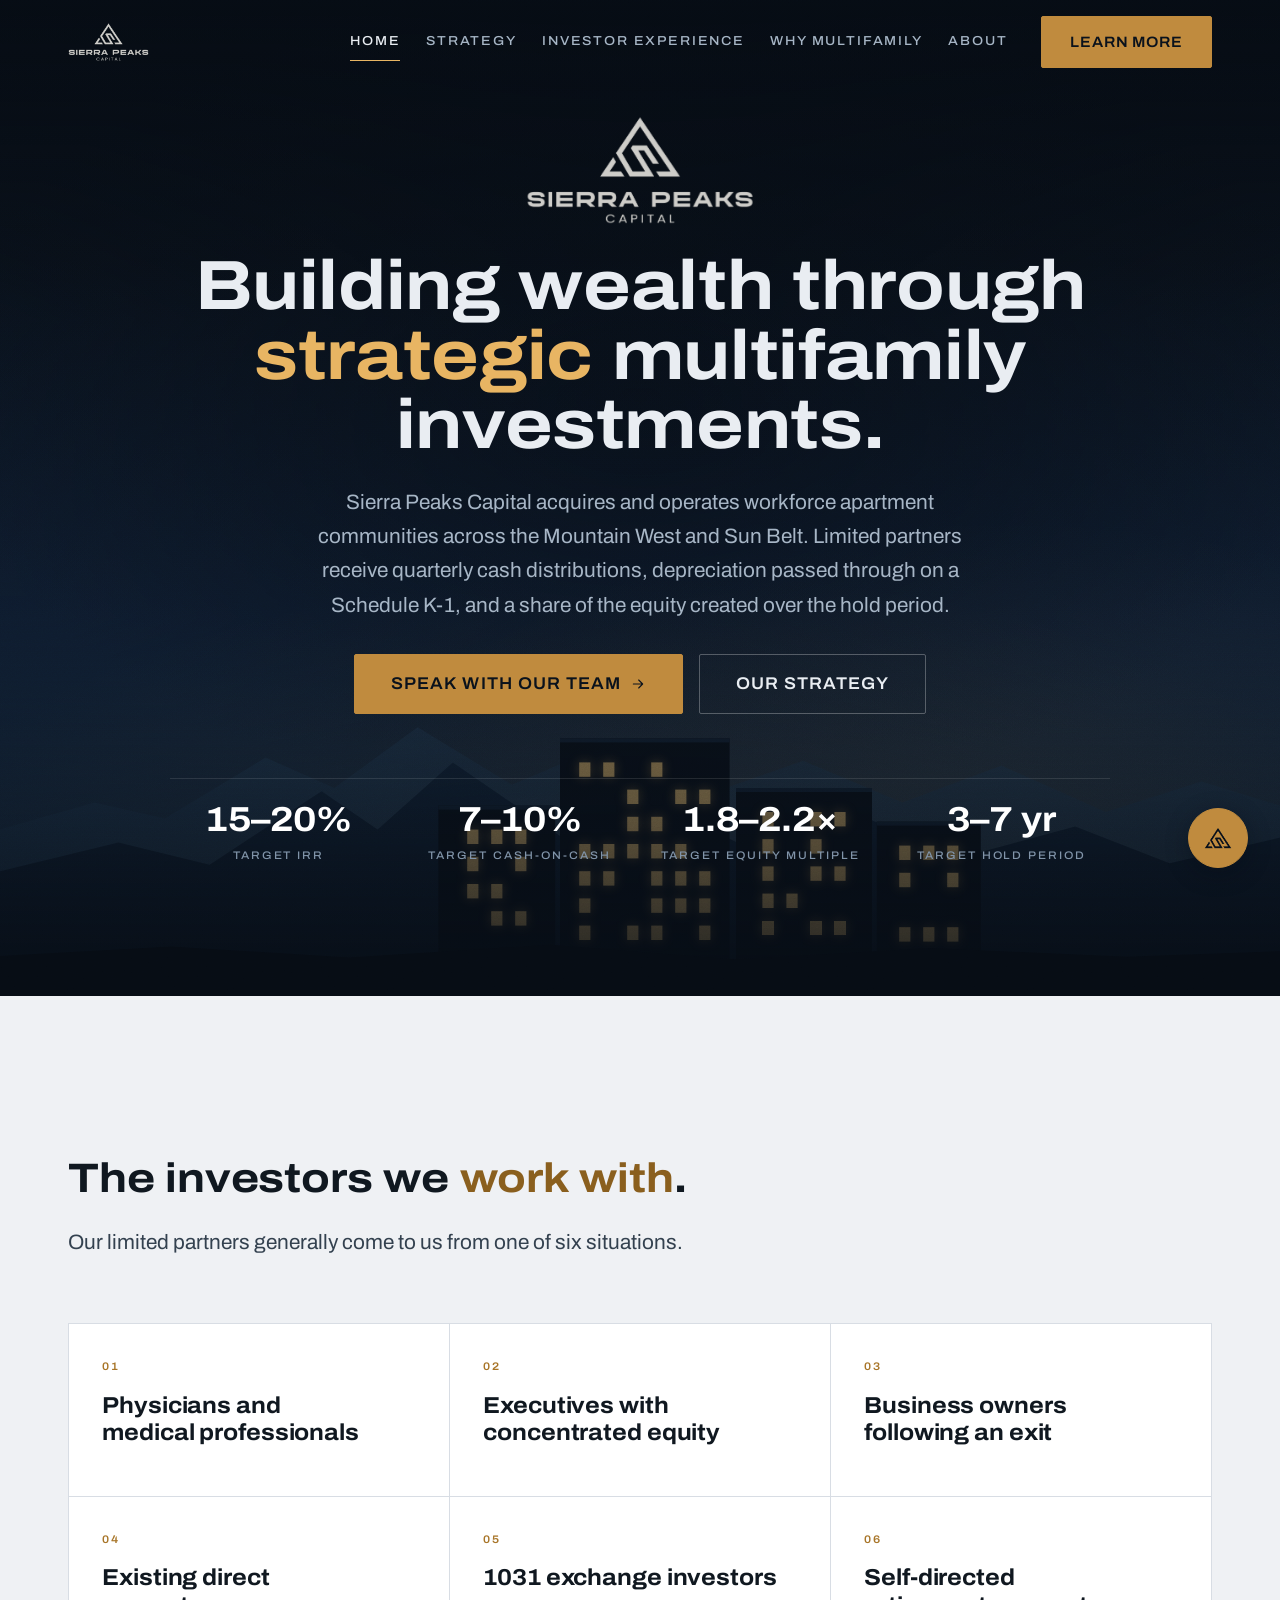
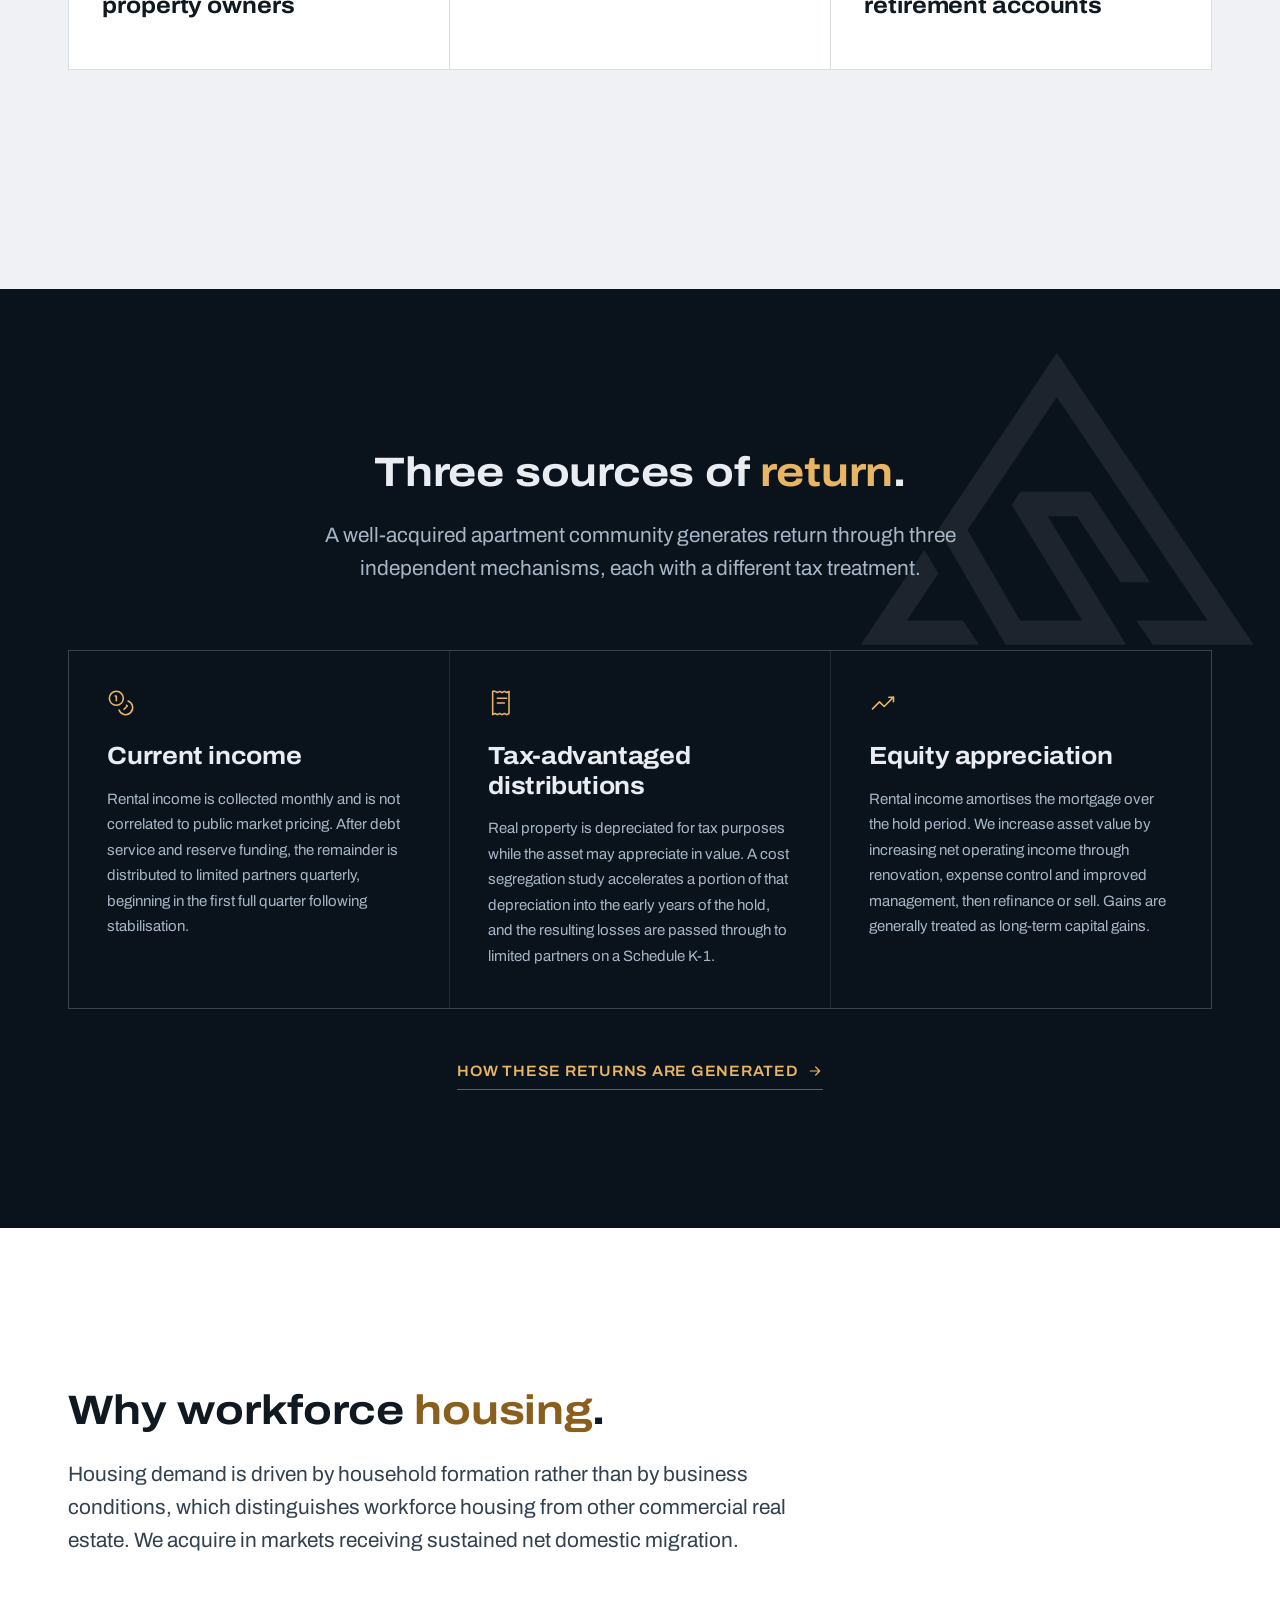
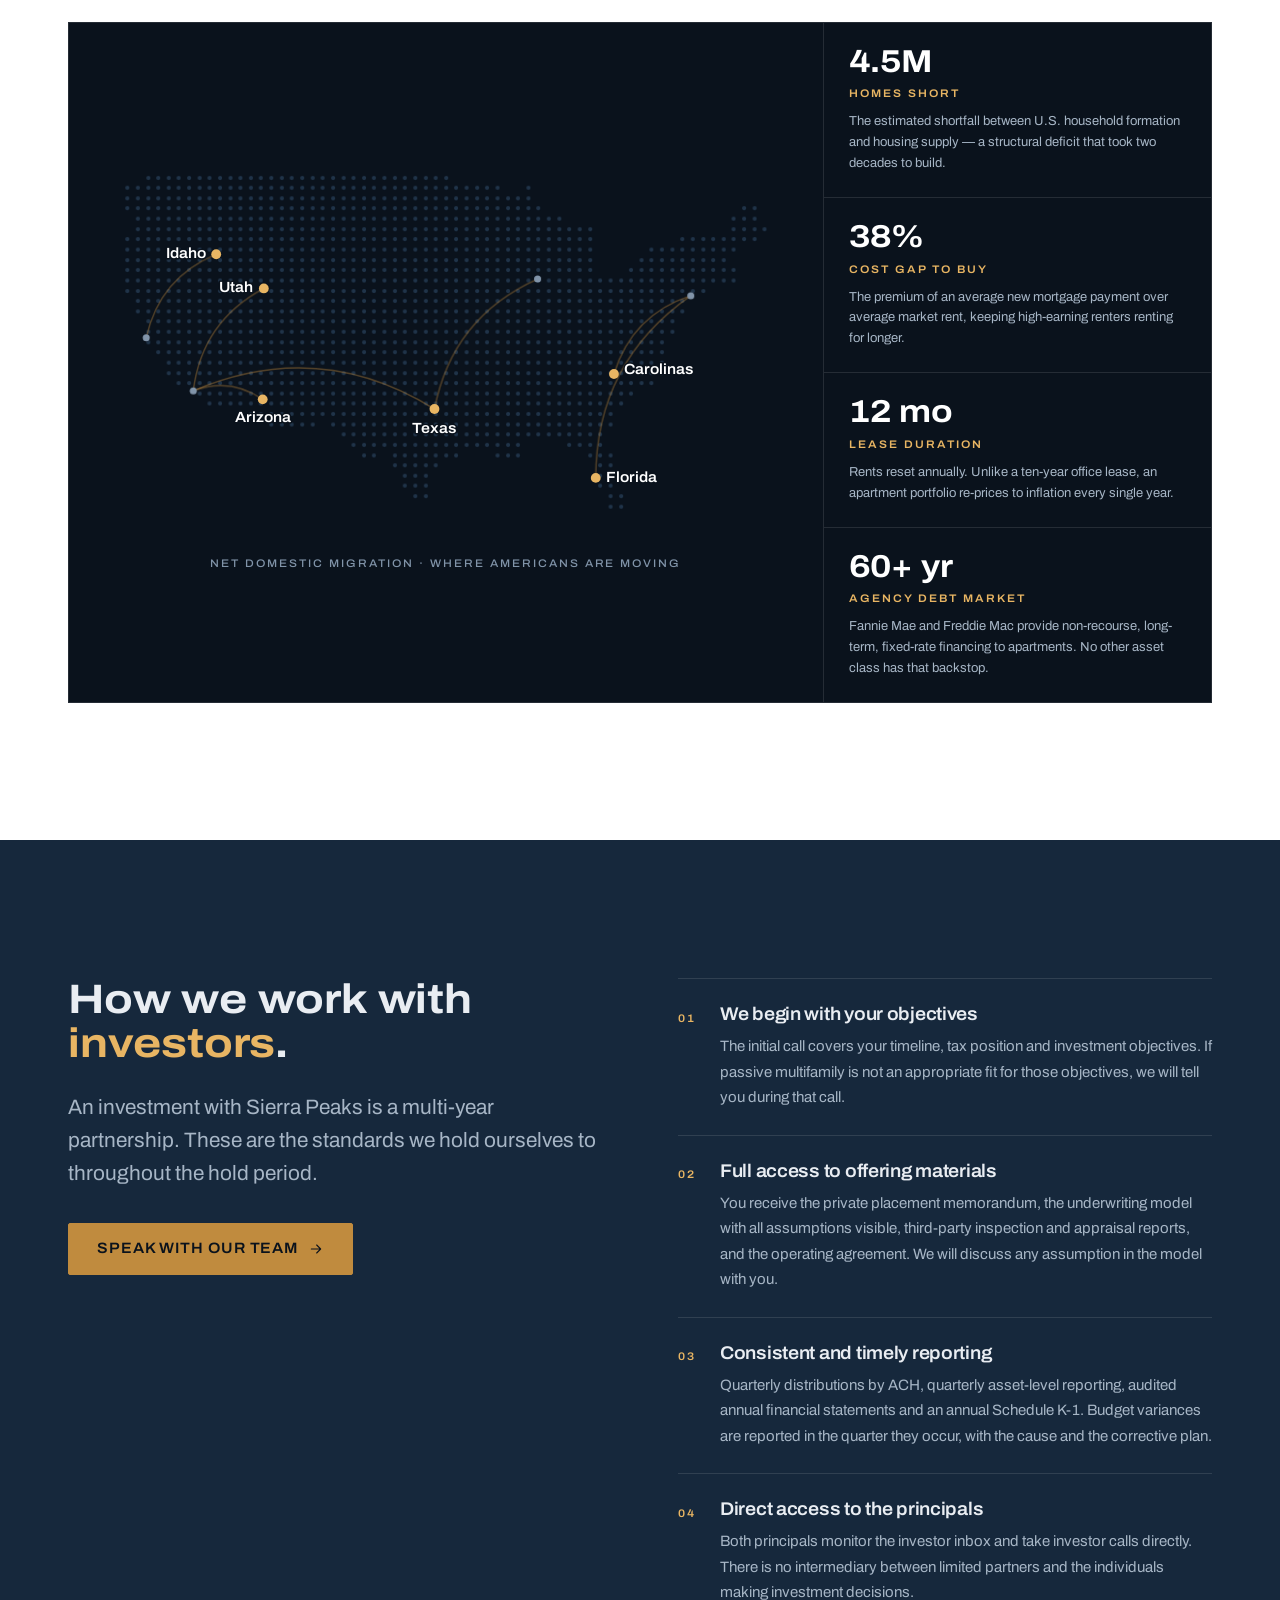
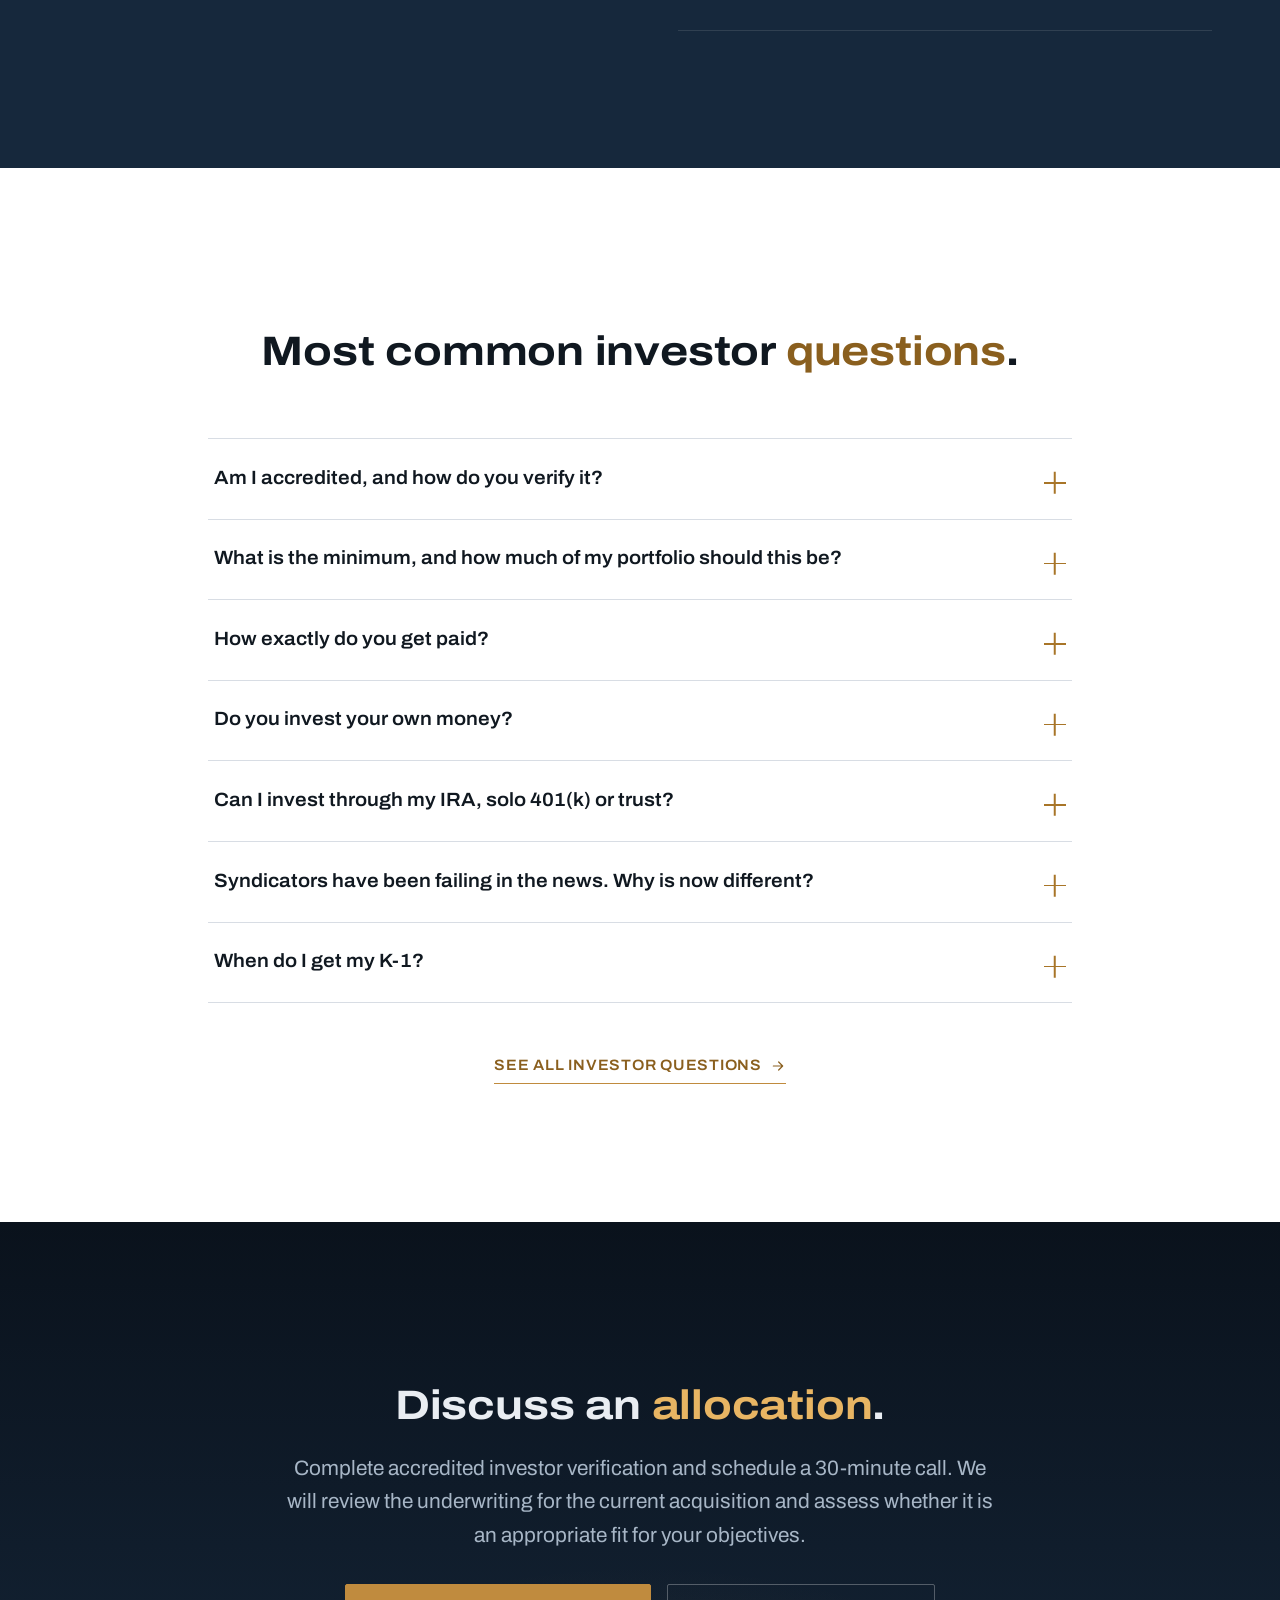
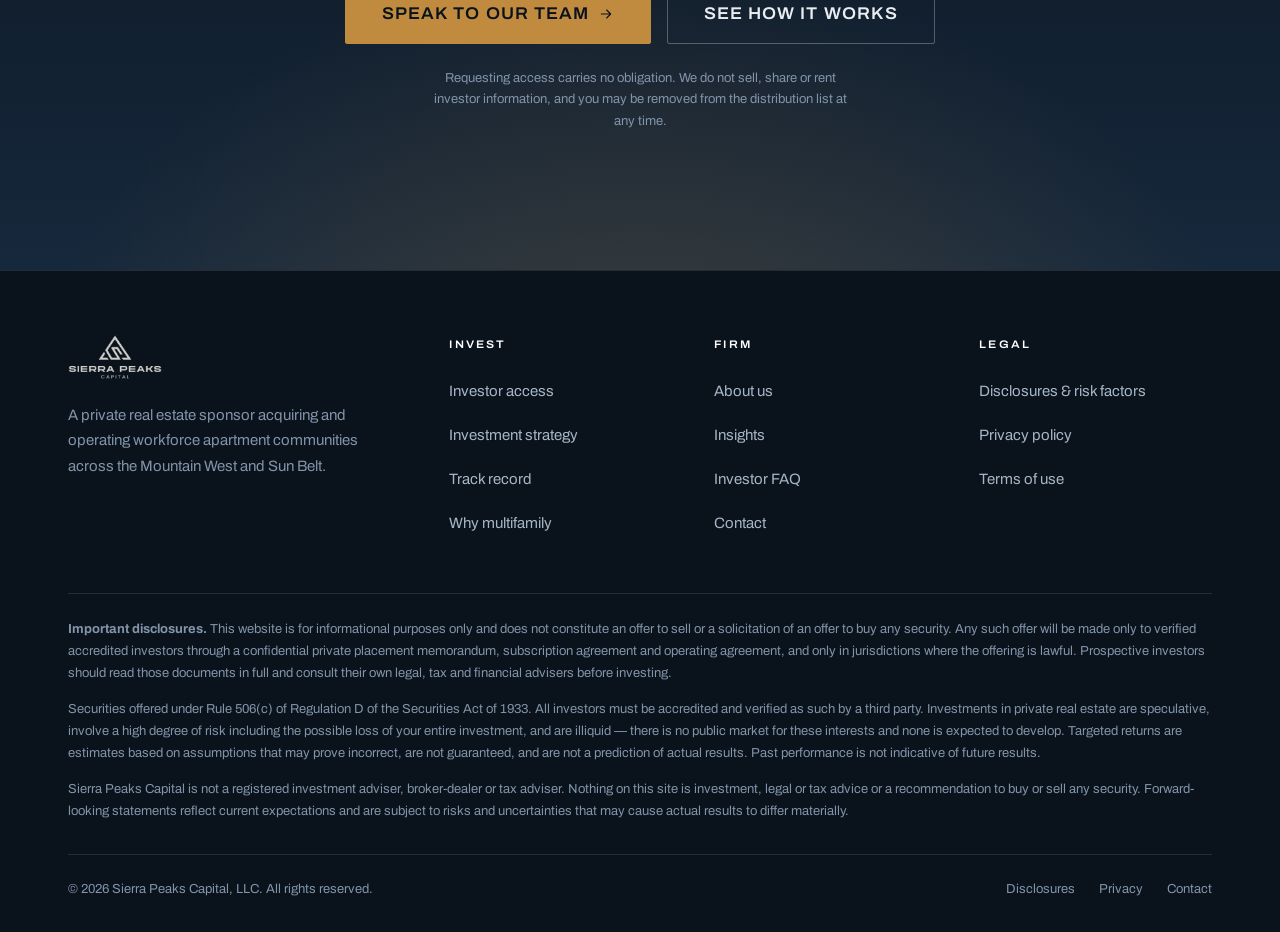
==== index.html @ 8519d187 "Sierra Peaks Capital marketing site 13-page static site for a private multifamily real estate sponso" ====
<!DOCTYPE html>
<html lang="en">
<head>
<meta charset="utf-8">
<meta name="viewport" content="width=device-width, initial-scale=1">
<title>Sierra Peaks Capital | Multifamily Real Estate Investment Fund</title>
<meta name="description" content="Sierra Peaks Capital acquires and operates workforce apartment communities across the Mountain West and Sun Belt. Quarterly distributions, depreciation write-offs and equity growth for accredited investors.">
<link rel="canonical" href="https://sierrapeakscapital.com/">
<meta name="theme-color" content="#0A121C">
<!-- DRAFT ONLY — REMOVE BOTH LINES BELOW BEFORE PUBLIC LAUNCH.
     Keeps placeholder financial figures out of search results. -->
<meta name="robots" content="noindex, nofollow">


<meta property="og:type" content="website">
<meta property="og:title" content="Sierra Peaks Capital | Multifamily Real Estate Investment Fund">
<meta property="og:description" content="Building wealth through strategic multifamily investments. Passive apartment ownership for accredited investors.">
<meta property="og:image" content="https://sierrapeakscapital.com/assets/img/sierra-peaks-logo.png">
<meta name="twitter:card" content="summary_large_image">

<link rel="preconnect" href="https://fonts.googleapis.com">
<link rel="preconnect" href="https://fonts.gstatic.com" crossorigin>
<link rel="stylesheet" href="https://fonts.googleapis.com/css2?family=Archivo:ital,wdth,wght@0,62..125,100..900;1,62..125,100..900&display=swap">
<link rel="stylesheet" href="assets/css/site.css?v=56">
<script>document.documentElement.classList.add("js");</script>
<link rel="icon" href="assets/img/sierra-peaks-logo.png">

<script type="application/ld+json">
{
  "@context":"https://schema.org",
  "@type":"FinancialService",
  "name":"Sierra Peaks Capital",
  "description":"Private real estate investment sponsor acquiring workforce multifamily apartment communities in the Mountain West and Sun Belt for accredited investors.",
  "url":"https://sierrapeakscapital.com/",
  "logo":"https://sierrapeakscapital.com/assets/img/sierra-peaks-logo.png",
  "areaServed":"United States",
  "serviceType":"Multifamily real estate private placement"
}
</script>
</head>
<body>
<a class="skip" href="#main">Skip to content</a>

<svg class="sprite" aria-hidden="true" focusable="false"><defs>
<symbol id="i-arrow" viewBox="0 0 24 24"><path d="M5 12h14M13 6l6 6-6 6"/></symbol>
<symbol id="i-check" viewBox="0 0 24 24"><path d="M20 6 9 17l-5-5"/></symbol>
<symbol id="i-x" viewBox="0 0 24 24"><path d="M18 6 6 18M6 6l12 12"/></symbol>
<symbol id="i-dash" viewBox="0 0 24 24"><path d="M5 12h14"/></symbol>
<symbol id="i-shield" viewBox="0 0 24 24"><path d="M12 22s8-4 8-10V5l-8-3-8 3v7c0 6 8 10 8 10Z"/><path d="m9 12 2 2 4-4"/></symbol>
<symbol id="i-doc" viewBox="0 0 24 24"><path d="M14 2H6a2 2 0 0 0-2 2v16a2 2 0 0 0 2 2h12a2 2 0 0 0 2-2V8Z"/><path d="M14 2v6h6M9 15l2 2 4-4"/></symbol>
<symbol id="i-coins" viewBox="0 0 24 24"><circle cx="8" cy="8" r="6"/><path d="M18.09 10.37A6 6 0 1 1 10.34 18M7 6h1v4M16.71 13.88l.7.71-2.82 2.82"/></symbol>
<symbol id="i-receipt" viewBox="0 0 24 24"><path d="M4 2v20l2-1 2 1 2-1 2 1 2-1 2 1 2-1V2l-2 1-2-1-2 1-2-1-2 1-2-1Z"/><path d="M8 8h8M8 12h6"/></symbol>
<symbol id="i-trend" viewBox="0 0 24 24"><path d="m3 17 6-6 4 4 8-8"/><path d="M17 7h4v4"/></symbol>
<symbol id="i-building" viewBox="0 0 24 24"><path d="M4 22V4a2 2 0 0 1 2-2h8a2 2 0 0 1 2 2v18M16 9h3a2 2 0 0 1 2 2v11"/><path d="M8 6h4M8 10h4M8 14h4M2 22h20"/></symbol>
<symbol id="i-scale" viewBox="0 0 24 24"><path d="M12 3v18M8 21h8M3 7h18M6 7l-3 6h6ZM18 7l-3 6h6Z"/></symbol>
<symbol id="i-users" viewBox="0 0 24 24"><path d="M16 21v-2a4 4 0 0 0-4-4H6a4 4 0 0 0-4 4v2"/><circle cx="9" cy="7" r="4"/><path d="M22 21v-2a4 4 0 0 0-3-3.87"/></symbol>
</defs></svg>

<header class="nav" id="nav">
  <div class="wrap nav__inner">
    <a class="nav__logo" href="index.html" aria-label="Sierra Peaks Capital — home">
      <img src="assets/img/sierra-peaks-logo.png" alt="Sierra Peaks Capital" width="1084" height="527">
    </a>
    <button class="nav__toggle" type="button" aria-expanded="false" aria-controls="nav-links" aria-label="Open menu"><span></span></button>
    <nav class="nav__links" id="nav-links" aria-label="Primary">
      <a class="nav__link is-active" href="index.html" aria-current="page">Home</a>
      <a class="nav__link" href="strategy.html">Strategy</a>
      <a class="nav__link" href="investor-experience.html">Investor Experience</a>
      <a class="nav__link" href="why-multifamily.html">Why Multifamily</a>
      <a class="nav__link" href="about.html">About</a>
      <a class="btn btn--primary nav__cta" href="book-a-call.html">Learn More</a>
    </nav>
  </div>
</header>

<main id="main">

<!-- ============ HERO ============ -->
<section class="hero">
  <div class="hero__sky" aria-hidden="true"></div>
  <svg class="hero__scape" viewBox="0 0 1600 560" width="1600" height="560"
       preserveAspectRatio="xMidYMax slice" aria-hidden="true" focusable="false">
  <defs>
    <linearGradient id="sp-far" x1="0" y1="0" x2="0" y2="1">
      <stop offset="0%" stop-color="#2C4B69"/><stop offset="100%" stop-color="#1B3550"/>
    </linearGradient>
    <linearGradient id="sp-mid" x1="0" y1="0" x2="0" y2="1">
      <stop offset="0%" stop-color="#152A42"/><stop offset="100%" stop-color="#0D1A2A"/>
    </linearGradient>
    <radialGradient id="sp-glow" cx="0.5" cy="1" r="0.72">
      <stop offset="0%" stop-color="#E8B563" stop-opacity="0.20"/>
      <stop offset="100%" stop-color="#E8B563" stop-opacity="0"/>
    </radialGradient>
    <filter id="sp-bloom" x="-30%" y="-30%" width="160%" height="160%">
      <feGaussianBlur stdDeviation="7"/>
    </filter>
  </defs>

  <rect x="0" y="200" width="1600" height="360" fill="url(#sp-glow)"/>
  <path d="M0,352 L118,318 L206,338 L332,262 L418,300 L522,224 L640,296 L762,244 L884,308 L1004,266 L1128,318 L1252,272 L1382,330 L1502,292 L1600,322 L1600,560 L0,560 Z" fill="url(#sp-far)" opacity="0.55"/>
  <path d="M0,404 L148,368 L262,396 L402,304 L472,352 L566,268 L700,360 L826,322 L946,380 L1074,334 L1204,386 L1344,348 L1462,394 L1600,362 L1600,560 L0,560 Z" fill="url(#sp-mid)" opacity="0.95"/>

  <g fill="#0A121C"><rect x="548" y="322" width="146" height="238"/><rect x="548" y="322" width="146" height="5" fill="#16283C"/><rect x="700" y="238" width="212" height="322"/><rect x="700" y="238" width="212" height="5" fill="#16283C"/><rect x="920" y="300" width="170" height="260"/><rect x="920" y="300" width="170" height="5" fill="#16283C"/><rect x="1096" y="342" width="130" height="218"/><rect x="1096" y="342" width="130" height="5" fill="#16283C"/></g>
  <g fill="#E8B563" filter="url(#sp-bloom)" opacity="0.55"><rect class="win" x="1043.0" y="398.0" width="14" height="18" style="--w:0"/><rect class="win" x="784.0" y="302.0" width="14" height="18" style="--w:0"/><rect class="win" x="754.0" y="370.0" width="14" height="18" style="--w:0"/><rect class="win" x="844.0" y="302.0" width="14" height="18" style="--w:1"/><rect class="win" x="784.0" y="336.0" width="14" height="18" style="--w:1"/><rect class="win" x="814.0" y="370.0" width="14" height="18" style="--w:2"/><rect class="win" x="644.0" y="352.0" width="14" height="18" style="--w:2"/><rect class="win" x="1154.0" y="474.0" width="14" height="18" style="--w:3"/><rect class="win" x="1013.0" y="364.0" width="14" height="18" style="--w:3"/><rect class="win" x="644.0" y="386.0" width="14" height="18" style="--w:3"/><rect class="win" x="584.0" y="386.0" width="14" height="18" style="--w:4"/><rect class="win" x="814.0" y="472.0" width="14" height="18" style="--w:4"/><rect class="win" x="814.0" y="268.0" width="14" height="18" style="--w:5"/><rect class="win" x="784.0" y="370.0" width="14" height="18" style="--w:5"/><rect class="win" x="1124.0" y="372.0" width="14" height="18" style="--w:6"/><rect class="win" x="1013.0" y="398.0" width="14" height="18" style="--w:6"/><rect class="win" x="1043.0" y="466.0" width="14" height="18" style="--w:6"/><rect class="win" x="614.0" y="454.0" width="14" height="18" style="--w:7"/><rect class="win" x="874.0" y="472.0" width="14" height="18" style="--w:7"/><rect class="win" x="724.0" y="370.0" width="14" height="18" style="--w:8"/><rect class="win" x="614.0" y="420.0" width="14" height="18" style="--w:8"/><rect class="win" x="844.0" y="370.0" width="14" height="18" style="--w:9"/><rect class="win" x="1043.0" y="330.0" width="14" height="18" style="--w:9"/><rect class="win" x="1184.0" y="474.0" width="14" height="18" style="--w:9"/><rect class="win" x="874.0" y="438.0" width="14" height="18" style="--w:10"/><rect class="win" x="1184.0" y="406.0" width="14" height="18" style="--w:10"/><rect class="win" x="1013.0" y="330.0" width="14" height="18" style="--w:11"/><rect class="win" x="784.0" y="472.0" width="14" height="18" style="--w:11"/><rect class="win" x="1124.0" y="474.0" width="14" height="18" style="--w:12"/><rect class="win" x="844.0" y="438.0" width="14" height="18" style="--w:12"/><rect class="win" x="953.0" y="466.0" width="14" height="18" style="--w:12"/><rect class="win" x="754.0" y="268.0" width="14" height="18" style="--w:13"/><rect class="win" x="953.0" y="432.0" width="14" height="18" style="--w:13"/><rect class="win" x="1154.0" y="372.0" width="14" height="18" style="--w:14"/><rect class="win" x="644.0" y="454.0" width="14" height="18" style="--w:14"/><rect class="win" x="814.0" y="336.0" width="14" height="18" style="--w:15"/><rect class="win" x="953.0" y="364.0" width="14" height="18" style="--w:15"/><rect class="win" x="724.0" y="268.0" width="14" height="18" style="--w:15"/><rect class="win" x="1184.0" y="372.0" width="14" height="18" style="--w:16"/><rect class="win" x="724.0" y="472.0" width="14" height="18" style="--w:16"/><rect class="win" x="614.0" y="352.0" width="14" height="18" style="--w:17"/><rect class="win" x="814.0" y="404.0" width="14" height="18" style="--w:17"/><rect class="win" x="874.0" y="302.0" width="14" height="18" style="--w:18"/><rect class="win" x="953.0" y="398.0" width="14" height="18" style="--w:18"/><rect class="win" x="874.0" y="404.0" width="14" height="18" style="--w:18"/><rect class="win" x="844.0" y="404.0" width="14" height="18" style="--w:19"/><rect class="win" x="754.0" y="404.0" width="14" height="18" style="--w:19"/><rect class="win" x="1013.0" y="466.0" width="14" height="18" style="--w:20"/><rect class="win" x="1124.0" y="406.0" width="14" height="18" style="--w:20"/><rect class="win" x="584.0" y="420.0" width="14" height="18" style="--w:21"/><rect class="win" x="983.0" y="432.0" width="14" height="18" style="--w:21"/><rect class="win" x="814.0" y="438.0" width="14" height="18" style="--w:21"/><rect class="win" x="724.0" y="438.0" width="14" height="18" style="--w:22"/><rect class="win" x="724.0" y="404.0" width="14" height="18" style="--w:22"/><rect class="win" x="953.0" y="330.0" width="14" height="18" style="--w:23"/><rect class="win" x="584.0" y="352.0" width="14" height="18" style="--w:23"/></g>
  <g fill="#F2C87A"><rect class="win" x="1043.0" y="398.0" width="14" height="18" style="--w:0"/><rect class="win" x="784.0" y="302.0" width="14" height="18" style="--w:0"/><rect class="win" x="754.0" y="370.0" width="14" height="18" style="--w:0"/><rect class="win" x="844.0" y="302.0" width="14" height="18" style="--w:1"/><rect class="win" x="784.0" y="336.0" width="14" height="18" style="--w:1"/><rect class="win" x="814.0" y="370.0" width="14" height="18" style="--w:2"/><rect class="win" x="644.0" y="352.0" width="14" height="18" style="--w:2"/><rect class="win" x="1154.0" y="474.0" width="14" height="18" style="--w:3"/><rect class="win" x="1013.0" y="364.0" width="14" height="18" style="--w:3"/><rect class="win" x="644.0" y="386.0" width="14" height="18" style="--w:3"/><rect class="win" x="584.0" y="386.0" width="14" height="18" style="--w:4"/><rect class="win" x="814.0" y="472.0" width="14" height="18" style="--w:4"/><rect class="win" x="814.0" y="268.0" width="14" height="18" style="--w:5"/><rect class="win" x="784.0" y="370.0" width="14" height="18" style="--w:5"/><rect class="win" x="1124.0" y="372.0" width="14" height="18" style="--w:6"/><rect class="win" x="1013.0" y="398.0" width="14" height="18" style="--w:6"/><rect class="win" x="1043.0" y="466.0" width="14" height="18" style="--w:6"/><rect class="win" x="614.0" y="454.0" width="14" height="18" style="--w:7"/><rect class="win" x="874.0" y="472.0" width="14" height="18" style="--w:7"/><rect class="win" x="724.0" y="370.0" width="14" height="18" style="--w:8"/><rect class="win" x="614.0" y="420.0" width="14" height="18" style="--w:8"/><rect class="win" x="844.0" y="370.0" width="14" height="18" style="--w:9"/><rect class="win" x="1043.0" y="330.0" width="14" height="18" style="--w:9"/><rect class="win" x="1184.0" y="474.0" width="14" height="18" style="--w:9"/><rect class="win" x="874.0" y="438.0" width="14" height="18" style="--w:10"/><rect class="win" x="1184.0" y="406.0" width="14" height="18" style="--w:10"/><rect class="win" x="1013.0" y="330.0" width="14" height="18" style="--w:11"/><rect class="win" x="784.0" y="472.0" width="14" height="18" style="--w:11"/><rect class="win" x="1124.0" y="474.0" width="14" height="18" style="--w:12"/><rect class="win" x="844.0" y="438.0" width="14" height="18" style="--w:12"/><rect class="win" x="953.0" y="466.0" width="14" height="18" style="--w:12"/><rect class="win" x="754.0" y="268.0" width="14" height="18" style="--w:13"/><rect class="win" x="953.0" y="432.0" width="14" height="18" style="--w:13"/><rect class="win" x="1154.0" y="372.0" width="14" height="18" style="--w:14"/><rect class="win" x="644.0" y="454.0" width="14" height="18" style="--w:14"/><rect class="win" x="814.0" y="336.0" width="14" height="18" style="--w:15"/><rect class="win" x="953.0" y="364.0" width="14" height="18" style="--w:15"/><rect class="win" x="724.0" y="268.0" width="14" height="18" style="--w:15"/><rect class="win" x="1184.0" y="372.0" width="14" height="18" style="--w:16"/><rect class="win" x="724.0" y="472.0" width="14" height="18" style="--w:16"/><rect class="win" x="614.0" y="352.0" width="14" height="18" style="--w:17"/><rect class="win" x="814.0" y="404.0" width="14" height="18" style="--w:17"/><rect class="win" x="874.0" y="302.0" width="14" height="18" style="--w:18"/><rect class="win" x="953.0" y="398.0" width="14" height="18" style="--w:18"/><rect class="win" x="874.0" y="404.0" width="14" height="18" style="--w:18"/><rect class="win" x="844.0" y="404.0" width="14" height="18" style="--w:19"/><rect class="win" x="754.0" y="404.0" width="14" height="18" style="--w:19"/><rect class="win" x="1013.0" y="466.0" width="14" height="18" style="--w:20"/><rect class="win" x="1124.0" y="406.0" width="14" height="18" style="--w:20"/><rect class="win" x="584.0" y="420.0" width="14" height="18" style="--w:21"/><rect class="win" x="983.0" y="432.0" width="14" height="18" style="--w:21"/><rect class="win" x="814.0" y="438.0" width="14" height="18" style="--w:21"/><rect class="win" x="724.0" y="438.0" width="14" height="18" style="--w:22"/><rect class="win" x="724.0" y="404.0" width="14" height="18" style="--w:22"/><rect class="win" x="953.0" y="330.0" width="14" height="18" style="--w:23"/><rect class="win" x="584.0" y="352.0" width="14" height="18" style="--w:23"/></g>

  <path d="M0,510 L214,498 L436,512 L688,496 L918,514 L1164,500 L1408,511 L1600,504 L1600,560 L0,560 Z" fill="#060C14"/>
</svg>
  <video class="hero__video" autoplay muted loop playsinline preload="auto"
         aria-hidden="true" tabindex="-1">
    <source src="assets/video/sierra-hero.mp4" type="video/mp4">
  </video>
  <div class="hero__vignette" aria-hidden="true"></div>
  <div class="hero__grain" aria-hidden="true"></div>

  <div class="wrap hero__inner">
    <img class="hero__mark hl" style="--i:0" src="assets/img/sierra-peaks-logo.png"
         alt="" aria-hidden="true" width="1091" height="512">
    <h1 class="h-hero hero__title hl" style="--i:1">Building wealth through <em>strategic</em> multifamily investments.</h1>
    <p class="hero__lead hl" style="--i:2">
      Sierra Peaks Capital acquires and operates workforce apartment communities across the Mountain West and Sun Belt. Limited partners receive quarterly cash distributions, depreciation passed through on a Schedule K-1, and a share of the equity created over the hold period.
    </p>
    <div class="btn-row hero__cta hl" style="--i:3">
      <a class="btn btn--primary btn--lg" href="book-a-call.html">Speak with our team <svg class="ic" aria-hidden="true"><use href="#i-arrow"/></svg></a>
      <a class="btn btn--ghost btn--lg" href="strategy.html">Our strategy</a>
    </div>

    <div class="hero__rail hl" style="--i:4">
      <div class="hero__stat"><div class="k num">15&ndash;20%</div><div class="l">Target IRR</div></div>
      <div class="hero__stat"><div class="k num">7&ndash;10%</div><div class="l">Target cash&#8209;on&#8209;cash</div></div>
      <div class="hero__stat"><div class="k num">1.8&ndash;2.2&times;</div><div class="l">Target equity multiple</div></div>
      <div class="hero__stat"><div class="k num">3&ndash;7 yr</div><div class="l">Target hold period</div></div>
    </div>
  </div>
  </div>
</section>

<!-- ============ WHO WE WORK WITH ============ -->
<section class="section section--paper">
  <div class="wrap">
    <div class="sec-head rv">
      <h2 class="h2">The investors we <em>work with</em>.</h2>
      <p class="lead">Our limited partners generally come to us from one of six situations.</p>
    </div>

    <div class="icards mt-6">
      <article class="icard rv" style="--i:0" tabindex="0">
        <span class="icard__ix">01</span>
        <h3 class="icard__title">Physicians and medical professionals</h3>
        <div class="icard__more"><div><p>Specialists, surgeons and dentists in the top marginal bracket who have already maximised their qualified retirement accounts. The requirement is usually depreciation that can be applied against passive income, and distributions that do not depend on additional clinical hours.</p></div></div>
      </article>
      <article class="icard rv" style="--i:1" tabindex="0">
        <span class="icard__ix">02</span>
        <h3 class="icard__title">Executives with concentrated equity</h3>
        <div class="icard__more"><div><p>Senior operators whose vested equity has become a substantial share of net worth. The objective is diversification into an asset valued on net operating income rather than public market sentiment, with more favourable tax treatment than an outright sale of the position.</p></div></div>
      </article>
      <article class="icard rv" style="--i:2" tabindex="0">
        <span class="icard__ix">03</span>
        <h3 class="icard__title">Business owners following an exit</h3>
        <div class="icard__more"><div><p>A liquidity event converts an operating business into cash and a significant tax liability. The typical objectives are diversification away from a single concentrated outcome and the generation of income without an operating role.</p></div></div>
      </article>
      <article class="icard rv" style="--i:3" tabindex="0">
        <span class="icard__ix">04</span>
        <h3 class="icard__title">Existing direct property owners</h3>
        <div class="icard__more"><div><p>Investors who already hold one to four rental units and want continued real estate exposure without direct management responsibility. Passive ownership of a professionally managed community provides the same asset class exposure without the operating burden.</p></div></div>
      </article>
      <article class="icard rv" style="--i:4" tabindex="0">
        <span class="icard__ix">05</span>
        <h3 class="icard__title">1031 exchange investors</h3>
        <div class="icard__more"><div><p>Investors working within the 45-day identification and 180-day closing windows. These matters are time-sensitive; we recommend calling directly rather than emailing so we can assess feasibility quickly.</p></div></div>
      </article>
      <article class="icard rv" style="--i:5" tabindex="0">
        <span class="icard__ix">06</span>
        <h3 class="icard__title">Self-directed retirement accounts</h3>
        <div class="icard__more"><div><p>Self-directed IRAs and solo 401(k)s may hold private real estate, but the two vehicles are treated differently under leverage. We will review UBIT exposure and custodian mechanics with you, including circumstances in which retirement capital is not the appropriate source of funds.</p></div></div>
      </article>
    </div>

    <p class="mt-5 rv"><a class="tlink" href="book-a-call.html">Discuss your situation with us <svg class="ic ic--sm" aria-hidden="true"><use href="#i-arrow"/></svg></a></p>
  </div>
</section>

<!-- ============ VALUE PROPOSITION ============ -->
<section class="section section--night section--mark">
  <div class="wrap">
    <div class="sec-head sec-head--center rv">
      <h2 class="h2">Three sources of <em>return</em>.</h2>
      <p class="lead">A well-acquired apartment community generates return through three independent mechanisms, each with a different tax treatment.</p>
    </div>

    <div class="cards cards--3 mt-6">
      <article class="card card--hover rv" style="--i:0">
        <svg class="ic ic--lg card__icon" aria-hidden="true"><use href="#i-coins"/></svg>
        <h3 class="card__title">Current income</h3>
        <p class="card__body">Rental income is collected monthly and is not correlated to public market pricing. After debt service and reserve funding, the remainder is distributed to limited partners quarterly, beginning in the first full quarter following stabilisation.</p>
      </article>
      <article class="card card--hover rv" style="--i:1">
        <svg class="ic ic--lg card__icon" aria-hidden="true"><use href="#i-receipt"/></svg>
        <h3 class="card__title">Tax-advantaged distributions</h3>
        <p class="card__body">Real property is depreciated for tax purposes while the asset may appreciate in value. A cost segregation study accelerates a portion of that depreciation into the early years of the hold, and the resulting losses are passed through to limited partners on a Schedule K-1.</p>
      </article>
      <article class="card card--hover rv" style="--i:2">
        <svg class="ic ic--lg card__icon" aria-hidden="true"><use href="#i-trend"/></svg>
        <h3 class="card__title">Equity appreciation</h3>
        <p class="card__body">Rental income amortises the mortgage over the hold period. We increase asset value by increasing net operating income through renovation, expense control and improved management, then refinance or sell. Gains are generally treated as long-term capital gains.</p>
      </article>
    </div>

    <div class="center mt-5 rv">
      <a class="tlink" href="why-multifamily.html">How these returns are generated <svg class="ic ic--sm" aria-hidden="true"><use href="#i-arrow"/></svg></a>
    </div>
  </div>
</section>

<!-- ============ WHY MULTIFAMILY / AUTHORITY ============ -->
<section class="section section--white">
  <div class="wrap">
    <div class="sec-head rv">
      <h2 class="h2">Why workforce <em>housing</em>.</h2>
      <p class="lead">Housing demand is driven by household formation rather than by business conditions, which distinguishes workforce housing from other commercial real estate. We acquire in markets receiving sustained net domestic migration.</p>
    </div>

    <div class="mapwrap rv mt-6">
      <div class="mapwrap__map">
        <svg class="usmap" viewBox="0 0 1000 560" role="img" aria-label="Dot map of the contiguous United States showing net domestic migration flows away from Los Angeles, San Francisco, Chicago and New York toward Idaho, Utah, Arizona, Texas, the Carolinas and Florida."><g class="usmap__dots"><circle class="mapdot" cx="734" cy="505" style="--d:16"/><circle class="mapdot" cx="749" cy="505" style="--d:17"/><circle class="mapdot" cx="456" cy="490" style="--d:10"/><circle class="mapdot" cx="471" cy="490" style="--d:10"/><circle class="mapdot" cx="734" cy="490" style="--d:16"/><circle class="mapdot" cx="749" cy="490" style="--d:16"/><circle class="mapdot" cx="441" cy="475" style="--d:10"/><circle class="mapdot" cx="456" cy="475" style="--d:10"/><circle class="mapdot" cx="471" cy="475" style="--d:10"/><circle class="mapdot" cx="719" cy="475" style="--d:15"/><circle class="mapdot" cx="734" cy="475" style="--d:15"/><circle class="mapdot" cx="441" cy="461" style="--d:9"/><circle class="mapdot" cx="456" cy="461" style="--d:9"/><circle class="mapdot" cx="471" cy="461" style="--d:9"/><circle class="mapdot" cx="719" cy="461" style="--d:14"/><circle class="mapdot" cx="734" cy="461" style="--d:15"/><circle class="mapdot" cx="427" cy="446" style="--d:9"/><circle class="mapdot" cx="441" cy="446" style="--d:9"/><circle class="mapdot" cx="456" cy="446" style="--d:8"/><circle class="mapdot" cx="471" cy="446" style="--d:8"/><circle class="mapdot" cx="485" cy="446" style="--d:8"/><circle class="mapdot" cx="719" cy="446" style="--d:14"/><circle class="mapdot" cx="734" cy="446" style="--d:14"/><circle class="mapdot" cx="383" cy="432" style="--d:9"/><circle class="mapdot" cx="397" cy="432" style="--d:9"/><circle class="mapdot" cx="427" cy="432" style="--d:8"/><circle class="mapdot" cx="441" cy="432" style="--d:8"/><circle class="mapdot" cx="456" cy="432" style="--d:8"/><circle class="mapdot" cx="471" cy="432" style="--d:7"/><circle class="mapdot" cx="485" cy="432" style="--d:7"/><circle class="mapdot" cx="500" cy="432" style="--d:7"/><circle class="mapdot" cx="514" cy="432" style="--d:7"/><circle class="mapdot" cx="573" cy="432" style="--d:8"/><circle class="mapdot" cx="588" cy="432" style="--d:8"/><circle class="mapdot" cx="602" cy="432" style="--d:9"/><circle class="mapdot" cx="705" cy="432" style="--d:13"/><circle class="mapdot" cx="719" cy="432" style="--d:13"/><circle class="mapdot" cx="734" cy="432" style="--d:14"/><circle class="mapdot" cx="368" cy="417" style="--d:9"/><circle class="mapdot" cx="383" cy="417" style="--d:9"/><circle class="mapdot" cx="397" cy="417" style="--d:8"/><circle class="mapdot" cx="412" cy="417" style="--d:8"/><circle class="mapdot" cx="427" cy="417" style="--d:7"/><circle class="mapdot" cx="441" cy="417" style="--d:7"/><circle class="mapdot" cx="456" cy="417" style="--d:7"/><circle class="mapdot" cx="471" cy="417" style="--d:7"/><circle class="mapdot" cx="485" cy="417" style="--d:7"/><circle class="mapdot" cx="500" cy="417" style="--d:7"/><circle class="mapdot" cx="514" cy="417" style="--d:7"/><circle class="mapdot" cx="529" cy="417" style="--d:7"/><circle class="mapdot" cx="544" cy="417" style="--d:7"/><circle class="mapdot" cx="558" cy="417" style="--d:7"/><circle class="mapdot" cx="573" cy="417" style="--d:7"/><circle class="mapdot" cx="588" cy="417" style="--d:8"/><circle class="mapdot" cx="602" cy="417" style="--d:8"/><circle class="mapdot" cx="675" cy="417" style="--d:11"/><circle class="mapdot" cx="690" cy="417" style="--d:11"/><circle class="mapdot" cx="705" cy="417" style="--d:12"/><circle class="mapdot" cx="719" cy="417" style="--d:13"/><circle class="mapdot" cx="354" cy="402" style="--d:9"/><circle class="mapdot" cx="368" cy="402" style="--d:9"/><circle class="mapdot" cx="383" cy="402" style="--d:8"/><circle class="mapdot" cx="397" cy="402" style="--d:8"/><circle class="mapdot" cx="412" cy="402" style="--d:7"/><circle class="mapdot" cx="427" cy="402" style="--d:7"/><circle class="mapdot" cx="441" cy="402" style="--d:6"/><circle class="mapdot" cx="456" cy="402" style="--d:6"/><circle class="mapdot" cx="471" cy="402" style="--d:6"/><circle class="mapdot" cx="485" cy="402" style="--d:6"/><circle class="mapdot" cx="500" cy="402" style="--d:6"/><circle class="mapdot" cx="514" cy="402" style="--d:6"/><circle class="mapdot" cx="529" cy="402" style="--d:6"/><circle class="mapdot" cx="544" cy="402" style="--d:6"/><circle class="mapdot" cx="558" cy="402" style="--d:6"/><circle class="mapdot" cx="573" cy="402" style="--d:7"/><circle class="mapdot" cx="588" cy="402" style="--d:7"/><circle class="mapdot" cx="602" cy="402" style="--d:8"/><circle class="mapdot" cx="617" cy="402" style="--d:8"/><circle class="mapdot" cx="631" cy="402" style="--d:9"/><circle class="mapdot" cx="646" cy="402" style="--d:9"/><circle class="mapdot" cx="661" cy="402" style="--d:10"/><circle class="mapdot" cx="675" cy="402" style="--d:10"/><circle class="mapdot" cx="690" cy="402" style="--d:11"/><circle class="mapdot" cx="705" cy="402" style="--d:12"/><circle class="mapdot" cx="719" cy="402" style="--d:12"/><circle class="mapdot" cx="251" cy="388" style="--d:13"/><circle class="mapdot" cx="266" cy="388" style="--d:13"/><circle class="mapdot" cx="280" cy="388" style="--d:12"/><circle class="mapdot" cx="295" cy="388" style="--d:11"/><circle class="mapdot" cx="310" cy="388" style="--d:11"/><circle class="mapdot" cx="339" cy="388" style="--d:9"/><circle class="mapdot" cx="354" cy="388" style="--d:9"/><circle class="mapdot" cx="368" cy="388" style="--d:8"/><circle class="mapdot" cx="383" cy="388" style="--d:8"/><circle class="mapdot" cx="397" cy="388" style="--d:7"/><circle class="mapdot" cx="412" cy="388" style="--d:7"/><circle class="mapdot" cx="427" cy="388" style="--d:6"/><circle class="mapdot" cx="441" cy="388" style="--d:6"/><circle class="mapdot" cx="456" cy="388" style="--d:5"/><circle class="mapdot" cx="471" cy="388" style="--d:5"/><circle class="mapdot" cx="485" cy="388" style="--d:5"/><circle class="mapdot" cx="500" cy="388" style="--d:5"/><circle class="mapdot" cx="514" cy="388" style="--d:5"/><circle class="mapdot" cx="529" cy="388" style="--d:5"/><circle class="mapdot" cx="544" cy="388" style="--d:5"/><circle class="mapdot" cx="558" cy="388" style="--d:6"/><circle class="mapdot" cx="573" cy="388" style="--d:6"/><circle class="mapdot" cx="588" cy="388" style="--d:7"/><circle class="mapdot" cx="602" cy="388" style="--d:7"/><circle class="mapdot" cx="617" cy="388" style="--d:8"/><circle class="mapdot" cx="631" cy="388" style="--d:8"/><circle class="mapdot" cx="646" cy="388" style="--d:9"/><circle class="mapdot" cx="661" cy="388" style="--d:9"/><circle class="mapdot" cx="675" cy="388" style="--d:10"/><circle class="mapdot" cx="690" cy="388" style="--d:11"/><circle class="mapdot" cx="705" cy="388" style="--d:11"/><circle class="mapdot" cx="719" cy="388" style="--d:12"/><circle class="mapdot" cx="734" cy="388" style="--d:13"/><circle class="mapdot" cx="222" cy="373" style="--d:15"/><circle class="mapdot" cx="236" cy="373" style="--d:14"/><circle class="mapdot" cx="251" cy="373" style="--d:13"/><circle class="mapdot" cx="266" cy="373" style="--d:12"/><circle class="mapdot" cx="280" cy="373" style="--d:12"/><circle class="mapdot" cx="295" cy="373" style="--d:11"/><circle class="mapdot" cx="310" cy="373" style="--d:10"/><circle class="mapdot" cx="324" cy="373" style="--d:10"/><circle class="mapdot" cx="339" cy="373" style="--d:9"/><circle class="mapdot" cx="354" cy="373" style="--d:8"/><circle class="mapdot" cx="368" cy="373" style="--d:8"/><circle class="mapdot" cx="383" cy="373" style="--d:7"/><circle class="mapdot" cx="397" cy="373" style="--d:7"/><circle class="mapdot" cx="412" cy="373" style="--d:6"/><circle class="mapdot" cx="427" cy="373" style="--d:6"/><circle class="mapdot" cx="441" cy="373" style="--d:5"/><circle class="mapdot" cx="456" cy="373" style="--d:5"/><circle class="mapdot" cx="471" cy="373" style="--d:4"/><circle class="mapdot" cx="485" cy="373" style="--d:4"/><circle class="mapdot" cx="500" cy="373" style="--d:4"/><circle class="mapdot" cx="514" cy="373" style="--d:4"/><circle class="mapdot" cx="529" cy="373" style="--d:4"/><circle class="mapdot" cx="544" cy="373" style="--d:5"/><circle class="mapdot" cx="558" cy="373" style="--d:5"/><circle class="mapdot" cx="573" cy="373" style="--d:6"/><circle class="mapdot" cx="588" cy="373" style="--d:6"/><circle class="mapdot" cx="602" cy="373" style="--d:7"/><circle class="mapdot" cx="617" cy="373" style="--d:7"/><circle class="mapdot" cx="631" cy="373" style="--d:8"/><circle class="mapdot" cx="646" cy="373" style="--d:8"/><circle class="mapdot" cx="661" cy="373" style="--d:9"/><circle class="mapdot" cx="675" cy="373" style="--d:10"/><circle class="mapdot" cx="690" cy="373" style="--d:10"/><circle class="mapdot" cx="705" cy="373" style="--d:11"/><circle class="mapdot" cx="719" cy="373" style="--d:12"/><circle class="mapdot" cx="734" cy="373" style="--d:12"/><circle class="mapdot" cx="163" cy="358" style="--d:17"/><circle class="mapdot" cx="178" cy="358" style="--d:16"/><circle class="mapdot" cx="193" cy="358" style="--d:16"/><circle class="mapdot" cx="207" cy="358" style="--d:15"/><circle class="mapdot" cx="222" cy="358" style="--d:14"/><circle class="mapdot" cx="236" cy="358" style="--d:14"/><circle class="mapdot" cx="251" cy="358" style="--d:13"/><circle class="mapdot" cx="266" cy="358" style="--d:12"/><circle class="mapdot" cx="280" cy="358" style="--d:11"/><circle class="mapdot" cx="295" cy="358" style="--d:11"/><circle class="mapdot" cx="310" cy="358" style="--d:10"/><circle class="mapdot" cx="324" cy="358" style="--d:9"/><circle class="mapdot" cx="339" cy="358" style="--d:9"/><circle class="mapdot" cx="354" cy="358" style="--d:8"/><circle class="mapdot" cx="368" cy="358" style="--d:7"/><circle class="mapdot" cx="383" cy="358" style="--d:7"/><circle class="mapdot" cx="397" cy="358" style="--d:6"/><circle class="mapdot" cx="412" cy="358" style="--d:6"/><circle class="mapdot" cx="427" cy="358" style="--d:5"/><circle class="mapdot" cx="441" cy="358" style="--d:5"/><circle class="mapdot" cx="456" cy="358" style="--d:4"/><circle class="mapdot" cx="471" cy="358" style="--d:4"/><circle class="mapdot" cx="485" cy="358" style="--d:4"/><circle class="mapdot" cx="500" cy="358" style="--d:4"/><circle class="mapdot" cx="514" cy="358" style="--d:4"/><circle class="mapdot" cx="529" cy="358" style="--d:4"/><circle class="mapdot" cx="544" cy="358" style="--d:4"/><circle class="mapdot" cx="558" cy="358" style="--d:5"/><circle class="mapdot" cx="573" cy="358" style="--d:5"/><circle class="mapdot" cx="588" cy="358" style="--d:6"/><circle class="mapdot" cx="602" cy="358" style="--d:6"/><circle class="mapdot" cx="617" cy="358" style="--d:7"/><circle class="mapdot" cx="631" cy="358" style="--d:7"/><circle class="mapdot" cx="646" cy="358" style="--d:8"/><circle class="mapdot" cx="661" cy="358" style="--d:9"/><circle class="mapdot" cx="675" cy="358" style="--d:9"/><circle class="mapdot" cx="690" cy="358" style="--d:10"/><circle class="mapdot" cx="705" cy="358" style="--d:11"/><circle class="mapdot" cx="719" cy="358" style="--d:11"/><circle class="mapdot" cx="734" cy="358" style="--d:12"/><circle class="mapdot" cx="749" cy="358" style="--d:13"/><circle class="mapdot" cx="149" cy="344" style="--d:18"/><circle class="mapdot" cx="163" cy="344" style="--d:17"/><circle class="mapdot" cx="178" cy="344" style="--d:16"/><circle class="mapdot" cx="193" cy="344" style="--d:16"/><circle class="mapdot" cx="207" cy="344" style="--d:15"/><circle class="mapdot" cx="222" cy="344" style="--d:14"/><circle class="mapdot" cx="236" cy="344" style="--d:13"/><circle class="mapdot" cx="251" cy="344" style="--d:13"/><circle class="mapdot" cx="266" cy="344" style="--d:12"/><circle class="mapdot" cx="280" cy="344" style="--d:11"/><circle class="mapdot" cx="295" cy="344" style="--d:10"/><circle class="mapdot" cx="310" cy="344" style="--d:10"/><circle class="mapdot" cx="324" cy="344" style="--d:9"/><circle class="mapdot" cx="339" cy="344" style="--d:8"/><circle class="mapdot" cx="354" cy="344" style="--d:8"/><circle class="mapdot" cx="368" cy="344" style="--d:7"/><circle class="mapdot" cx="383" cy="344" style="--d:6"/><circle class="mapdot" cx="397" cy="344" style="--d:6"/><circle class="mapdot" cx="412" cy="344" style="--d:5"/><circle class="mapdot" cx="427" cy="344" style="--d:4"/><circle class="mapdot" cx="441" cy="344" style="--d:4"/><circle class="mapdot" cx="456" cy="344" style="--d:3"/><circle class="mapdot" cx="471" cy="344" style="--d:3"/><circle class="mapdot" cx="485" cy="344" style="--d:3"/><circle class="mapdot" cx="500" cy="344" style="--d:3"/><circle class="mapdot" cx="514" cy="344" style="--d:3"/><circle class="mapdot" cx="529" cy="344" style="--d:3"/><circle class="mapdot" cx="544" cy="344" style="--d:3"/><circle class="mapdot" cx="558" cy="344" style="--d:4"/><circle class="mapdot" cx="573" cy="344" style="--d:4"/><circle class="mapdot" cx="588" cy="344" style="--d:5"/><circle class="mapdot" cx="602" cy="344" style="--d:6"/><circle class="mapdot" cx="617" cy="344" style="--d:6"/><circle class="mapdot" cx="631" cy="344" style="--d:7"/><circle class="mapdot" cx="646" cy="344" style="--d:8"/><circle class="mapdot" cx="661" cy="344" style="--d:8"/><circle class="mapdot" cx="675" cy="344" style="--d:9"/><circle class="mapdot" cx="690" cy="344" style="--d:10"/><circle class="mapdot" cx="705" cy="344" style="--d:10"/><circle class="mapdot" cx="719" cy="344" style="--d:11"/><circle class="mapdot" cx="734" cy="344" style="--d:12"/><circle class="mapdot" cx="749" cy="344" style="--d:13"/><circle class="mapdot" cx="763" cy="344" style="--d:13"/><circle class="mapdot" cx="119" cy="329" style="--d:19"/><circle class="mapdot" cx="134" cy="329" style="--d:18"/><circle class="mapdot" cx="149" cy="329" style="--d:18"/><circle class="mapdot" cx="163" cy="329" style="--d:17"/><circle class="mapdot" cx="178" cy="329" style="--d:16"/><circle class="mapdot" cx="193" cy="329" style="--d:15"/><circle class="mapdot" cx="207" cy="329" style="--d:15"/><circle class="mapdot" cx="222" cy="329" style="--d:14"/><circle class="mapdot" cx="236" cy="329" style="--d:13"/><circle class="mapdot" cx="251" cy="329" style="--d:12"/><circle class="mapdot" cx="266" cy="329" style="--d:12"/><circle class="mapdot" cx="280" cy="329" style="--d:11"/><circle class="mapdot" cx="295" cy="329" style="--d:10"/><circle class="mapdot" cx="310" cy="329" style="--d:10"/><circle class="mapdot" cx="324" cy="329" style="--d:9"/><circle class="mapdot" cx="339" cy="329" style="--d:8"/><circle class="mapdot" cx="354" cy="329" style="--d:7"/><circle class="mapdot" cx="368" cy="329" style="--d:7"/><circle class="mapdot" cx="383" cy="329" style="--d:6"/><circle class="mapdot" cx="397" cy="329" style="--d:5"/><circle class="mapdot" cx="412" cy="329" style="--d:5"/><circle class="mapdot" cx="427" cy="329" style="--d:4"/><circle class="mapdot" cx="441" cy="329" style="--d:3"/><circle class="mapdot" cx="456" cy="329" style="--d:3"/><circle class="mapdot" cx="471" cy="329" style="--d:2"/><circle class="mapdot" cx="485" cy="329" style="--d:2"/><circle class="mapdot" cx="500" cy="329" style="--d:2"/><circle class="mapdot" cx="514" cy="329" style="--d:2"/><circle class="mapdot" cx="529" cy="329" style="--d:2"/><circle class="mapdot" cx="544" cy="329" style="--d:3"/><circle class="mapdot" cx="558" cy="329" style="--d:3"/><circle class="mapdot" cx="573" cy="329" style="--d:4"/><circle class="mapdot" cx="588" cy="329" style="--d:5"/><circle class="mapdot" cx="602" cy="329" style="--d:5"/><circle class="mapdot" cx="617" cy="329" style="--d:6"/><circle class="mapdot" cx="631" cy="329" style="--d:7"/><circle class="mapdot" cx="646" cy="329" style="--d:7"/><circle class="mapdot" cx="661" cy="329" style="--d:8"/><circle class="mapdot" cx="675" cy="329" style="--d:9"/><circle class="mapdot" cx="690" cy="329" style="--d:10"/><circle class="mapdot" cx="705" cy="329" style="--d:10"/><circle class="mapdot" cx="719" cy="329" style="--d:11"/><circle class="mapdot" cx="734" cy="329" style="--d:12"/><circle class="mapdot" cx="749" cy="329" style="--d:12"/><circle class="mapdot" cx="763" cy="329" style="--d:13"/><circle class="mapdot" cx="778" cy="329" style="--d:14"/><circle class="mapdot" cx="792" cy="329" style="--d:15"/><circle class="mapdot" cx="105" cy="315" style="--d:20"/><circle class="mapdot" cx="119" cy="315" style="--d:19"/><circle class="mapdot" cx="134" cy="315" style="--d:18"/><circle class="mapdot" cx="149" cy="315" style="--d:18"/><circle class="mapdot" cx="163" cy="315" style="--d:17"/><circle class="mapdot" cx="178" cy="315" style="--d:16"/><circle class="mapdot" cx="193" cy="315" style="--d:15"/><circle class="mapdot" cx="207" cy="315" style="--d:15"/><circle class="mapdot" cx="222" cy="315" style="--d:14"/><circle class="mapdot" cx="236" cy="315" style="--d:13"/><circle class="mapdot" cx="251" cy="315" style="--d:12"/><circle class="mapdot" cx="266" cy="315" style="--d:12"/><circle class="mapdot" cx="280" cy="315" style="--d:11"/><circle class="mapdot" cx="295" cy="315" style="--d:10"/><circle class="mapdot" cx="310" cy="315" style="--d:9"/><circle class="mapdot" cx="324" cy="315" style="--d:9"/><circle class="mapdot" cx="339" cy="315" style="--d:8"/><circle class="mapdot" cx="354" cy="315" style="--d:7"/><circle class="mapdot" cx="368" cy="315" style="--d:6"/><circle class="mapdot" cx="383" cy="315" style="--d:6"/><circle class="mapdot" cx="397" cy="315" style="--d:5"/><circle class="mapdot" cx="412" cy="315" style="--d:4"/><circle class="mapdot" cx="427" cy="315" style="--d:4"/><circle class="mapdot" cx="441" cy="315" style="--d:3"/><circle class="mapdot" cx="456" cy="315" style="--d:2"/><circle class="mapdot" cx="471" cy="315" style="--d:2"/><circle class="mapdot" cx="485" cy="315" style="--d:1"/><circle class="mapdot" cx="500" cy="315" style="--d:1"/><circle class="mapdot" cx="514" cy="315" style="--d:1"/><circle class="mapdot" cx="529" cy="315" style="--d:2"/><circle class="mapdot" cx="544" cy="315" style="--d:2"/><circle class="mapdot" cx="558" cy="315" style="--d:3"/><circle class="mapdot" cx="573" cy="315" style="--d:4"/><circle class="mapdot" cx="588" cy="315" style="--d:4"/><circle class="mapdot" cx="602" cy="315" style="--d:5"/><circle class="mapdot" cx="617" cy="315" style="--d:6"/><circle class="mapdot" cx="631" cy="315" style="--d:6"/><circle class="mapdot" cx="646" cy="315" style="--d:7"/><circle class="mapdot" cx="661" cy="315" style="--d:8"/><circle class="mapdot" cx="675" cy="315" style="--d:9"/><circle class="mapdot" cx="690" cy="315" style="--d:9"/><circle class="mapdot" cx="705" cy="315" style="--d:10"/><circle class="mapdot" cx="719" cy="315" style="--d:11"/><circle class="mapdot" cx="734" cy="315" style="--d:12"/><circle class="mapdot" cx="749" cy="315" style="--d:12"/><circle class="mapdot" cx="763" cy="315" style="--d:13"/><circle class="mapdot" cx="778" cy="315" style="--d:14"/><circle class="mapdot" cx="792" cy="315" style="--d:15"/><circle class="mapdot" cx="807" cy="315" style="--d:15"/><circle class="mapdot" cx="105" cy="300" style="--d:20"/><circle class="mapdot" cx="119" cy="300" style="--d:19"/><circle class="mapdot" cx="134" cy="300" style="--d:18"/><circle class="mapdot" cx="149" cy="300" style="--d:18"/><circle class="mapdot" cx="163" cy="300" style="--d:17"/><circle class="mapdot" cx="178" cy="300" style="--d:16"/><circle class="mapdot" cx="193" cy="300" style="--d:15"/><circle class="mapdot" cx="207" cy="300" style="--d:15"/><circle class="mapdot" cx="222" cy="300" style="--d:14"/><circle class="mapdot" cx="236" cy="300" style="--d:13"/><circle class="mapdot" cx="251" cy="300" style="--d:12"/><circle class="mapdot" cx="266" cy="300" style="--d:12"/><circle class="mapdot" cx="280" cy="300" style="--d:11"/><circle class="mapdot" cx="295" cy="300" style="--d:10"/><circle class="mapdot" cx="310" cy="300" style="--d:9"/><circle class="mapdot" cx="324" cy="300" style="--d:9"/><circle class="mapdot" cx="339" cy="300" style="--d:8"/><circle class="mapdot" cx="354" cy="300" style="--d:7"/><circle class="mapdot" cx="368" cy="300" style="--d:6"/><circle class="mapdot" cx="383" cy="300" style="--d:6"/><circle class="mapdot" cx="397" cy="300" style="--d:5"/><circle class="mapdot" cx="412" cy="300" style="--d:4"/><circle class="mapdot" cx="427" cy="300" style="--d:3"/><circle class="mapdot" cx="441" cy="300" style="--d:3"/><circle class="mapdot" cx="456" cy="300" style="--d:2"/><circle class="mapdot" cx="471" cy="300" style="--d:1"/><circle class="mapdot" cx="485" cy="300" style="--d:1"/><circle class="mapdot" cx="500" cy="300" style="--d:1"/><circle class="mapdot" cx="514" cy="300" style="--d:1"/><circle class="mapdot" cx="529" cy="300" style="--d:1"/><circle class="mapdot" cx="544" cy="300" style="--d:2"/><circle class="mapdot" cx="558" cy="300" style="--d:3"/><circle class="mapdot" cx="573" cy="300" style="--d:3"/><circle class="mapdot" cx="588" cy="300" style="--d:4"/><circle class="mapdot" cx="602" cy="300" style="--d:5"/><circle class="mapdot" cx="617" cy="300" style="--d:6"/><circle class="mapdot" cx="631" cy="300" style="--d:6"/><circle class="mapdot" cx="646" cy="300" style="--d:7"/><circle class="mapdot" cx="661" cy="300" style="--d:8"/><circle class="mapdot" cx="675" cy="300" style="--d:9"/><circle class="mapdot" cx="690" cy="300" style="--d:9"/><circle class="mapdot" cx="705" cy="300" style="--d:10"/><circle class="mapdot" cx="719" cy="300" style="--d:11"/><circle class="mapdot" cx="734" cy="300" style="--d:12"/><circle class="mapdot" cx="749" cy="300" style="--d:12"/><circle class="mapdot" cx="763" cy="300" style="--d:13"/><circle class="mapdot" cx="778" cy="300" style="--d:14"/><circle class="mapdot" cx="792" cy="300" style="--d:14"/><circle class="mapdot" cx="807" cy="300" style="--d:15"/><circle class="mapdot" cx="90" cy="285" style="--d:20"/><circle class="mapdot" cx="105" cy="285" style="--d:20"/><circle class="mapdot" cx="119" cy="285" style="--d:19"/><circle class="mapdot" cx="134" cy="285" style="--d:18"/><circle class="mapdot" cx="149" cy="285" style="--d:17"/><circle class="mapdot" cx="163" cy="285" style="--d:17"/><circle class="mapdot" cx="178" cy="285" style="--d:16"/><circle class="mapdot" cx="193" cy="285" style="--d:15"/><circle class="mapdot" cx="207" cy="285" style="--d:14"/><circle class="mapdot" cx="222" cy="285" style="--d:14"/><circle class="mapdot" cx="236" cy="285" style="--d:13"/><circle class="mapdot" cx="251" cy="285" style="--d:12"/><circle class="mapdot" cx="266" cy="285" style="--d:11"/><circle class="mapdot" cx="280" cy="285" style="--d:11"/><circle class="mapdot" cx="295" cy="285" style="--d:10"/><circle class="mapdot" cx="310" cy="285" style="--d:9"/><circle class="mapdot" cx="324" cy="285" style="--d:8"/><circle class="mapdot" cx="339" cy="285" style="--d:8"/><circle class="mapdot" cx="354" cy="285" style="--d:7"/><circle class="mapdot" cx="368" cy="285" style="--d:6"/><circle class="mapdot" cx="383" cy="285" style="--d:6"/><circle class="mapdot" cx="397" cy="285" style="--d:5"/><circle class="mapdot" cx="412" cy="285" style="--d:4"/><circle class="mapdot" cx="427" cy="285" style="--d:3"/><circle class="mapdot" cx="441" cy="285" style="--d:3"/><circle class="mapdot" cx="456" cy="285" style="--d:2"/><circle class="mapdot" cx="471" cy="285" style="--d:1"/><circle class="mapdot" cx="485" cy="285" style="--d:0"/><circle class="mapdot" cx="500" cy="285" style="--d:0"/><circle class="mapdot" cx="514" cy="285" style="--d:0"/><circle class="mapdot" cx="529" cy="285" style="--d:1"/><circle class="mapdot" cx="544" cy="285" style="--d:2"/><circle class="mapdot" cx="558" cy="285" style="--d:2"/><circle class="mapdot" cx="573" cy="285" style="--d:3"/><circle class="mapdot" cx="588" cy="285" style="--d:4"/><circle class="mapdot" cx="602" cy="285" style="--d:5"/><circle class="mapdot" cx="617" cy="285" style="--d:5"/><circle class="mapdot" cx="631" cy="285" style="--d:6"/><circle class="mapdot" cx="646" cy="285" style="--d:7"/><circle class="mapdot" cx="661" cy="285" style="--d:8"/><circle class="mapdot" cx="675" cy="285" style="--d:8"/><circle class="mapdot" cx="690" cy="285" style="--d:9"/><circle class="mapdot" cx="705" cy="285" style="--d:10"/><circle class="mapdot" cx="719" cy="285" style="--d:11"/><circle class="mapdot" cx="734" cy="285" style="--d:11"/><circle class="mapdot" cx="749" cy="285" style="--d:12"/><circle class="mapdot" cx="763" cy="285" style="--d:13"/><circle class="mapdot" cx="778" cy="285" style="--d:14"/><circle class="mapdot" cx="792" cy="285" style="--d:14"/><circle class="mapdot" cx="807" cy="285" style="--d:15"/><circle class="mapdot" cx="76" cy="271" style="--d:21"/><circle class="mapdot" cx="90" cy="271" style="--d:20"/><circle class="mapdot" cx="105" cy="271" style="--d:20"/><circle class="mapdot" cx="119" cy="271" style="--d:19"/><circle class="mapdot" cx="134" cy="271" style="--d:18"/><circle class="mapdot" cx="149" cy="271" style="--d:17"/><circle class="mapdot" cx="163" cy="271" style="--d:17"/><circle class="mapdot" cx="178" cy="271" style="--d:16"/><circle class="mapdot" cx="193" cy="271" style="--d:15"/><circle class="mapdot" cx="207" cy="271" style="--d:14"/><circle class="mapdot" cx="222" cy="271" style="--d:14"/><circle class="mapdot" cx="236" cy="271" style="--d:13"/><circle class="mapdot" cx="251" cy="271" style="--d:12"/><circle class="mapdot" cx="266" cy="271" style="--d:11"/><circle class="mapdot" cx="280" cy="271" style="--d:11"/><circle class="mapdot" cx="295" cy="271" style="--d:10"/><circle class="mapdot" cx="310" cy="271" style="--d:9"/><circle class="mapdot" cx="324" cy="271" style="--d:9"/><circle class="mapdot" cx="339" cy="271" style="--d:8"/><circle class="mapdot" cx="354" cy="271" style="--d:7"/><circle class="mapdot" cx="368" cy="271" style="--d:6"/><circle class="mapdot" cx="383" cy="271" style="--d:6"/><circle class="mapdot" cx="397" cy="271" style="--d:5"/><circle class="mapdot" cx="412" cy="271" style="--d:4"/><circle class="mapdot" cx="427" cy="271" style="--d:3"/><circle class="mapdot" cx="441" cy="271" style="--d:3"/><circle class="mapdot" cx="456" cy="271" style="--d:2"/><circle class="mapdot" cx="471" cy="271" style="--d:1"/><circle class="mapdot" cx="485" cy="271" style="--d:0"/><circle class="mapdot" cx="500" cy="271" style="--d:0"/><circle class="mapdot" cx="514" cy="271" style="--d:0"/><circle class="mapdot" cx="529" cy="271" style="--d:1"/><circle class="mapdot" cx="544" cy="271" style="--d:2"/><circle class="mapdot" cx="558" cy="271" style="--d:3"/><circle class="mapdot" cx="573" cy="271" style="--d:3"/><circle class="mapdot" cx="588" cy="271" style="--d:4"/><circle class="mapdot" cx="602" cy="271" style="--d:5"/><circle class="mapdot" cx="617" cy="271" style="--d:5"/><circle class="mapdot" cx="631" cy="271" style="--d:6"/><circle class="mapdot" cx="646" cy="271" style="--d:7"/><circle class="mapdot" cx="661" cy="271" style="--d:8"/><circle class="mapdot" cx="675" cy="271" style="--d:8"/><circle class="mapdot" cx="690" cy="271" style="--d:9"/><circle class="mapdot" cx="705" cy="271" style="--d:10"/><circle class="mapdot" cx="719" cy="271" style="--d:11"/><circle class="mapdot" cx="734" cy="271" style="--d:11"/><circle class="mapdot" cx="749" cy="271" style="--d:12"/><circle class="mapdot" cx="763" cy="271" style="--d:13"/><circle class="mapdot" cx="778" cy="271" style="--d:14"/><circle class="mapdot" cx="792" cy="271" style="--d:14"/><circle class="mapdot" cx="807" cy="271" style="--d:15"/><circle class="mapdot" cx="76" cy="256" style="--d:21"/><circle class="mapdot" cx="90" cy="256" style="--d:21"/><circle class="mapdot" cx="105" cy="256" style="--d:20"/><circle class="mapdot" cx="119" cy="256" style="--d:19"/><circle class="mapdot" cx="134" cy="256" style="--d:18"/><circle class="mapdot" cx="149" cy="256" style="--d:18"/><circle class="mapdot" cx="163" cy="256" style="--d:17"/><circle class="mapdot" cx="178" cy="256" style="--d:16"/><circle class="mapdot" cx="193" cy="256" style="--d:15"/><circle class="mapdot" cx="207" cy="256" style="--d:15"/><circle class="mapdot" cx="222" cy="256" style="--d:14"/><circle class="mapdot" cx="236" cy="256" style="--d:13"/><circle class="mapdot" cx="251" cy="256" style="--d:12"/><circle class="mapdot" cx="266" cy="256" style="--d:12"/><circle class="mapdot" cx="280" cy="256" style="--d:11"/><circle class="mapdot" cx="295" cy="256" style="--d:10"/><circle class="mapdot" cx="310" cy="256" style="--d:9"/><circle class="mapdot" cx="324" cy="256" style="--d:9"/><circle class="mapdot" cx="339" cy="256" style="--d:8"/><circle class="mapdot" cx="354" cy="256" style="--d:7"/><circle class="mapdot" cx="368" cy="256" style="--d:6"/><circle class="mapdot" cx="383" cy="256" style="--d:6"/><circle class="mapdot" cx="397" cy="256" style="--d:5"/><circle class="mapdot" cx="412" cy="256" style="--d:4"/><circle class="mapdot" cx="427" cy="256" style="--d:3"/><circle class="mapdot" cx="441" cy="256" style="--d:3"/><circle class="mapdot" cx="456" cy="256" style="--d:2"/><circle class="mapdot" cx="471" cy="256" style="--d:1"/><circle class="mapdot" cx="485" cy="256" style="--d:1"/><circle class="mapdot" cx="500" cy="256" style="--d:1"/><circle class="mapdot" cx="514" cy="256" style="--d:1"/><circle class="mapdot" cx="529" cy="256" style="--d:1"/><circle class="mapdot" cx="544" cy="256" style="--d:2"/><circle class="mapdot" cx="558" cy="256" style="--d:3"/><circle class="mapdot" cx="573" cy="256" style="--d:3"/><circle class="mapdot" cx="588" cy="256" style="--d:4"/><circle class="mapdot" cx="602" cy="256" style="--d:5"/><circle class="mapdot" cx="617" cy="256" style="--d:6"/><circle class="mapdot" cx="631" cy="256" style="--d:6"/><circle class="mapdot" cx="646" cy="256" style="--d:7"/><circle class="mapdot" cx="661" cy="256" style="--d:8"/><circle class="mapdot" cx="675" cy="256" style="--d:9"/><circle class="mapdot" cx="690" cy="256" style="--d:9"/><circle class="mapdot" cx="705" cy="256" style="--d:10"/><circle class="mapdot" cx="719" cy="256" style="--d:11"/><circle class="mapdot" cx="734" cy="256" style="--d:12"/><circle class="mapdot" cx="749" cy="256" style="--d:12"/><circle class="mapdot" cx="763" cy="256" style="--d:13"/><circle class="mapdot" cx="778" cy="256" style="--d:14"/><circle class="mapdot" cx="792" cy="256" style="--d:15"/><circle class="mapdot" cx="807" cy="256" style="--d:15"/><circle class="mapdot" cx="822" cy="256" style="--d:16"/><circle class="mapdot" cx="76" cy="241" style="--d:21"/><circle class="mapdot" cx="90" cy="241" style="--d:21"/><circle class="mapdot" cx="105" cy="241" style="--d:20"/><circle class="mapdot" cx="119" cy="241" style="--d:19"/><circle class="mapdot" cx="134" cy="241" style="--d:18"/><circle class="mapdot" cx="149" cy="241" style="--d:18"/><circle class="mapdot" cx="163" cy="241" style="--d:17"/><circle class="mapdot" cx="178" cy="241" style="--d:16"/><circle class="mapdot" cx="193" cy="241" style="--d:15"/><circle class="mapdot" cx="207" cy="241" style="--d:15"/><circle class="mapdot" cx="222" cy="241" style="--d:14"/><circle class="mapdot" cx="236" cy="241" style="--d:13"/><circle class="mapdot" cx="251" cy="241" style="--d:12"/><circle class="mapdot" cx="266" cy="241" style="--d:12"/><circle class="mapdot" cx="280" cy="241" style="--d:11"/><circle class="mapdot" cx="295" cy="241" style="--d:10"/><circle class="mapdot" cx="310" cy="241" style="--d:9"/><circle class="mapdot" cx="324" cy="241" style="--d:9"/><circle class="mapdot" cx="339" cy="241" style="--d:8"/><circle class="mapdot" cx="354" cy="241" style="--d:7"/><circle class="mapdot" cx="368" cy="241" style="--d:7"/><circle class="mapdot" cx="383" cy="241" style="--d:6"/><circle class="mapdot" cx="397" cy="241" style="--d:5"/><circle class="mapdot" cx="412" cy="241" style="--d:4"/><circle class="mapdot" cx="427" cy="241" style="--d:4"/><circle class="mapdot" cx="441" cy="241" style="--d:3"/><circle class="mapdot" cx="456" cy="241" style="--d:2"/><circle class="mapdot" cx="471" cy="241" style="--d:2"/><circle class="mapdot" cx="485" cy="241" style="--d:2"/><circle class="mapdot" cx="500" cy="241" style="--d:1"/><circle class="mapdot" cx="514" cy="241" style="--d:2"/><circle class="mapdot" cx="529" cy="241" style="--d:2"/><circle class="mapdot" cx="544" cy="241" style="--d:2"/><circle class="mapdot" cx="558" cy="241" style="--d:3"/><circle class="mapdot" cx="573" cy="241" style="--d:4"/><circle class="mapdot" cx="588" cy="241" style="--d:4"/><circle class="mapdot" cx="602" cy="241" style="--d:5"/><circle class="mapdot" cx="617" cy="241" style="--d:6"/><circle class="mapdot" cx="631" cy="241" style="--d:7"/><circle class="mapdot" cx="646" cy="241" style="--d:7"/><circle class="mapdot" cx="661" cy="241" style="--d:8"/><circle class="mapdot" cx="675" cy="241" style="--d:9"/><circle class="mapdot" cx="690" cy="241" style="--d:9"/><circle class="mapdot" cx="705" cy="241" style="--d:10"/><circle class="mapdot" cx="719" cy="241" style="--d:11"/><circle class="mapdot" cx="734" cy="241" style="--d:12"/><circle class="mapdot" cx="749" cy="241" style="--d:12"/><circle class="mapdot" cx="763" cy="241" style="--d:13"/><circle class="mapdot" cx="778" cy="241" style="--d:14"/><circle class="mapdot" cx="792" cy="241" style="--d:15"/><circle class="mapdot" cx="807" cy="241" style="--d:15"/><circle class="mapdot" cx="822" cy="241" style="--d:16"/><circle class="mapdot" cx="61" cy="227" style="--d:22"/><circle class="mapdot" cx="76" cy="227" style="--d:21"/><circle class="mapdot" cx="90" cy="227" style="--d:21"/><circle class="mapdot" cx="105" cy="227" style="--d:20"/><circle class="mapdot" cx="119" cy="227" style="--d:19"/><circle class="mapdot" cx="134" cy="227" style="--d:18"/><circle class="mapdot" cx="149" cy="227" style="--d:18"/><circle class="mapdot" cx="163" cy="227" style="--d:17"/><circle class="mapdot" cx="178" cy="227" style="--d:16"/><circle class="mapdot" cx="193" cy="227" style="--d:15"/><circle class="mapdot" cx="207" cy="227" style="--d:15"/><circle class="mapdot" cx="222" cy="227" style="--d:14"/><circle class="mapdot" cx="236" cy="227" style="--d:13"/><circle class="mapdot" cx="251" cy="227" style="--d:13"/><circle class="mapdot" cx="266" cy="227" style="--d:12"/><circle class="mapdot" cx="280" cy="227" style="--d:11"/><circle class="mapdot" cx="295" cy="227" style="--d:10"/><circle class="mapdot" cx="310" cy="227" style="--d:10"/><circle class="mapdot" cx="324" cy="227" style="--d:9"/><circle class="mapdot" cx="339" cy="227" style="--d:8"/><circle class="mapdot" cx="354" cy="227" style="--d:7"/><circle class="mapdot" cx="368" cy="227" style="--d:7"/><circle class="mapdot" cx="383" cy="227" style="--d:6"/><circle class="mapdot" cx="397" cy="227" style="--d:5"/><circle class="mapdot" cx="412" cy="227" style="--d:5"/><circle class="mapdot" cx="427" cy="227" style="--d:4"/><circle class="mapdot" cx="441" cy="227" style="--d:4"/><circle class="mapdot" cx="456" cy="227" style="--d:3"/><circle class="mapdot" cx="471" cy="227" style="--d:3"/><circle class="mapdot" cx="485" cy="227" style="--d:2"/><circle class="mapdot" cx="500" cy="227" style="--d:2"/><circle class="mapdot" cx="514" cy="227" style="--d:2"/><circle class="mapdot" cx="529" cy="227" style="--d:3"/><circle class="mapdot" cx="544" cy="227" style="--d:3"/><circle class="mapdot" cx="558" cy="227" style="--d:4"/><circle class="mapdot" cx="573" cy="227" style="--d:4"/><circle class="mapdot" cx="588" cy="227" style="--d:5"/><circle class="mapdot" cx="602" cy="227" style="--d:5"/><circle class="mapdot" cx="617" cy="227" style="--d:6"/><circle class="mapdot" cx="631" cy="227" style="--d:7"/><circle class="mapdot" cx="646" cy="227" style="--d:7"/><circle class="mapdot" cx="661" cy="227" style="--d:8"/><circle class="mapdot" cx="675" cy="227" style="--d:9"/><circle class="mapdot" cx="690" cy="227" style="--d:10"/><circle class="mapdot" cx="705" cy="227" style="--d:10"/><circle class="mapdot" cx="719" cy="227" style="--d:11"/><circle class="mapdot" cx="734" cy="227" style="--d:12"/><circle class="mapdot" cx="749" cy="227" style="--d:13"/><circle class="mapdot" cx="763" cy="227" style="--d:13"/><circle class="mapdot" cx="778" cy="227" style="--d:14"/><circle class="mapdot" cx="792" cy="227" style="--d:15"/><circle class="mapdot" cx="807" cy="227" style="--d:15"/><circle class="mapdot" cx="822" cy="227" style="--d:16"/><circle class="mapdot" cx="836" cy="227" style="--d:17"/><circle class="mapdot" cx="61" cy="212" style="--d:22"/><circle class="mapdot" cx="76" cy="212" style="--d:21"/><circle class="mapdot" cx="90" cy="212" style="--d:21"/><circle class="mapdot" cx="105" cy="212" style="--d:20"/><circle class="mapdot" cx="119" cy="212" style="--d:19"/><circle class="mapdot" cx="134" cy="212" style="--d:19"/><circle class="mapdot" cx="149" cy="212" style="--d:18"/><circle class="mapdot" cx="163" cy="212" style="--d:17"/><circle class="mapdot" cx="178" cy="212" style="--d:16"/><circle class="mapdot" cx="193" cy="212" style="--d:16"/><circle class="mapdot" cx="207" cy="212" style="--d:15"/><circle class="mapdot" cx="222" cy="212" style="--d:14"/><circle class="mapdot" cx="236" cy="212" style="--d:13"/><circle class="mapdot" cx="251" cy="212" style="--d:13"/><circle class="mapdot" cx="266" cy="212" style="--d:12"/><circle class="mapdot" cx="280" cy="212" style="--d:11"/><circle class="mapdot" cx="295" cy="212" style="--d:11"/><circle class="mapdot" cx="310" cy="212" style="--d:10"/><circle class="mapdot" cx="324" cy="212" style="--d:9"/><circle class="mapdot" cx="339" cy="212" style="--d:8"/><circle class="mapdot" cx="354" cy="212" style="--d:8"/><circle class="mapdot" cx="368" cy="212" style="--d:7"/><circle class="mapdot" cx="383" cy="212" style="--d:6"/><circle class="mapdot" cx="397" cy="212" style="--d:6"/><circle class="mapdot" cx="412" cy="212" style="--d:5"/><circle class="mapdot" cx="427" cy="212" style="--d:5"/><circle class="mapdot" cx="441" cy="212" style="--d:4"/><circle class="mapdot" cx="456" cy="212" style="--d:4"/><circle class="mapdot" cx="471" cy="212" style="--d:3"/><circle class="mapdot" cx="485" cy="212" style="--d:3"/><circle class="mapdot" cx="500" cy="212" style="--d:3"/><circle class="mapdot" cx="514" cy="212" style="--d:3"/><circle class="mapdot" cx="529" cy="212" style="--d:3"/><circle class="mapdot" cx="544" cy="212" style="--d:4"/><circle class="mapdot" cx="558" cy="212" style="--d:4"/><circle class="mapdot" cx="573" cy="212" style="--d:5"/><circle class="mapdot" cx="588" cy="212" style="--d:5"/><circle class="mapdot" cx="602" cy="212" style="--d:6"/><circle class="mapdot" cx="617" cy="212" style="--d:6"/><circle class="mapdot" cx="631" cy="212" style="--d:7"/><circle class="mapdot" cx="646" cy="212" style="--d:8"/><circle class="mapdot" cx="661" cy="212" style="--d:8"/><circle class="mapdot" cx="675" cy="212" style="--d:9"/><circle class="mapdot" cx="690" cy="212" style="--d:10"/><circle class="mapdot" cx="705" cy="212" style="--d:11"/><circle class="mapdot" cx="719" cy="212" style="--d:11"/><circle class="mapdot" cx="734" cy="212" style="--d:12"/><circle class="mapdot" cx="749" cy="212" style="--d:13"/><circle class="mapdot" cx="763" cy="212" style="--d:13"/><circle class="mapdot" cx="778" cy="212" style="--d:14"/><circle class="mapdot" cx="792" cy="212" style="--d:15"/><circle class="mapdot" cx="807" cy="212" style="--d:16"/><circle class="mapdot" cx="822" cy="212" style="--d:16"/><circle class="mapdot" cx="836" cy="212" style="--d:17"/><circle class="mapdot" cx="46" cy="198" style="--d:23"/><circle class="mapdot" cx="61" cy="198" style="--d:22"/><circle class="mapdot" cx="76" cy="198" style="--d:22"/><circle class="mapdot" cx="90" cy="198" style="--d:21"/><circle class="mapdot" cx="105" cy="198" style="--d:20"/><circle class="mapdot" cx="119" cy="198" style="--d:19"/><circle class="mapdot" cx="134" cy="198" style="--d:19"/><circle class="mapdot" cx="149" cy="198" style="--d:18"/><circle class="mapdot" cx="163" cy="198" style="--d:17"/><circle class="mapdot" cx="178" cy="198" style="--d:17"/><circle class="mapdot" cx="193" cy="198" style="--d:16"/><circle class="mapdot" cx="207" cy="198" style="--d:15"/><circle class="mapdot" cx="222" cy="198" style="--d:14"/><circle class="mapdot" cx="236" cy="198" style="--d:14"/><circle class="mapdot" cx="251" cy="198" style="--d:13"/><circle class="mapdot" cx="266" cy="198" style="--d:12"/><circle class="mapdot" cx="280" cy="198" style="--d:12"/><circle class="mapdot" cx="295" cy="198" style="--d:11"/><circle class="mapdot" cx="310" cy="198" style="--d:10"/><circle class="mapdot" cx="324" cy="198" style="--d:9"/><circle class="mapdot" cx="339" cy="198" style="--d:9"/><circle class="mapdot" cx="354" cy="198" style="--d:8"/><circle class="mapdot" cx="368" cy="198" style="--d:7"/><circle class="mapdot" cx="383" cy="198" style="--d:7"/><circle class="mapdot" cx="397" cy="198" style="--d:6"/><circle class="mapdot" cx="412" cy="198" style="--d:6"/><circle class="mapdot" cx="427" cy="198" style="--d:5"/><circle class="mapdot" cx="441" cy="198" style="--d:5"/><circle class="mapdot" cx="456" cy="198" style="--d:4"/><circle class="mapdot" cx="471" cy="198" style="--d:4"/><circle class="mapdot" cx="485" cy="198" style="--d:4"/><circle class="mapdot" cx="500" cy="198" style="--d:4"/><circle class="mapdot" cx="514" cy="198" style="--d:4"/><circle class="mapdot" cx="529" cy="198" style="--d:4"/><circle class="mapdot" cx="544" cy="198" style="--d:4"/><circle class="mapdot" cx="558" cy="198" style="--d:5"/><circle class="mapdot" cx="573" cy="198" style="--d:5"/><circle class="mapdot" cx="588" cy="198" style="--d:6"/><circle class="mapdot" cx="602" cy="198" style="--d:6"/><circle class="mapdot" cx="617" cy="198" style="--d:7"/><circle class="mapdot" cx="631" cy="198" style="--d:7"/><circle class="mapdot" cx="646" cy="198" style="--d:8"/><circle class="mapdot" cx="661" cy="198" style="--d:9"/><circle class="mapdot" cx="675" cy="198" style="--d:9"/><circle class="mapdot" cx="690" cy="198" style="--d:10"/><circle class="mapdot" cx="705" cy="198" style="--d:11"/><circle class="mapdot" cx="719" cy="198" style="--d:11"/><circle class="mapdot" cx="734" cy="198" style="--d:12"/><circle class="mapdot" cx="749" cy="198" style="--d:13"/><circle class="mapdot" cx="763" cy="198" style="--d:14"/><circle class="mapdot" cx="778" cy="198" style="--d:14"/><circle class="mapdot" cx="792" cy="198" style="--d:15"/><circle class="mapdot" cx="807" cy="198" style="--d:16"/><circle class="mapdot" cx="822" cy="198" style="--d:16"/><circle class="mapdot" cx="836" cy="198" style="--d:17"/><circle class="mapdot" cx="851" cy="198" style="--d:18"/><circle class="mapdot" cx="866" cy="198" style="--d:19"/><circle class="mapdot" cx="46" cy="183" style="--d:23"/><circle class="mapdot" cx="61" cy="183" style="--d:23"/><circle class="mapdot" cx="76" cy="183" style="--d:22"/><circle class="mapdot" cx="90" cy="183" style="--d:21"/><circle class="mapdot" cx="105" cy="183" style="--d:20"/><circle class="mapdot" cx="119" cy="183" style="--d:20"/><circle class="mapdot" cx="134" cy="183" style="--d:19"/><circle class="mapdot" cx="149" cy="183" style="--d:18"/><circle class="mapdot" cx="163" cy="183" style="--d:17"/><circle class="mapdot" cx="178" cy="183" style="--d:17"/><circle class="mapdot" cx="193" cy="183" style="--d:16"/><circle class="mapdot" cx="207" cy="183" style="--d:15"/><circle class="mapdot" cx="222" cy="183" style="--d:15"/><circle class="mapdot" cx="236" cy="183" style="--d:14"/><circle class="mapdot" cx="251" cy="183" style="--d:13"/><circle class="mapdot" cx="266" cy="183" style="--d:12"/><circle class="mapdot" cx="280" cy="183" style="--d:12"/><circle class="mapdot" cx="295" cy="183" style="--d:11"/><circle class="mapdot" cx="310" cy="183" style="--d:10"/><circle class="mapdot" cx="324" cy="183" style="--d:10"/><circle class="mapdot" cx="339" cy="183" style="--d:9"/><circle class="mapdot" cx="354" cy="183" style="--d:8"/><circle class="mapdot" cx="368" cy="183" style="--d:8"/><circle class="mapdot" cx="383" cy="183" style="--d:7"/><circle class="mapdot" cx="397" cy="183" style="--d:7"/><circle class="mapdot" cx="412" cy="183" style="--d:6"/><circle class="mapdot" cx="427" cy="183" style="--d:6"/><circle class="mapdot" cx="441" cy="183" style="--d:5"/><circle class="mapdot" cx="456" cy="183" style="--d:5"/><circle class="mapdot" cx="471" cy="183" style="--d:5"/><circle class="mapdot" cx="485" cy="183" style="--d:5"/><circle class="mapdot" cx="500" cy="183" style="--d:4"/><circle class="mapdot" cx="514" cy="183" style="--d:5"/><circle class="mapdot" cx="529" cy="183" style="--d:5"/><circle class="mapdot" cx="544" cy="183" style="--d:5"/><circle class="mapdot" cx="558" cy="183" style="--d:5"/><circle class="mapdot" cx="573" cy="183" style="--d:6"/><circle class="mapdot" cx="588" cy="183" style="--d:6"/><circle class="mapdot" cx="602" cy="183" style="--d:7"/><circle class="mapdot" cx="617" cy="183" style="--d:7"/><circle class="mapdot" cx="631" cy="183" style="--d:8"/><circle class="mapdot" cx="646" cy="183" style="--d:8"/><circle class="mapdot" cx="661" cy="183" style="--d:9"/><circle class="mapdot" cx="675" cy="183" style="--d:10"/><circle class="mapdot" cx="690" cy="183" style="--d:10"/><circle class="mapdot" cx="705" cy="183" style="--d:11"/><circle class="mapdot" cx="719" cy="183" style="--d:12"/><circle class="mapdot" cx="734" cy="183" style="--d:12"/><circle class="mapdot" cx="749" cy="183" style="--d:13"/><circle class="mapdot" cx="763" cy="183" style="--d:14"/><circle class="mapdot" cx="778" cy="183" style="--d:15"/><circle class="mapdot" cx="792" cy="183" style="--d:15"/><circle class="mapdot" cx="807" cy="183" style="--d:16"/><circle class="mapdot" cx="822" cy="183" style="--d:17"/><circle class="mapdot" cx="836" cy="183" style="--d:17"/><circle class="mapdot" cx="851" cy="183" style="--d:18"/><circle class="mapdot" cx="866" cy="183" style="--d:19"/><circle class="mapdot" cx="880" cy="183" style="--d:20"/><circle class="mapdot" cx="895" cy="183" style="--d:20"/><circle class="mapdot" cx="909" cy="183" style="--d:21"/><circle class="mapdot" cx="46" cy="168" style="--d:23"/><circle class="mapdot" cx="61" cy="168" style="--d:23"/><circle class="mapdot" cx="76" cy="168" style="--d:22"/><circle class="mapdot" cx="90" cy="168" style="--d:21"/><circle class="mapdot" cx="105" cy="168" style="--d:21"/><circle class="mapdot" cx="119" cy="168" style="--d:20"/><circle class="mapdot" cx="134" cy="168" style="--d:19"/><circle class="mapdot" cx="149" cy="168" style="--d:18"/><circle class="mapdot" cx="163" cy="168" style="--d:18"/><circle class="mapdot" cx="178" cy="168" style="--d:17"/><circle class="mapdot" cx="193" cy="168" style="--d:16"/><circle class="mapdot" cx="207" cy="168" style="--d:16"/><circle class="mapdot" cx="222" cy="168" style="--d:15"/><circle class="mapdot" cx="236" cy="168" style="--d:14"/><circle class="mapdot" cx="251" cy="168" style="--d:13"/><circle class="mapdot" cx="266" cy="168" style="--d:13"/><circle class="mapdot" cx="280" cy="168" style="--d:12"/><circle class="mapdot" cx="295" cy="168" style="--d:11"/><circle class="mapdot" cx="310" cy="168" style="--d:11"/><circle class="mapdot" cx="324" cy="168" style="--d:10"/><circle class="mapdot" cx="339" cy="168" style="--d:10"/><circle class="mapdot" cx="354" cy="168" style="--d:9"/><circle class="mapdot" cx="368" cy="168" style="--d:8"/><circle class="mapdot" cx="383" cy="168" style="--d:8"/><circle class="mapdot" cx="397" cy="168" style="--d:7"/><circle class="mapdot" cx="412" cy="168" style="--d:7"/><circle class="mapdot" cx="427" cy="168" style="--d:6"/><circle class="mapdot" cx="441" cy="168" style="--d:6"/><circle class="mapdot" cx="456" cy="168" style="--d:6"/><circle class="mapdot" cx="471" cy="168" style="--d:5"/><circle class="mapdot" cx="485" cy="168" style="--d:5"/><circle class="mapdot" cx="500" cy="168" style="--d:5"/><circle class="mapdot" cx="514" cy="168" style="--d:5"/><circle class="mapdot" cx="529" cy="168" style="--d:5"/><circle class="mapdot" cx="544" cy="168" style="--d:6"/><circle class="mapdot" cx="558" cy="168" style="--d:6"/><circle class="mapdot" cx="573" cy="168" style="--d:6"/><circle class="mapdot" cx="588" cy="168" style="--d:7"/><circle class="mapdot" cx="602" cy="168" style="--d:7"/><circle class="mapdot" cx="617" cy="168" style="--d:8"/><circle class="mapdot" cx="631" cy="168" style="--d:8"/><circle class="mapdot" cx="646" cy="168" style="--d:9"/><circle class="mapdot" cx="661" cy="168" style="--d:10"/><circle class="mapdot" cx="675" cy="168" style="--d:10"/><circle class="mapdot" cx="690" cy="168" style="--d:11"/><circle class="mapdot" cx="705" cy="168" style="--d:11"/><circle class="mapdot" cx="763" cy="168" style="--d:14"/><circle class="mapdot" cx="778" cy="168" style="--d:15"/><circle class="mapdot" cx="792" cy="168" style="--d:16"/><circle class="mapdot" cx="807" cy="168" style="--d:16"/><circle class="mapdot" cx="822" cy="168" style="--d:17"/><circle class="mapdot" cx="836" cy="168" style="--d:18"/><circle class="mapdot" cx="851" cy="168" style="--d:18"/><circle class="mapdot" cx="866" cy="168" style="--d:19"/><circle class="mapdot" cx="880" cy="168" style="--d:20"/><circle class="mapdot" cx="895" cy="168" style="--d:20"/><circle class="mapdot" cx="909" cy="168" style="--d:21"/><circle class="mapdot" cx="46" cy="154" style="--d:24"/><circle class="mapdot" cx="61" cy="154" style="--d:23"/><circle class="mapdot" cx="76" cy="154" style="--d:22"/><circle class="mapdot" cx="90" cy="154" style="--d:21"/><circle class="mapdot" cx="105" cy="154" style="--d:21"/><circle class="mapdot" cx="119" cy="154" style="--d:20"/><circle class="mapdot" cx="134" cy="154" style="--d:19"/><circle class="mapdot" cx="149" cy="154" style="--d:19"/><circle class="mapdot" cx="163" cy="154" style="--d:18"/><circle class="mapdot" cx="178" cy="154" style="--d:17"/><circle class="mapdot" cx="193" cy="154" style="--d:17"/><circle class="mapdot" cx="207" cy="154" style="--d:16"/><circle class="mapdot" cx="222" cy="154" style="--d:15"/><circle class="mapdot" cx="236" cy="154" style="--d:14"/><circle class="mapdot" cx="251" cy="154" style="--d:14"/><circle class="mapdot" cx="266" cy="154" style="--d:13"/><circle class="mapdot" cx="280" cy="154" style="--d:12"/><circle class="mapdot" cx="295" cy="154" style="--d:12"/><circle class="mapdot" cx="310" cy="154" style="--d:11"/><circle class="mapdot" cx="324" cy="154" style="--d:11"/><circle class="mapdot" cx="339" cy="154" style="--d:10"/><circle class="mapdot" cx="354" cy="154" style="--d:9"/><circle class="mapdot" cx="368" cy="154" style="--d:9"/><circle class="mapdot" cx="383" cy="154" style="--d:8"/><circle class="mapdot" cx="397" cy="154" style="--d:8"/><circle class="mapdot" cx="412" cy="154" style="--d:7"/><circle class="mapdot" cx="427" cy="154" style="--d:7"/><circle class="mapdot" cx="441" cy="154" style="--d:7"/><circle class="mapdot" cx="456" cy="154" style="--d:6"/><circle class="mapdot" cx="471" cy="154" style="--d:6"/><circle class="mapdot" cx="485" cy="154" style="--d:6"/><circle class="mapdot" cx="500" cy="154" style="--d:6"/><circle class="mapdot" cx="514" cy="154" style="--d:6"/><circle class="mapdot" cx="529" cy="154" style="--d:6"/><circle class="mapdot" cx="544" cy="154" style="--d:6"/><circle class="mapdot" cx="558" cy="154" style="--d:7"/><circle class="mapdot" cx="573" cy="154" style="--d:7"/><circle class="mapdot" cx="588" cy="154" style="--d:7"/><circle class="mapdot" cx="602" cy="154" style="--d:8"/><circle class="mapdot" cx="617" cy="154" style="--d:8"/><circle class="mapdot" cx="631" cy="154" style="--d:9"/><circle class="mapdot" cx="646" cy="154" style="--d:9"/><circle class="mapdot" cx="661" cy="154" style="--d:10"/><circle class="mapdot" cx="675" cy="154" style="--d:11"/><circle class="mapdot" cx="690" cy="154" style="--d:11"/><circle class="mapdot" cx="705" cy="154" style="--d:12"/><circle class="mapdot" cx="778" cy="154" style="--d:15"/><circle class="mapdot" cx="792" cy="154" style="--d:16"/><circle class="mapdot" cx="807" cy="154" style="--d:16"/><circle class="mapdot" cx="822" cy="154" style="--d:17"/><circle class="mapdot" cx="836" cy="154" style="--d:18"/><circle class="mapdot" cx="851" cy="154" style="--d:19"/><circle class="mapdot" cx="866" cy="154" style="--d:19"/><circle class="mapdot" cx="880" cy="154" style="--d:20"/><circle class="mapdot" cx="895" cy="154" style="--d:21"/><circle class="mapdot" cx="46" cy="139" style="--d:24"/><circle class="mapdot" cx="61" cy="139" style="--d:23"/><circle class="mapdot" cx="76" cy="139" style="--d:22"/><circle class="mapdot" cx="90" cy="139" style="--d:22"/><circle class="mapdot" cx="105" cy="139" style="--d:21"/><circle class="mapdot" cx="119" cy="139" style="--d:20"/><circle class="mapdot" cx="134" cy="139" style="--d:20"/><circle class="mapdot" cx="149" cy="139" style="--d:19"/><circle class="mapdot" cx="163" cy="139" style="--d:18"/><circle class="mapdot" cx="178" cy="139" style="--d:17"/><circle class="mapdot" cx="193" cy="139" style="--d:17"/><circle class="mapdot" cx="207" cy="139" style="--d:16"/><circle class="mapdot" cx="222" cy="139" style="--d:15"/><circle class="mapdot" cx="236" cy="139" style="--d:15"/><circle class="mapdot" cx="251" cy="139" style="--d:14"/><circle class="mapdot" cx="266" cy="139" style="--d:13"/><circle class="mapdot" cx="280" cy="139" style="--d:13"/><circle class="mapdot" cx="295" cy="139" style="--d:12"/><circle class="mapdot" cx="310" cy="139" style="--d:12"/><circle class="mapdot" cx="324" cy="139" style="--d:11"/><circle class="mapdot" cx="339" cy="139" style="--d:10"/><circle class="mapdot" cx="354" cy="139" style="--d:10"/><circle class="mapdot" cx="368" cy="139" style="--d:9"/><circle class="mapdot" cx="383" cy="139" style="--d:9"/><circle class="mapdot" cx="397" cy="139" style="--d:8"/><circle class="mapdot" cx="412" cy="139" style="--d:8"/><circle class="mapdot" cx="427" cy="139" style="--d:8"/><circle class="mapdot" cx="441" cy="139" style="--d:7"/><circle class="mapdot" cx="456" cy="139" style="--d:7"/><circle class="mapdot" cx="471" cy="139" style="--d:7"/><circle class="mapdot" cx="485" cy="139" style="--d:7"/><circle class="mapdot" cx="500" cy="139" style="--d:7"/><circle class="mapdot" cx="514" cy="139" style="--d:7"/><circle class="mapdot" cx="529" cy="139" style="--d:7"/><circle class="mapdot" cx="544" cy="139" style="--d:7"/><circle class="mapdot" cx="558" cy="139" style="--d:7"/><circle class="mapdot" cx="573" cy="139" style="--d:8"/><circle class="mapdot" cx="588" cy="139" style="--d:8"/><circle class="mapdot" cx="602" cy="139" style="--d:8"/><circle class="mapdot" cx="617" cy="139" style="--d:9"/><circle class="mapdot" cx="631" cy="139" style="--d:9"/><circle class="mapdot" cx="646" cy="139" style="--d:10"/><circle class="mapdot" cx="661" cy="139" style="--d:10"/><circle class="mapdot" cx="675" cy="139" style="--d:11"/><circle class="mapdot" cx="690" cy="139" style="--d:12"/><circle class="mapdot" cx="705" cy="139" style="--d:12"/><circle class="mapdot" cx="792" cy="139" style="--d:16"/><circle class="mapdot" cx="807" cy="139" style="--d:17"/><circle class="mapdot" cx="822" cy="139" style="--d:17"/><circle class="mapdot" cx="836" cy="139" style="--d:18"/><circle class="mapdot" cx="851" cy="139" style="--d:19"/><circle class="mapdot" cx="866" cy="139" style="--d:20"/><circle class="mapdot" cx="880" cy="139" style="--d:20"/><circle class="mapdot" cx="895" cy="139" style="--d:21"/><circle class="mapdot" cx="909" cy="139" style="--d:22"/><circle class="mapdot" cx="46" cy="124" style="--d:24"/><circle class="mapdot" cx="61" cy="124" style="--d:23"/><circle class="mapdot" cx="76" cy="124" style="--d:23"/><circle class="mapdot" cx="90" cy="124" style="--d:22"/><circle class="mapdot" cx="105" cy="124" style="--d:21"/><circle class="mapdot" cx="119" cy="124" style="--d:21"/><circle class="mapdot" cx="134" cy="124" style="--d:20"/><circle class="mapdot" cx="149" cy="124" style="--d:19"/><circle class="mapdot" cx="163" cy="124" style="--d:18"/><circle class="mapdot" cx="178" cy="124" style="--d:18"/><circle class="mapdot" cx="193" cy="124" style="--d:17"/><circle class="mapdot" cx="207" cy="124" style="--d:16"/><circle class="mapdot" cx="222" cy="124" style="--d:16"/><circle class="mapdot" cx="236" cy="124" style="--d:15"/><circle class="mapdot" cx="251" cy="124" style="--d:15"/><circle class="mapdot" cx="266" cy="124" style="--d:14"/><circle class="mapdot" cx="280" cy="124" style="--d:13"/><circle class="mapdot" cx="295" cy="124" style="--d:13"/><circle class="mapdot" cx="310" cy="124" style="--d:12"/><circle class="mapdot" cx="324" cy="124" style="--d:12"/><circle class="mapdot" cx="339" cy="124" style="--d:11"/><circle class="mapdot" cx="354" cy="124" style="--d:10"/><circle class="mapdot" cx="368" cy="124" style="--d:10"/><circle class="mapdot" cx="383" cy="124" style="--d:9"/><circle class="mapdot" cx="397" cy="124" style="--d:9"/><circle class="mapdot" cx="412" cy="124" style="--d:9"/><circle class="mapdot" cx="427" cy="124" style="--d:8"/><circle class="mapdot" cx="441" cy="124" style="--d:8"/><circle class="mapdot" cx="456" cy="124" style="--d:8"/><circle class="mapdot" cx="471" cy="124" style="--d:8"/><circle class="mapdot" cx="485" cy="124" style="--d:7"/><circle class="mapdot" cx="500" cy="124" style="--d:7"/><circle class="mapdot" cx="514" cy="124" style="--d:7"/><circle class="mapdot" cx="529" cy="124" style="--d:8"/><circle class="mapdot" cx="544" cy="124" style="--d:8"/><circle class="mapdot" cx="558" cy="124" style="--d:8"/><circle class="mapdot" cx="573" cy="124" style="--d:8"/><circle class="mapdot" cx="588" cy="124" style="--d:9"/><circle class="mapdot" cx="602" cy="124" style="--d:9"/><circle class="mapdot" cx="617" cy="124" style="--d:9"/><circle class="mapdot" cx="631" cy="124" style="--d:10"/><circle class="mapdot" cx="646" cy="124" style="--d:10"/><circle class="mapdot" cx="661" cy="124" style="--d:11"/><circle class="mapdot" cx="675" cy="124" style="--d:11"/><circle class="mapdot" cx="690" cy="124" style="--d:12"/><circle class="mapdot" cx="705" cy="124" style="--d:13"/><circle class="mapdot" cx="836" cy="124" style="--d:18"/><circle class="mapdot" cx="851" cy="124" style="--d:19"/><circle class="mapdot" cx="866" cy="124" style="--d:20"/><circle class="mapdot" cx="880" cy="124" style="--d:21"/><circle class="mapdot" cx="895" cy="124" style="--d:21"/><circle class="mapdot" cx="909" cy="124" style="--d:22"/><circle class="mapdot" cx="924" cy="124" style="--d:23"/><circle class="mapdot" cx="939" cy="124" style="--d:23"/><circle class="mapdot" cx="61" cy="110" style="--d:24"/><circle class="mapdot" cx="76" cy="110" style="--d:23"/><circle class="mapdot" cx="90" cy="110" style="--d:22"/><circle class="mapdot" cx="105" cy="110" style="--d:22"/><circle class="mapdot" cx="119" cy="110" style="--d:21"/><circle class="mapdot" cx="134" cy="110" style="--d:20"/><circle class="mapdot" cx="149" cy="110" style="--d:19"/><circle class="mapdot" cx="163" cy="110" style="--d:19"/><circle class="mapdot" cx="178" cy="110" style="--d:18"/><circle class="mapdot" cx="193" cy="110" style="--d:17"/><circle class="mapdot" cx="207" cy="110" style="--d:17"/><circle class="mapdot" cx="222" cy="110" style="--d:16"/><circle class="mapdot" cx="236" cy="110" style="--d:16"/><circle class="mapdot" cx="251" cy="110" style="--d:15"/><circle class="mapdot" cx="266" cy="110" style="--d:14"/><circle class="mapdot" cx="280" cy="110" style="--d:14"/><circle class="mapdot" cx="295" cy="110" style="--d:13"/><circle class="mapdot" cx="310" cy="110" style="--d:13"/><circle class="mapdot" cx="324" cy="110" style="--d:12"/><circle class="mapdot" cx="339" cy="110" style="--d:11"/><circle class="mapdot" cx="354" cy="110" style="--d:11"/><circle class="mapdot" cx="368" cy="110" style="--d:11"/><circle class="mapdot" cx="383" cy="110" style="--d:10"/><circle class="mapdot" cx="397" cy="110" style="--d:10"/><circle class="mapdot" cx="412" cy="110" style="--d:9"/><circle class="mapdot" cx="427" cy="110" style="--d:9"/><circle class="mapdot" cx="441" cy="110" style="--d:9"/><circle class="mapdot" cx="456" cy="110" style="--d:8"/><circle class="mapdot" cx="471" cy="110" style="--d:8"/><circle class="mapdot" cx="485" cy="110" style="--d:8"/><circle class="mapdot" cx="500" cy="110" style="--d:8"/><circle class="mapdot" cx="514" cy="110" style="--d:8"/><circle class="mapdot" cx="529" cy="110" style="--d:8"/><circle class="mapdot" cx="544" cy="110" style="--d:8"/><circle class="mapdot" cx="558" cy="110" style="--d:9"/><circle class="mapdot" cx="573" cy="110" style="--d:9"/><circle class="mapdot" cx="588" cy="110" style="--d:9"/><circle class="mapdot" cx="602" cy="110" style="--d:10"/><circle class="mapdot" cx="617" cy="110" style="--d:10"/><circle class="mapdot" cx="631" cy="110" style="--d:11"/><circle class="mapdot" cx="646" cy="110" style="--d:11"/><circle class="mapdot" cx="661" cy="110" style="--d:11"/><circle class="mapdot" cx="675" cy="110" style="--d:12"/><circle class="mapdot" cx="690" cy="110" style="--d:13"/><circle class="mapdot" cx="705" cy="110" style="--d:13"/><circle class="mapdot" cx="909" cy="110" style="--d:22"/><circle class="mapdot" cx="924" cy="110" style="--d:23"/><circle class="mapdot" cx="939" cy="110" style="--d:24"/><circle class="mapdot" cx="953" cy="110" style="--d:24"/><circle class="mapdot" cx="61" cy="95" style="--d:24"/><circle class="mapdot" cx="76" cy="95" style="--d:23"/><circle class="mapdot" cx="90" cy="95" style="--d:23"/><circle class="mapdot" cx="105" cy="95" style="--d:22"/><circle class="mapdot" cx="119" cy="95" style="--d:21"/><circle class="mapdot" cx="134" cy="95" style="--d:20"/><circle class="mapdot" cx="149" cy="95" style="--d:20"/><circle class="mapdot" cx="163" cy="95" style="--d:19"/><circle class="mapdot" cx="178" cy="95" style="--d:19"/><circle class="mapdot" cx="193" cy="95" style="--d:18"/><circle class="mapdot" cx="207" cy="95" style="--d:17"/><circle class="mapdot" cx="222" cy="95" style="--d:17"/><circle class="mapdot" cx="236" cy="95" style="--d:16"/><circle class="mapdot" cx="251" cy="95" style="--d:15"/><circle class="mapdot" cx="266" cy="95" style="--d:15"/><circle class="mapdot" cx="280" cy="95" style="--d:14"/><circle class="mapdot" cx="295" cy="95" style="--d:14"/><circle class="mapdot" cx="310" cy="95" style="--d:13"/><circle class="mapdot" cx="324" cy="95" style="--d:13"/><circle class="mapdot" cx="339" cy="95" style="--d:12"/><circle class="mapdot" cx="354" cy="95" style="--d:12"/><circle class="mapdot" cx="368" cy="95" style="--d:11"/><circle class="mapdot" cx="383" cy="95" style="--d:11"/><circle class="mapdot" cx="397" cy="95" style="--d:10"/><circle class="mapdot" cx="412" cy="95" style="--d:10"/><circle class="mapdot" cx="427" cy="95" style="--d:10"/><circle class="mapdot" cx="441" cy="95" style="--d:9"/><circle class="mapdot" cx="456" cy="95" style="--d:9"/><circle class="mapdot" cx="471" cy="95" style="--d:9"/><circle class="mapdot" cx="485" cy="95" style="--d:9"/><circle class="mapdot" cx="500" cy="95" style="--d:9"/><circle class="mapdot" cx="514" cy="95" style="--d:9"/><circle class="mapdot" cx="529" cy="95" style="--d:9"/><circle class="mapdot" cx="544" cy="95" style="--d:9"/><circle class="mapdot" cx="558" cy="95" style="--d:9"/><circle class="mapdot" cx="573" cy="95" style="--d:10"/><circle class="mapdot" cx="588" cy="95" style="--d:10"/><circle class="mapdot" cx="602" cy="95" style="--d:10"/><circle class="mapdot" cx="617" cy="95" style="--d:11"/><circle class="mapdot" cx="631" cy="95" style="--d:11"/><circle class="mapdot" cx="646" cy="95" style="--d:12"/><circle class="mapdot" cx="661" cy="95" style="--d:12"/><circle class="mapdot" cx="909" cy="95" style="--d:22"/><circle class="mapdot" cx="924" cy="95" style="--d:23"/><circle class="mapdot" cx="939" cy="95" style="--d:24"/><circle class="mapdot" cx="46" cy="80" style="--d:25"/><circle class="mapdot" cx="61" cy="80" style="--d:24"/><circle class="mapdot" cx="76" cy="80" style="--d:23"/><circle class="mapdot" cx="90" cy="80" style="--d:23"/><circle class="mapdot" cx="105" cy="80" style="--d:22"/><circle class="mapdot" cx="119" cy="80" style="--d:21"/><circle class="mapdot" cx="134" cy="80" style="--d:21"/><circle class="mapdot" cx="149" cy="80" style="--d:20"/><circle class="mapdot" cx="163" cy="80" style="--d:20"/><circle class="mapdot" cx="178" cy="80" style="--d:19"/><circle class="mapdot" cx="193" cy="80" style="--d:18"/><circle class="mapdot" cx="207" cy="80" style="--d:18"/><circle class="mapdot" cx="222" cy="80" style="--d:17"/><circle class="mapdot" cx="236" cy="80" style="--d:16"/><circle class="mapdot" cx="251" cy="80" style="--d:16"/><circle class="mapdot" cx="266" cy="80" style="--d:15"/><circle class="mapdot" cx="280" cy="80" style="--d:15"/><circle class="mapdot" cx="295" cy="80" style="--d:14"/><circle class="mapdot" cx="310" cy="80" style="--d:14"/><circle class="mapdot" cx="324" cy="80" style="--d:13"/><circle class="mapdot" cx="339" cy="80" style="--d:13"/><circle class="mapdot" cx="354" cy="80" style="--d:12"/><circle class="mapdot" cx="368" cy="80" style="--d:12"/><circle class="mapdot" cx="383" cy="80" style="--d:11"/><circle class="mapdot" cx="397" cy="80" style="--d:11"/><circle class="mapdot" cx="412" cy="80" style="--d:11"/><circle class="mapdot" cx="427" cy="80" style="--d:10"/><circle class="mapdot" cx="441" cy="80" style="--d:10"/><circle class="mapdot" cx="456" cy="80" style="--d:10"/><circle class="mapdot" cx="471" cy="80" style="--d:10"/><circle class="mapdot" cx="485" cy="80" style="--d:10"/><circle class="mapdot" cx="500" cy="80" style="--d:10"/><circle class="mapdot" cx="514" cy="80" style="--d:10"/><circle class="mapdot" cx="529" cy="80" style="--d:10"/><circle class="mapdot" cx="544" cy="80" style="--d:10"/><circle class="mapdot" cx="558" cy="80" style="--d:10"/><circle class="mapdot" cx="573" cy="80" style="--d:10"/><circle class="mapdot" cx="588" cy="80" style="--d:11"/><circle class="mapdot" cx="602" cy="80" style="--d:11"/><circle class="mapdot" cx="617" cy="80" style="--d:11"/><circle class="mapdot" cx="631" cy="80" style="--d:12"/><circle class="mapdot" cx="924" cy="80" style="--d:23"/><circle class="mapdot" cx="939" cy="80" style="--d:24"/><circle class="mapdot" cx="46" cy="66" style="--d:25"/><circle class="mapdot" cx="61" cy="66" style="--d:24"/><circle class="mapdot" cx="76" cy="66" style="--d:24"/><circle class="mapdot" cx="90" cy="66" style="--d:23"/><circle class="mapdot" cx="105" cy="66" style="--d:22"/><circle class="mapdot" cx="119" cy="66" style="--d:22"/><circle class="mapdot" cx="134" cy="66" style="--d:21"/><circle class="mapdot" cx="149" cy="66" style="--d:21"/><circle class="mapdot" cx="163" cy="66" style="--d:20"/><circle class="mapdot" cx="178" cy="66" style="--d:19"/><circle class="mapdot" cx="193" cy="66" style="--d:19"/><circle class="mapdot" cx="207" cy="66" style="--d:18"/><circle class="mapdot" cx="222" cy="66" style="--d:17"/><circle class="mapdot" cx="236" cy="66" style="--d:17"/><circle class="mapdot" cx="251" cy="66" style="--d:16"/><circle class="mapdot" cx="266" cy="66" style="--d:16"/><circle class="mapdot" cx="280" cy="66" style="--d:15"/><circle class="mapdot" cx="295" cy="66" style="--d:15"/><circle class="mapdot" cx="310" cy="66" style="--d:14"/><circle class="mapdot" cx="324" cy="66" style="--d:14"/><circle class="mapdot" cx="339" cy="66" style="--d:13"/><circle class="mapdot" cx="354" cy="66" style="--d:13"/><circle class="mapdot" cx="368" cy="66" style="--d:12"/><circle class="mapdot" cx="383" cy="66" style="--d:12"/><circle class="mapdot" cx="397" cy="66" style="--d:12"/><circle class="mapdot" cx="412" cy="66" style="--d:11"/><circle class="mapdot" cx="427" cy="66" style="--d:11"/><circle class="mapdot" cx="441" cy="66" style="--d:11"/><circle class="mapdot" cx="456" cy="66" style="--d:11"/><circle class="mapdot" cx="471" cy="66" style="--d:11"/><circle class="mapdot" cx="485" cy="66" style="--d:10"/><circle class="mapdot" cx="500" cy="66" style="--d:10"/><circle class="mapdot" cx="514" cy="66" style="--d:10"/><circle class="mapdot" cx="529" cy="66" style="--d:11"/><circle class="mapdot" cx="544" cy="66" style="--d:11"/><circle class="mapdot" cx="558" cy="66" style="--d:11"/><circle class="mapdot" cx="573" cy="66" style="--d:11"/><circle class="mapdot" cx="588" cy="66" style="--d:11"/><circle class="mapdot" cx="602" cy="66" style="--d:12"/><circle class="mapdot" cx="617" cy="66" style="--d:12"/><circle class="mapdot" cx="46" cy="51" style="--d:26"/><circle class="mapdot" cx="61" cy="51" style="--d:25"/><circle class="mapdot" cx="76" cy="51" style="--d:24"/><circle class="mapdot" cx="90" cy="51" style="--d:24"/><circle class="mapdot" cx="105" cy="51" style="--d:23"/><circle class="mapdot" cx="119" cy="51" style="--d:22"/><circle class="mapdot" cx="134" cy="51" style="--d:22"/><circle class="mapdot" cx="149" cy="51" style="--d:21"/><circle class="mapdot" cx="163" cy="51" style="--d:20"/><circle class="mapdot" cx="178" cy="51" style="--d:20"/><circle class="mapdot" cx="193" cy="51" style="--d:19"/><circle class="mapdot" cx="207" cy="51" style="--d:19"/><circle class="mapdot" cx="222" cy="51" style="--d:18"/><circle class="mapdot" cx="236" cy="51" style="--d:17"/><circle class="mapdot" cx="251" cy="51" style="--d:17"/><circle class="mapdot" cx="266" cy="51" style="--d:16"/><circle class="mapdot" cx="280" cy="51" style="--d:16"/><circle class="mapdot" cx="295" cy="51" style="--d:15"/><circle class="mapdot" cx="310" cy="51" style="--d:15"/><circle class="mapdot" cx="324" cy="51" style="--d:14"/><circle class="mapdot" cx="339" cy="51" style="--d:14"/><circle class="mapdot" cx="354" cy="51" style="--d:13"/><circle class="mapdot" cx="368" cy="51" style="--d:13"/><circle class="mapdot" cx="383" cy="51" style="--d:13"/><circle class="mapdot" cx="397" cy="51" style="--d:12"/><circle class="mapdot" cx="412" cy="51" style="--d:12"/><circle class="mapdot" cx="427" cy="51" style="--d:12"/><circle class="mapdot" cx="441" cy="51" style="--d:12"/><circle class="mapdot" cx="456" cy="51" style="--d:11"/><circle class="mapdot" cx="471" cy="51" style="--d:11"/><circle class="mapdot" cx="485" cy="51" style="--d:11"/><circle class="mapdot" cx="500" cy="51" style="--d:11"/><circle class="mapdot" cx="514" cy="51" style="--d:11"/><circle class="mapdot" cx="529" cy="51" style="--d:11"/><circle class="mapdot" cx="544" cy="51" style="--d:11"/><circle class="mapdot" cx="558" cy="51" style="--d:12"/><circle class="mapdot" cx="573" cy="51" style="--d:12"/><circle class="mapdot" cx="617" cy="51" style="--d:13"/><circle class="mapdot" cx="76" cy="37" style="--d:25"/><circle class="mapdot" cx="90" cy="37" style="--d:24"/><circle class="mapdot" cx="105" cy="37" style="--d:23"/><circle class="mapdot" cx="119" cy="37" style="--d:23"/><circle class="mapdot" cx="134" cy="37" style="--d:22"/><circle class="mapdot" cx="149" cy="37" style="--d:21"/><circle class="mapdot" cx="163" cy="37" style="--d:21"/><circle class="mapdot" cx="178" cy="37" style="--d:20"/><circle class="mapdot" cx="193" cy="37" style="--d:20"/><circle class="mapdot" cx="207" cy="37" style="--d:19"/><circle class="mapdot" cx="222" cy="37" style="--d:18"/><circle class="mapdot" cx="236" cy="37" style="--d:18"/><circle class="mapdot" cx="251" cy="37" style="--d:17"/><circle class="mapdot" cx="266" cy="37" style="--d:17"/><circle class="mapdot" cx="280" cy="37" style="--d:16"/><circle class="mapdot" cx="295" cy="37" style="--d:16"/><circle class="mapdot" cx="310" cy="37" style="--d:15"/><circle class="mapdot" cx="324" cy="37" style="--d:15"/><circle class="mapdot" cx="339" cy="37" style="--d:14"/><circle class="mapdot" cx="354" cy="37" style="--d:14"/><circle class="mapdot" cx="368" cy="37" style="--d:14"/><circle class="mapdot" cx="383" cy="37" style="--d:13"/><circle class="mapdot" cx="397" cy="37" style="--d:13"/><circle class="mapdot" cx="412" cy="37" style="--d:13"/><circle class="mapdot" cx="427" cy="37" style="--d:13"/><circle class="mapdot" cx="441" cy="37" style="--d:12"/><circle class="mapdot" cx="456" cy="37" style="--d:12"/><circle class="mapdot" cx="471" cy="37" style="--d:12"/><circle class="mapdot" cx="485" cy="37" style="--d:12"/><circle class="mapdot" cx="500" cy="37" style="--d:12"/></g><g class="usmap__flows"><path class="flow" d="M72.9,264.4 Q91.8,179.0 172.5,145.5" pathLength="100" style="--f:0"/><path class="flow" d="M139.9,339.9 Q152.2,241.0 240.3,194.2" pathLength="100" style="--f:1"/><path class="flow" d="M139.9,339.9 Q192.4,320.4 238.7,352.1" pathLength="100" style="--f:2"/><path class="flow" d="M139.9,339.9 Q318.2,263.6 483.2,365.8" pathLength="100" style="--f:3"/><path class="flow" d="M630.0,180.8 Q508.5,235.1 483.2,365.8" pathLength="100" style="--f:4"/><path class="flow" d="M848.1,204.6 Q764.5,231.9 738.7,316.0" pathLength="100" style="--f:5"/><path class="flow" d="M848.1,204.6 Q713.0,299.1 712.8,463.9" pathLength="100" style="--f:6"/><path class="flow__comet" d="M72.9,264.4 Q91.8,179.0 172.5,145.5" pathLength="100" style="--f:0"/><path class="flow__comet" d="M139.9,339.9 Q152.2,241.0 240.3,194.2" pathLength="100" style="--f:1"/><path class="flow__comet" d="M139.9,339.9 Q192.4,320.4 238.7,352.1" pathLength="100" style="--f:2"/><path class="flow__comet" d="M139.9,339.9 Q318.2,263.6 483.2,365.8" pathLength="100" style="--f:3"/><path class="flow__comet" d="M630.0,180.8 Q508.5,235.1 483.2,365.8" pathLength="100" style="--f:4"/><path class="flow__comet" d="M848.1,204.6 Q764.5,231.9 738.7,316.0" pathLength="100" style="--f:5"/><path class="flow__comet" d="M848.1,204.6 Q713.0,299.1 712.8,463.9" pathLength="100" style="--f:6"/></g><g class="usmap__origins"><g class="orig" style="--f:0"><circle class="orig__dot" cx="139.9" cy="339.9"/></g><g class="orig" style="--f:1"><circle class="orig__dot" cx="72.9" cy="264.4"/></g><g class="orig" style="--f:2"><circle class="orig__dot" cx="630.0" cy="180.8"/></g><g class="orig" style="--f:3"><circle class="orig__dot" cx="848.1" cy="204.6"/></g></g><g class="usmap__dests"><g class="dest" style="--p:0"><circle class="dest__halo" cx="172.5" cy="145.5"/><circle class="dest__dot" cx="172.5" cy="145.5"/><text class="dest__label" x="157.5" y="150.5" text-anchor="end">Idaho</text></g><g class="dest" style="--p:1"><circle class="dest__halo" cx="240.3" cy="194.2"/><circle class="dest__dot" cx="240.3" cy="194.2"/><text class="dest__label" x="225.3" y="199.2" text-anchor="end">Utah</text></g><g class="dest" style="--p:2"><circle class="dest__halo" cx="238.7" cy="352.1"/><circle class="dest__dot" cx="238.7" cy="352.1"/><text class="dest__label" x="238.7" y="384.1" text-anchor="middle">Arizona</text></g><g class="dest" style="--p:3"><circle class="dest__halo" cx="483.2" cy="365.8"/><circle class="dest__dot" cx="483.2" cy="365.8"/><text class="dest__label" x="483.2" y="399.8" text-anchor="middle">Texas</text></g><g class="dest" style="--p:4"><circle class="dest__halo" cx="738.7" cy="316.0"/><circle class="dest__dot" cx="738.7" cy="316.0"/><text class="dest__label" x="753.7" y="316.0" text-anchor="start">Carolinas</text></g><g class="dest" style="--p:5"><circle class="dest__halo" cx="712.8" cy="463.9"/><circle class="dest__dot" cx="712.8" cy="463.9"/><text class="dest__label" x="727.8" y="469.9" text-anchor="start">Florida</text></g></g></svg>
        <p class="mapwrap__cap">Net domestic migration &middot; where Americans are moving<span class="mapwrap__list">Into Idaho, Utah, Arizona, Texas, the Carolinas and Florida</span></p>
      </div>
      <ul class="mapstats">
        <li>
          <span class="k num" data-count="4.5" data-decimals="1" data-suffix="M">4.5M</span>
          <span class="l">Homes short</span>
          <p class="d">The estimated shortfall between U.S. household formation and housing supply &mdash; a structural deficit that took two decades to build.</p>
        </li>
        <li>
          <span class="k num" data-count="38" data-suffix="%">38%</span>
          <span class="l">Cost gap to buy</span>
          <p class="d">The premium of an average new mortgage payment over average market rent, keeping high-earning renters renting for longer.</p>
        </li>
        <li>
          <span class="k num" data-count="12" data-suffix=" mo">12 mo</span>
          <span class="l">Lease duration</span>
          <p class="d">Rents reset annually. Unlike a ten-year office lease, an apartment portfolio re-prices to inflation every single year.</p>
        </li>
        <li>
          <span class="k num" data-count="60" data-suffix="+ yr">60+ yr</span>
          <span class="l">Agency debt market</span>
          <p class="d">Fannie Mae and Freddie Mac provide non-recourse, long-term, fixed-rate financing to apartments. No other asset class has that backstop.</p>
        </li>
      </ul>
    </div>
  </div>
</section>

<!-- ============ HOW IT WORKS ============ -->
<section class="section section--dusk">
  <div class="wrap">
    <div class="split split--top">
      <div class="rv">
        <h2 class="h2">How we work with <em>investors</em>.</h2>
        <p class="lead mt-3">An investment with Sierra Peaks is a multi-year partnership. These are the standards we hold ourselves to throughout the hold period.</p>
        <div class="btn-row mt-4">
          <a class="btn btn--primary" href="book-a-call.html">Speak with our team <svg class="ic" aria-hidden="true"><use href="#i-arrow"/></svg></a>
        </div>
      </div>
      <div class="rv" style="--i:1">
        <ul class="rule-list">
          <li>
            <span class="n">01</span>
            <div>
              <h4>We begin with your objectives</h4>
              <p>The initial call covers your timeline, tax position and investment objectives. If passive multifamily is not an appropriate fit for those objectives, we will tell you during that call.</p>
            </div>
          </li>
          <li>
            <span class="n">02</span>
            <div>
              <h4>Full access to offering materials</h4>
              <p>You receive the private placement memorandum, the underwriting model with all assumptions visible, third-party inspection and appraisal reports, and the operating agreement. We will discuss any assumption in the model with you.</p>
            </div>
          </li>
          <li>
            <span class="n">03</span>
            <div>
              <h4>Consistent and timely reporting</h4>
              <p>Quarterly distributions by ACH, quarterly asset-level reporting, audited annual financial statements and an annual Schedule K-1. Budget variances are reported in the quarter they occur, with the cause and the corrective plan.</p>
            </div>
          </li>
          <li>
            <span class="n">04</span>
            <div>
              <h4>Direct access to the principals</h4>
              <p>Both principals monitor the investor inbox and take investor calls directly. There is no intermediary between limited partners and the individuals making investment decisions.</p>
            </div>
          </li>
        </ul>
      </div>
    </div>
  </div>
</section>

<!-- ============ FAQ ============ -->
<section class="section section--white" id="faq">
  <div class="wrap wrap-tight">
    <div class="sec-head sec-head--center rv">
      <h2 class="h2">Most common investor <em>questions</em>.</h2>
    </div>

    <div class="acc mt-6 rv" data-single>
      <div class="acc__item">
        <h3><button class="acc__btn" type="button" aria-expanded="false" aria-controls="faq-1">Am I accredited, and how do you verify it?<span class="acc__ic" aria-hidden="true"></span></button></h3>
        <div class="acc__panel" id="faq-1"><div class="acc__inner"><div class="acc__copy">
          <p>You qualify if you earned more than $200,000 individually or $300,000 jointly in each of the last two years and expect the same this year, or if your net worth excluding your primary residence exceeds $1 million. Holding a Series 7, 65 or 82 licence also qualifies you.</p>
          <p>Because this is a Rule 506(c) offering, self-certification is not sufficient. A third-party verification service reviews a letter from your CPA, attorney or investment adviser, or your tax returns and a credit report. It takes most investors under a week and we never see the underlying documents.</p>
        </div></div></div>
      </div>
      <div class="acc__item">
        <h3><button class="acc__btn" type="button" aria-expanded="false" aria-controls="faq-2">What is the minimum, and how much of my portfolio should this be?<span class="acc__ic" aria-hidden="true"></span></button></h3>
        <div class="acc__panel" id="faq-2"><div class="acc__inner"><div class="acc__copy">
          <p>The minimum commitment is $50,000. Most of our partners commit between $100,000 and $250,000 per offering.</p>
          <p>We are not permitted to give you personalised advice, and we will not. As a general frame, most allocators treat private real estate as a satellite position rather than a core one, and diversify across several sponsors and vintages rather than concentrating with one. Talk to your own adviser about the right number for you.</p>
        </div></div></div>
      </div>
      <div class="acc__item">
        <h3><button class="acc__btn" type="button" aria-expanded="false" aria-controls="faq-3">How exactly do you get paid?<span class="acc__ic" aria-hidden="true"></span></button></h3>
        <div class="acc__panel" id="faq-3"><div class="acc__inner"><div class="acc__copy">
          <p>An acquisition fee of 1.5% of purchase price at closing, an asset management fee of 1.5% of collected revenue annually, and a performance promote of 25% of profits — but only after you have received your capital back plus an 8% preferred return, compounded.</p>
          <p>That order matters more than the percentages. We do not participate in the upside until you have been made whole and paid your preferred return first. Every fee is disclosed in full in the offering documents.</p>
        </div></div></div>
      </div>
      <div class="acc__item">
        <h3><button class="acc__btn" type="button" aria-expanded="false" aria-controls="faq-4">Do you invest your own money?<span class="acc__ic" aria-hidden="true"></span></button></h3>
        <div class="acc__panel" id="faq-4"><div class="acc__inner"><div class="acc__copy">
          <p>Yes, and on identical terms. The partners have committed $4.2 million of personal capital across the portfolio, at a minimum of 3% of every raise. We take no preferential treatment on distributions or liquidation.</p>
        </div></div></div>
      </div>
      <div class="acc__item">
        <h3><button class="acc__btn" type="button" aria-expanded="false" aria-controls="faq-5">Can I invest through my IRA, solo 401(k) or trust?<span class="acc__ic" aria-hidden="true"></span></button></h3>
        <div class="acc__panel" id="faq-5"><div class="acc__inner"><div class="acc__copy">
          <p>Yes. Self-directed IRAs, solo 401(k)s, revocable trusts and LLCs are all accepted, and we work with the major custodians regularly.</p>
          <p>One caution worth raising early: a leveraged real estate investment held inside an IRA can generate unrelated business taxable income, and the depreciation benefits are largely wasted inside an already tax-deferred account. A solo 401(k) is generally exempt from UBIT on leveraged real estate. Ask your CPA before choosing the vehicle.</p>
        </div></div></div>
      </div>
      <div class="acc__item">
        <h3><button class="acc__btn" type="button" aria-expanded="false" aria-controls="faq-6">Syndicators have been failing in the news. Why is now different?<span class="acc__ic" aria-hidden="true"></span></button></h3>
        <div class="acc__panel" id="faq-6"><div class="acc__inner"><div class="acc__copy">
          <p>The deals that failed almost all share a profile: bought at peak pricing in 2021 and 2022, financed with short-term floating-rate bridge debt, and underwritten on rent growth that never arrived. When rates rose, the debt reset and there was no equity left.</p>
          <p>We use fixed-rate agency debt with a minimum five-year term on every acquisition, underwrite to trailing-three-month collections rather than projected rents, and carry twelve months of debt service in reserve at closing. That approach cost us several deals we bid on in 2021. It is the reason we still own everything we bought.</p>
        </div></div></div>
      </div>
      <div class="acc__item">
        <h3><button class="acc__btn" type="button" aria-expanded="false" aria-controls="faq-7">When do I get my K-1?<span class="acc__ic" aria-hidden="true"></span></button></h3>
        <div class="acc__panel" id="faq-7"><div class="acc__inner"><div class="acc__copy">
          <p>Annually, in time for your tax filing. Late K-1s are a common source of frustration in private real estate, so we prioritise preparation with our accountants each year.</p>
        </div></div></div>
      </div>
    </div>

    <p class="center mt-5 rv"><a class="tlink" href="faq.html">See all investor questions <svg class="ic ic--sm" aria-hidden="true"><use href="#i-arrow"/></svg></a></p>
  </div>
</section>

<!-- ============ FINAL CTA ============ -->
<section class="cta">
  <div class="wrap cta__inner rv">
    <h2 class="h2">Discuss an <em>allocation</em>.</h2>
    <p class="lead">Complete accredited investor verification and schedule a 30-minute call. We will review the underwriting for the current acquisition and assess whether it is an appropriate fit for your objectives.</p>
    <div class="btn-row">
      <a class="btn btn--primary btn--lg" href="book-a-call.html">Speak to our team <svg class="ic" aria-hidden="true"><use href="#i-arrow"/></svg></a>
      <a class="btn btn--ghost btn--lg" href="strategy.html">See how it works</a>
    </div>
    <p class="cta__fine">Requesting access carries no obligation. We do not sell, share or rent investor information, and you may be removed from the distribution list at any time.</p>
  </div>
</section>

</main>

<footer class="foot">
  <div class="wrap">
    <div class="foot__top">
      <div>
        <div class="foot__logo"><img src="assets/img/sierra-peaks-logo.png" alt="Sierra Peaks Capital" width="1084" height="527" loading="lazy"></div>
        <p class="foot__blurb">A private real estate sponsor acquiring and operating workforce apartment communities across the Mountain West and Sun Belt.</p>
      </div>
      <div>
        <h5>Invest</h5>
        <ul class="foot__nav">
          <li><a href="invest.html">Investor access</a></li>
          <li><a href="strategy.html">Investment strategy</a></li>
          <li><a href="track-record.html">Track record</a></li>
          <li><a href="why-multifamily.html">Why multifamily</a></li>
        </ul>
      </div>
      <div>
        <h5>Firm</h5>
        <ul class="foot__nav">
          <li><a href="about.html">About us</a></li>
          <li><a href="insights.html">Insights</a></li>
          <li><a href="faq.html">Investor FAQ</a></li>
          <li><a href="contact.html">Contact</a></li>
        </ul>
      </div>
      <div>
        <h5>Legal</h5>
        <ul class="foot__nav">
          <li><a href="disclosures.html">Disclosures &amp; risk factors</a></li>
          <li><a href="privacy.html">Privacy policy</a></li>
          <li><a href="privacy.html#terms">Terms of use</a></li>
        </ul>
      </div>
    </div>

    <div class="foot__legal">
      <p><strong>Important disclosures.</strong> This website is for informational purposes only and does not constitute an offer to sell or a solicitation of an offer to buy any security. Any such offer will be made only to verified accredited investors through a confidential private placement memorandum, subscription agreement and operating agreement, and only in jurisdictions where the offering is lawful. Prospective investors should read those documents in full and consult their own legal, tax and financial advisers before investing.</p>
      <p>Securities offered under Rule 506(c) of Regulation D of the Securities Act of 1933. All investors must be accredited and verified as such by a third party. Investments in private real estate are speculative, involve a high degree of risk including the possible loss of your entire investment, and are illiquid — there is no public market for these interests and none is expected to develop. Targeted returns are estimates based on assumptions that may prove incorrect, are not guaranteed, and are not a prediction of actual results. Past performance is not indicative of future results.</p>
      <p>Sierra Peaks Capital is not a registered investment adviser, broker-dealer or tax adviser. Nothing on this site is investment, legal or tax advice or a recommendation to buy or sell any security. Forward-looking statements reflect current expectations and are subject to risks and uncertainties that may cause actual results to differ materially.</p>
    </div>

    <div class="foot__bar">
      <span>© <span data-year>2026</span> Sierra Peaks Capital, LLC. All rights reserved.</span>
      <nav aria-label="Legal">
        <a href="disclosures.html">Disclosures</a>
        <a href="privacy.html">Privacy</a>
        <a href="contact.html">Contact</a>
      </nav>
    </div>
  </div>
</footer>

<script src="assets/js/site.js?v=56" defer></script>
<script src="assets/js/chat.js?v=56" defer></script>
</body>
</html>
---- assets/css/site.css ----
/* ============================================================
   SIERRA PEAKS CAPITAL — "Blue Hour" Design System
   Typeface: Archivo (variable width + weight), matched to the wordmark
   ============================================================ */

/* ---------- 1. TOKENS ---------- */
:root{
  /* Blue Hour palette */
  --night:      #0A121C;
  --night-2:    #0E1927;
  --dusk:       #16283C;
  --dusk-2:     #1D3855;
  --haze:       #2C4B69;

  --paper:      #EFF1F4;
  --paper-2:    #E6E9EE;
  --white:      #FFFFFF;

  --brass:      #C08B3E;
  --brass-lit:  #E8B563;
  --brass-deep: #8A5F1E;
  --brass-wash: rgba(192,139,62,.10);

  --ink:        #101820;
  --ink-2:      #33414F;
  --ink-3:      #5C6B7A;

  /* on-dark text */
  --on-dark:    #E9EDF2;
  --on-dark-2:  #A7B6C6;
  --on-dark-3:  #8194A9;

  --line:       #D8DDE4;
  --line-dark:  rgba(255,255,255,.11);

  /* Surface-aware accent: non-text UI needs 3:1, and brass is too light
     on paper. These flip on dark surfaces via the rule below. */
  --accent-ui:  #A87528;
  --focus:      #A87528;

  --pos:        #2E7D5B;
  --pos-lit:    #58BE92;

  /* Type */
  /* One family, site-wide. Archivo at a wide width axis matches the squared,
     wide geometry of the SIERRA PEAKS wordmark. */
  --display: "Archivo", system-ui, -apple-system, "Segoe UI", sans-serif;
  --sans:    "Archivo", system-ui, -apple-system, "Segoe UI", sans-serif;
  --wdth-display: 115;

  /* Fluid type scale */
  --t-hero:  clamp(2.3rem, 1.0rem + 4.2vw, 4.35rem);
  --t-h1:    clamp(2.0rem, 1.1rem + 3.0vw, 3.5rem);
  --t-h2:    clamp(1.65rem, 1.05rem + 1.9vw, 2.6rem);
  --t-h3:    clamp(1.2rem, 1.0rem + 0.8vw, 1.55rem);
  --t-lead:  clamp(1.05rem, 0.95rem + 0.45vw, 1.3rem);
  --t-body:  1.0625rem;
  --t-sm:    0.9375rem;
  --t-xs:    0.8125rem;
  --t-label: 0.6875rem;

  /* Space (density 4/10 — generous, editorial) */
  --s-1: .5rem;  --s-2: 1rem;   --s-3: 1.5rem;  --s-4: 2rem;
  --s-5: 3rem;   --s-6: 4rem;   --s-7: 6rem;    --s-8: 8rem;
  --section-y: clamp(4.5rem, 3rem + 7vw, 9rem);

  --wrap: 1240px;
  --measure: 62ch;

  /* Motion */
  --ease-out:    cubic-bezier(.23,1,.32,1);
  --ease-in-out: cubic-bezier(.77,0,.175,1);
  --d-fast: 160ms;
  --d-mid:  250ms;
  --d-slow: 700ms;

  --z-nav: 100;

  /* Film grain (inline SVG turbulence) */
  --grain: url("data:image/svg+xml;charset=utf-8,%3Csvg xmlns='http://www.w3.org/2000/svg' width='160' height='160'%3E%3Cfilter id='n'%3E%3CfeTurbulence type='fractalNoise' baseFrequency='0.8' numOctaves='3' stitchTiles='stitch'/%3E%3CfeColorMatrix type='saturate' values='0'/%3E%3C/filter%3E%3Crect width='160' height='160' filter='url(%23n)' opacity='0.35'/%3E%3C/svg%3E");
}

/* ---------- 2. RESET ---------- */
*,*::before,*::after{box-sizing:border-box}
html{-webkit-text-size-adjust:100%; scroll-behavior:smooth}
@media (prefers-reduced-motion:reduce){html{scroll-behavior:auto}}
body{
  margin:0;
  font-family:var(--sans);
  font-variation-settings:"wdth" 100;
  font-size:var(--t-body);
  line-height:1.65;
  color:var(--ink);
  background:var(--paper);
  -webkit-font-smoothing:antialiased;
  text-rendering:optimizeLegibility;
  overflow-x:hidden;
}
img,svg,video{display:block;max-width:100%}
h1,h2,h3,h4{margin:0;font-weight:400;line-height:1.05;letter-spacing:-.015em}
p{margin:0}
ul,ol{margin:0;padding:0;list-style:none}
a{color:inherit;text-decoration:none}
button{font:inherit;color:inherit;background:none;border:0;cursor:pointer}
table{border-collapse:collapse;width:100%}
:focus-visible{outline:2px solid var(--focus);outline-offset:3px;border-radius:2px}
::selection{background:var(--brass);color:var(--night)}

/* ---------- 3. LAYOUT ---------- */
.wrap{width:100%;max-width:var(--wrap);margin-inline:auto;padding-inline:clamp(1.25rem,4vw,3rem)}
.wrap-tight{max-width:960px}
.section{padding-block:var(--section-y);position:relative}
.section--night,.section--dusk,.hero,.phead,.cta,.foot,.nav,.trust{
  --accent-ui:var(--brass-lit);--focus:var(--brass-lit);
}
.section--night{background:var(--night);color:var(--on-dark)}
.section--dusk{background:var(--dusk);color:var(--on-dark)}
.section--paper{background:var(--paper);color:var(--ink)}
.section--white{background:var(--white);color:var(--ink)}
.grid{display:grid;gap:clamp(1.5rem,3vw,2.5rem)}
.hairline{height:1px;background:var(--line);border:0;margin:0}
.section--night .hairline,.section--dusk .hairline{background:var(--line-dark)}

/* Brand watermark: the peak mark, oversized and very low contrast, sitting
   behind the content. The mark PNG is pure white so opacity is the only lever. */
.section--mark{position:relative;isolation:isolate;overflow:hidden}
.section--mark::before{
  content:"";position:absolute;z-index:-1;pointer-events:none;
  /* Top-right, in the clear space beside the centred heading. The cards are
     opaque, so the mark is anchored above them rather than behind them. */
  top:clamp(1.5rem,4vw,3.5rem);
  right:clamp(-1.5rem,1vw,2.5rem);
  width:min(40vw,420px);aspect-ratio:403/305;
  background:url("../img/sierra-peaks-mark.png") center/contain no-repeat;
  opacity:.08;
}
.section--paper.section--mark::before,.section--white.section--mark::before{
  filter:invert(1);opacity:.05;
}
@media (max-width:620px){
  .section--mark::before{width:72vw;right:-14%;top:1rem;opacity:.055}
}

/* ---------- 3b. SECTION BACKGROUND VIDEO ---------- */
.section--video{position:relative;isolation:isolate;overflow:hidden;background:var(--night)}
.sectionvid{
  position:absolute;inset:0;z-index:-2;
  width:100%;height:100%;object-fit:cover;
  opacity:0;transition:opacity 900ms var(--ease-out);
}
.sectionvid.is-ready{opacity:.40}
.sectionvid__scrim{
  position:absolute;inset:0;z-index:-1;pointer-events:none;
  background:
    linear-gradient(180deg,rgba(10,18,28,.94) 0%,rgba(10,18,28,.80) 34%,rgba(10,18,28,.80) 66%,rgba(10,18,28,.94) 100%);
}
/* Light variant: the video reads as texture under a paper wash, so the band
   contrasts against the dark page header above it. */
.section--video-light{background:var(--paper);color:var(--ink)}
.section--video-light .sectionvid.is-ready{opacity:.55}
.section--video-light .sectionvid__scrim{
  background:linear-gradient(180deg,
    rgba(239,241,244,.96) 0%,rgba(239,241,244,.88) 30%,
    rgba(239,241,244,.88) 70%,rgba(239,241,244,.96) 100%);
}
@media (prefers-reduced-motion:reduce){.sectionvid{display:none}}

/* ---------- 4. TYPE PRIMITIVES ---------- */
.eyebrow{
  font-family:var(--sans);
  font-variation-settings:"wdth" 112;
  font-size:var(--t-label);
  font-weight:600;
  letter-spacing:.28em;
  text-transform:uppercase;
  color:var(--brass-deep);
  display:flex;align-items:center;gap:.85rem;
}
.section--night .eyebrow,.section--dusk .eyebrow,.phead .eyebrow,.cta .eyebrow,.hero .eyebrow{color:var(--brass-lit)}
.eyebrow::before{
  content:"";width:1.75rem;height:1px;background:currentColor;opacity:.6;flex:none;
}
.eyebrow--center{justify-content:center}

.display{font-family:var(--display);font-weight:700}
.h-hero,.h1,.h2,.h3{
  font-family:var(--display);font-weight:700;
  font-variation-settings:"wdth" var(--wdth-display);
  letter-spacing:-.005em;
}
.h-hero{font-size:var(--t-hero);line-height:1.0}
.h1{font-size:var(--t-h1);line-height:1.04}
.h2{font-size:var(--t-h2);line-height:1.08}
.h3{font-size:var(--t-h3);line-height:1.2;--wdth-display:108}
/* Emphasis is carried by colour, not slant: a geometric grotesque has no
   elegant italic, and the wordmark has no italic form at all. */
.h-hero em,.h1 em,.h2 em,.h3 em{font-style:normal;color:var(--brass-deep);font-weight:700}
.section--night em,.section--dusk em,.phead em,.cta em{color:var(--brass-lit)}

.lead{font-size:var(--t-lead);line-height:1.6;color:var(--ink-2);max-width:var(--measure)}
.section--night .lead,.section--dusk .lead,.phead .lead,.cta .lead{color:var(--on-dark-2)}
.muted{color:var(--ink-3)}
.section--night .muted,.section--dusk .muted{color:var(--on-dark-3)}
.small{font-size:var(--t-sm)}
.xs{font-size:var(--t-xs);line-height:1.55}
.num{font-variant-numeric:tabular-nums;font-feature-settings:"tnum" 1}
.center{text-align:center}
.mt-1{margin-top:var(--s-1)}.mt-2{margin-top:var(--s-2)}.mt-3{margin-top:var(--s-3)}
.mt-4{margin-top:var(--s-4)}.mt-5{margin-top:var(--s-5)}.mt-6{margin-top:var(--s-6)}

/* Section header block */
.sec-head{max-width:760px}
.sec-head > :first-child,.cta__inner > :first-child,.hero__inner > :first-child{margin-top:0}
.sec-head .h2{margin-top:var(--s-3)}
.sec-head .lead{margin-top:var(--s-3)}
.sec-head--center{margin-inline:auto;text-align:center}
.sec-head--center .lead{margin-inline:auto}
.sec-head--center .eyebrow{justify-content:center}

/* ---------- 5. BUTTONS ---------- */
.btn{
  display:inline-flex;align-items:center;justify-content:center;gap:.6rem;
  min-height:52px;padding:0 1.75rem;
  font-family:var(--sans);font-size:var(--t-sm);font-weight:600;
  font-variation-settings:"wdth" 105;
  letter-spacing:.06em;text-transform:uppercase;
  border-radius:2px;border:1px solid transparent;
  cursor:pointer;position:relative;
  transition:background-color var(--d-fast) var(--ease-out),
             color var(--d-fast) var(--ease-out),
             border-color var(--d-fast) var(--ease-out),
             transform var(--d-fast) var(--ease-out);
}
.btn svg{flex:none;transition:transform var(--d-fast) var(--ease-out)}
.btn--primary{background:var(--brass);color:var(--night);border-color:var(--brass)}
.btn--ghost{background:transparent;color:var(--on-dark);border-color:rgba(255,255,255,.28)}
.btn--ink{background:var(--night);color:var(--paper);border-color:var(--night)}
.btn--outline{background:transparent;color:var(--ink);border-color:var(--line)}
.btn--lg{min-height:60px;padding:0 2.25rem;font-size:var(--t-body)}
.btn--block{display:flex;width:100%}
@media (hover:hover) and (pointer:fine){
  .btn--primary:hover{background:var(--brass-lit);border-color:var(--brass-lit)}
  .btn--ghost:hover{background:rgba(255,255,255,.08);border-color:rgba(255,255,255,.5)}
  .btn--ink:hover{background:var(--dusk);border-color:var(--dusk)}
  .btn--outline:hover{border-color:var(--ink);background:var(--white)}
  .btn:hover svg{transform:translateX(3px)}
}
.btn:active{transform:translateY(1px)}
.btn-row{display:flex;flex-wrap:wrap;gap:var(--s-2)}

/* Text link with rule */
.tlink{
  display:inline-flex;align-items:center;gap:.5rem;
  font-size:var(--t-sm);font-weight:600;letter-spacing:.05em;text-transform:uppercase;
  font-variation-settings:"wdth" 105;
  padding-bottom:.35rem;border-bottom:1px solid var(--brass);
  color:var(--brass-deep);position:relative;
  transition:gap var(--d-fast) var(--ease-out),color var(--d-fast) var(--ease-out);
}
/* touch devices get a real 44px target; pointer devices keep the tight rule */
@media (pointer:coarse){
  .tlink{padding-top:1rem;padding-bottom:.5rem}
}
.section--night .tlink,.section--dusk .tlink,.cta .tlink{color:var(--brass-lit);border-bottom-color:rgba(232,181,99,.45)}
@media (hover:hover) and (pointer:fine){.tlink:hover{gap:.9rem}}

/* ---------- 6. NAV ---------- */
.nav{
  position:fixed;inset-block-start:0;inset-inline:0;z-index:var(--z-nav);
  background:transparent;
  border-bottom:1px solid transparent;
  transition:background-color 350ms var(--ease-out),
             border-color 350ms var(--ease-out);
}
.nav.is-stuck,.nav.is-open{
  background:rgba(10,18,28,.88);
  backdrop-filter:blur(14px) saturate(1.2);
  -webkit-backdrop-filter:blur(14px) saturate(1.2);
  border-bottom-color:var(--line-dark);
}
.nav__inner{display:flex;align-items:center;gap:var(--s-4);min-height:84px}
.nav__logo{display:flex;align-items:center;flex:none;padding-block:6px}
.nav__logo img{height:38px;width:auto;transition:height 350ms var(--ease-out)}
.nav.is-stuck .nav__logo img{height:32px}
.nav__links{display:flex;align-items:center;gap:clamp(.9rem,2vw,1.9rem);margin-inline-start:auto}
.nav__link{
  font-size:var(--t-xs);font-weight:500;letter-spacing:.14em;text-transform:uppercase;
  font-variation-settings:"wdth" 108;
  color:var(--on-dark-2);position:relative;padding-block:.5rem;
  transition:color var(--d-fast) var(--ease-out);
}
.nav__link::after{
  content:"";position:absolute;inset-block-end:0;inset-inline-start:0;
  width:100%;height:1px;background:var(--brass-lit);
  transform:scaleX(0);transform-origin:left;
  transition:transform var(--d-mid) var(--ease-out);
}
@media (hover:hover) and (pointer:fine){
  .nav__link:hover{color:var(--on-dark)}
  .nav__link:hover::after{transform:scaleX(1)}
}
.nav__link.is-active{color:var(--on-dark)}
.nav__link.is-active::after{transform:scaleX(1)}
.nav__cta{margin-inline-start:var(--s-1)}
.nav__toggle{display:none;margin-inline-start:auto;width:48px;height:48px;align-items:center;justify-content:center;color:var(--on-dark)}
.nav__toggle span{display:block;width:22px;height:1.5px;background:currentColor;position:relative;transition:background-color var(--d-fast)}
.nav__toggle span::before,.nav__toggle span::after{
  content:"";position:absolute;inset-inline-start:0;width:22px;height:1.5px;background:currentColor;
  transition:transform var(--d-mid) var(--ease-out);
}
.nav__toggle span::before{top:-7px}
.nav__toggle span::after{top:7px}
.nav.is-open .nav__toggle span{background:transparent}
.nav.is-open .nav__toggle span::before{transform:translateY(7px) rotate(45deg)}
.nav.is-open .nav__toggle span::after{transform:translateY(-7px) rotate(-45deg)}

@media (max-width:1040px){
  .nav__toggle{display:flex}
  .nav__links{
    position:fixed;inset-block-start:84px;inset-inline:0;
    flex-direction:column;align-items:stretch;gap:0;
    background:var(--night);border-bottom:1px solid var(--line-dark);
    padding:var(--s-2) clamp(1.25rem,4vw,3rem) var(--s-4);
    margin:0;
    opacity:0;visibility:hidden;transform:translateY(-8px);
    transition:opacity var(--d-mid) var(--ease-out),transform var(--d-mid) var(--ease-out),visibility var(--d-mid);
    max-height:calc(100dvh - 84px);overflow-y:auto;
  }
  .nav.is-open .nav__links{opacity:1;visibility:visible;transform:translateY(0)}
  .nav__link{padding-block:1rem;border-bottom:1px solid var(--line-dark);font-size:var(--t-sm);letter-spacing:.1em}
  .nav__link::after{display:none}
  .nav__cta{margin:var(--s-3) 0 0}
}

/* ---------- 7. HERO ---------- */
.hero{
  position:relative;min-height:100svh;display:flex;align-items:center;
  background:var(--night);color:var(--on-dark);
  /* Vertically centred, with slightly more padding below than above so the
     block reads a touch high rather than sinking — optical, not mathematical. */
  padding-block:calc(84px + var(--s-4)) calc(84px + var(--s-5));
  text-align:center;
  overflow:hidden;isolation:isolate;
}
.hero__sky{
  position:absolute;inset:0;z-index:-4;
  background:
    radial-gradient(120% 78% at 50% 100%, rgba(192,139,62,.16) 0%, rgba(192,139,62,0) 55%),
    radial-gradient(90% 60% at 78% 88%, rgba(232,181,99,.10) 0%, rgba(232,181,99,0) 60%),
    linear-gradient(180deg, #060C14 0%, #0A121C 26%, #12233A 62%, #1D3855 86%, #2C4B69 100%);
}
.hero__grain{
  position:absolute;inset:0;z-index:-1;pointer-events:none;opacity:.42;
  background-image:var(--grain);
  mix-blend-mode:overlay;
}
.hero__scape{position:absolute;inset-block-end:0;inset-inline:0;z-index:-3;width:100%;height:auto;pointer-events:none}
/* Background video sits above the SVG, which stays as the fallback for a
   failed load or a reduced-motion preference. */
.hero__video{
  position:absolute;inset:0;z-index:-2;
  width:100%;height:100%;object-fit:cover;
  opacity:0;transition:opacity 900ms var(--ease-out);
}
.hero__video.is-ready{opacity:1}
@media (prefers-reduced-motion:reduce){.hero__video{display:none}}
.hero__vignette{
  position:absolute;inset:0;z-index:-1;pointer-events:none;
  background:
    linear-gradient(180deg,rgba(6,12,20,.74) 0%,rgba(6,12,20,.22) 32%,rgba(6,12,20,.30) 62%,rgba(6,12,20,.90) 100%),
    radial-gradient(74% 56% at 50% 40%, rgba(6,12,20,.58) 0%, rgba(6,12,20,0) 74%);
}
.hero__inner{position:relative;width:100%}
/* Brand mark above the headline. Decorative: the nav logo already carries
   the accessible name, so this one is hidden from assistive tech. */
.hero__mark{
  width:min(52vw,230px);height:auto;
  margin:0 auto clamp(1.1rem,2.6vw,1.75rem);
  opacity:.95;
}
@media (max-height:820px) and (min-width:1041px){
  .hero__mark{width:min(40vw,180px);margin-bottom:clamp(.75rem,1.6vw,1.1rem)}
}
@media (max-width:760px){
  /* keep the primary CTA above the fold on a phone */
  .hero__mark{width:min(40vw,150px);margin-bottom:.85rem}
}
.hero__title{margin-top:0;max-width:19ch;margin-inline:auto}
.hero__title em{color:var(--brass-lit);font-style:normal;font-weight:700}
.hero__lead{margin-top:var(--s-3);max-width:54ch;margin-inline:auto;color:var(--on-dark-2);font-size:var(--t-lead)}
.hero__cta{margin-top:var(--s-4);justify-content:center}
.hero__fine{margin-top:var(--s-3);font-size:var(--t-xs);color:var(--on-dark-3);max-width:64ch;line-height:1.55}
.hero__rail{
  margin-top:clamp(2.5rem,5vw,4rem);padding-top:var(--s-3);
  border-top:1px solid var(--line-dark);
  display:grid;grid-template-columns:repeat(4,1fr);gap:var(--s-3);
  max-width:940px;margin-inline:auto;
}
.hero__stat .k{
  font-family:var(--display);font-size:clamp(1.5rem,1.05rem + 1.4vw,2.2rem);
  font-weight:700;font-variation-settings:"wdth" 112;
  line-height:1;color:var(--white);font-variant-numeric:tabular-nums;
}
.hero__stat .l{
  margin-top:.5rem;font-size:var(--t-label);letter-spacing:.18em;text-transform:uppercase;
  color:var(--on-dark-3);font-weight:500;font-variation-settings:"wdth" 108;
}
@media (min-width:1041px) and (max-height:860px){
  .hero{padding-block:calc(84px + var(--s-3)) calc(84px + var(--s-4))}
  .hero__lead{margin-top:var(--s-2)}
  .hero__cta{margin-top:var(--s-3)}
  .hero__rail{margin-top:var(--s-3);padding-top:var(--s-2)}
  .hero__fine{margin-top:var(--s-2)}
}
@media (max-width:760px){
  .hero__rail{grid-template-columns:repeat(2,1fr);gap:var(--s-3) var(--s-2)}
  .hero{min-height:auto;padding-block:calc(84px + var(--s-5)) var(--s-6)}
}
.hero__cue{
  position:absolute;inset-block-end:var(--s-3);inset-inline-end:0;
  writing-mode:vertical-rl;font-size:var(--t-label);letter-spacing:.28em;
  text-transform:uppercase;color:var(--on-dark-3);display:flex;align-items:center;gap:.75rem;
}
.hero__cue::after{content:"";width:1px;height:56px;background:linear-gradient(180deg,var(--brass-lit),transparent)}
@media (max-width:1100px){.hero__cue{display:none}}

.win{opacity:0}

/* ---------- 8. TRUST BAR ---------- */
.trust{background:var(--night-2);border-block:1px solid var(--line-dark);padding-block:var(--s-3);color:var(--on-dark-3)}
.trust__inner{display:flex;flex-wrap:wrap;align-items:center;justify-content:space-between;gap:var(--s-3)}
.trust__item{display:flex;align-items:center;gap:.7rem;font-size:var(--t-xs);letter-spacing:.14em;text-transform:uppercase;font-weight:500;font-variation-settings:"wdth" 108}
.trust__item svg{color:var(--accent-ui);flex:none}

/* ---------- 9. CARDS ---------- */
.cards{display:grid;gap:1px;background:var(--line);border:1px solid var(--line)}
.section--night .cards,.section--dusk .cards{background:var(--line-dark);border-color:var(--line-dark)}
.cards--3{grid-template-columns:repeat(3,1fr)}
.cards--2{grid-template-columns:repeat(2,1fr)}
.cards--4{grid-template-columns:repeat(4,1fr)}
.card{
  background:var(--white);padding:clamp(1.75rem,3vw,2.75rem);
  display:flex;flex-direction:column;gap:var(--s-2);
  transition:background-color var(--d-mid) var(--ease-out);
}
.section--night .card,.section--dusk .card{background:var(--night)}
.card__ix{
  font-size:var(--t-label);font-weight:600;letter-spacing:.2em;
  color:var(--brass-deep);font-variant-numeric:tabular-nums;font-variation-settings:"wdth" 110;
}
.section--night .card__ix,.section--dusk .card__ix{color:var(--brass-lit)}
.card__icon{color:var(--accent-ui);margin-bottom:var(--s-1)}
.section--night .card__icon,.section--dusk .card__icon{color:var(--brass-lit)}
.card__title{font-family:var(--display);font-size:var(--t-h3);line-height:1.2;font-weight:700;font-variation-settings:"wdth" 108}
.card__body{color:var(--ink-2);font-size:var(--t-sm);line-height:1.7}
.section--night .card__body,.section--dusk .card__body{color:var(--on-dark-2)}
@media (hover:hover) and (pointer:fine){
  .card--hover:hover{background:var(--paper)}
  .section--night .card--hover:hover{background:var(--night-2)}
}
@media (max-width:920px){.cards--3,.cards--4{grid-template-columns:1fr 1fr}}
@media (max-width:620px){.cards--3,.cards--4,.cards--2{grid-template-columns:1fr}}

/* ---------- 10. SPLIT / EDITORIAL ---------- */
.split{display:grid;grid-template-columns:1fr 1fr;gap:clamp(2rem,6vw,5rem);align-items:center}
.split--wide{grid-template-columns:1.05fr .95fr}
.split--narrow-left{grid-template-columns:.85fr 1.15fr}
.split--top{align-items:start}
@media (max-width:920px){.split,.split--wide,.split--narrow-left{grid-template-columns:1fr;gap:var(--s-4)}}
.rule-list{display:grid}
.rule-list li{
  display:grid;grid-template-columns:auto 1fr;gap:var(--s-3);
  padding-block:var(--s-3);border-top:1px solid var(--line);
}
.section--night .rule-list li,.section--dusk .rule-list li{border-top-color:var(--line-dark)}
.rule-list li:last-child{border-bottom:1px solid var(--line)}
.section--night .rule-list li:last-child,.section--dusk .rule-list li:last-child{border-bottom-color:var(--line-dark)}
.rule-list .n{
  font-size:var(--t-label);font-weight:600;letter-spacing:.16em;color:var(--brass-deep);
  font-variant-numeric:tabular-nums;padding-top:.35rem;font-variation-settings:"wdth" 110;
}
.section--night .rule-list .n,.section--dusk .rule-list .n{color:var(--brass-lit)}
.rule-list h4{font-family:var(--display);font-size:1.15rem;line-height:1.25;font-weight:600;font-variation-settings:"wdth" 106}
.rule-list p{margin-top:.5rem;font-size:var(--t-sm);color:var(--ink-2);line-height:1.7}
.section--night .rule-list p,.section--dusk .rule-list p{color:var(--on-dark-2)}

/* ---------- 10b. PROCESS STAGES ---------- */
.stages{display:grid;gap:clamp(2.5rem,5vw,4.5rem)}
.stage + .stage{padding-top:clamp(2.5rem,5vw,4.5rem);border-top:1px solid var(--line)}
.section--night .stage + .stage,.section--dusk .stage + .stage{border-top-color:var(--line-dark)}
.stage__head{
  display:grid;grid-template-columns:auto 1fr;
  gap:clamp(1rem,3vw,2.5rem);align-items:start;max-width:900px;
}
.stage__n{
  font-family:var(--display);font-weight:700;
  font-variation-settings:"wdth" 112;
  font-size:clamp(2.2rem,1.4rem + 2.4vw,3.4rem);line-height:.9;
  color:var(--accent-ui);font-variant-numeric:tabular-nums;opacity:.6;
}
.stage__title{
  font-family:var(--display);font-weight:700;
  font-variation-settings:"wdth" 110;
  font-size:clamp(1.4rem,1.1rem + 1.1vw,2rem);line-height:1.14;letter-spacing:-.005em;
}
.stage__lead{margin-top:.75rem;font-size:var(--t-lead);line-height:1.6;color:var(--ink-2);max-width:60ch}
.section--night .stage__lead,.section--dusk .stage__lead{color:var(--on-dark-2)}
.stage__cards{margin-top:clamp(1.5rem,3vw,2.25rem)}
.stage__cards .card{gap:.65rem}
.stage__cards .card__title{font-size:1.05rem;--wdth-display:106}
@media (max-width:620px){.stage__head{grid-template-columns:1fr;gap:.5rem}}

/* ---------- 10c. WHY-MULTIFAMILY GRID ---------- */
.whygrid{
  display:grid;grid-template-columns:repeat(2,1fr);
  gap:1px;background:var(--line);border:1px solid var(--line);
}
.whygrid .whycard:last-child{grid-column:1 / -1}
.whycard{
  background:var(--white);padding:clamp(1.5rem,2.6vw,2.25rem);
  display:flex;flex-direction:column;gap:.6rem;
}
.whycard__n{
  font-size:var(--t-label);font-weight:600;letter-spacing:.2em;
  color:var(--accent-ui);font-variant-numeric:tabular-nums;
  font-variation-settings:"wdth" 110;
}
.whycard__title{
  font-family:var(--display);font-weight:700;
  font-variation-settings:"wdth" 108;
  font-size:clamp(1.15rem,1rem + .5vw,1.4rem);line-height:1.2;
  letter-spacing:-.005em;text-wrap:balance;
}
.whycard__body{font-size:var(--t-sm);line-height:1.7;color:var(--ink-2)}
.whycard__body + .whycard__body{margin-top:.35rem}
.section--night .whygrid,.section--dusk .whygrid{background:var(--line-dark);border-color:var(--line-dark)}
.section--night .whycard,.section--dusk .whycard{background:var(--night)}
.section--night .whycard__body,.section--dusk .whycard__body{color:var(--on-dark-2)}
@media (max-width:820px){
  .whygrid{grid-template-columns:1fr}
  .whygrid .whycard:last-child{grid-column:auto}
}

/* ---------- 10d. INVESTOR EXPERIENCE ---------- */
.xsteps{display:grid;grid-template-columns:repeat(3,1fr);gap:1px;background:var(--line-dark);border:1px solid var(--line-dark)}
.section--paper .xsteps,.section--white .xsteps{background:var(--line);border-color:var(--line)}
.xstep{background:var(--night);padding:clamp(1.6rem,2.6vw,2.4rem);display:flex;flex-direction:column;gap:.55rem}
.section--paper .xstep,.section--white .xstep{background:var(--white)}
.xstep__n{
  font-family:var(--display);font-weight:700;font-variation-settings:"wdth" 112;
  font-size:clamp(1.9rem,1.3rem + 1.6vw,2.6rem);line-height:1;
  color:var(--accent-ui);font-variant-numeric:tabular-nums;opacity:.75;margin-bottom:.35rem;
}
.xstep__title{
  font-family:var(--display);font-weight:700;font-variation-settings:"wdth" 108;
  font-size:clamp(1.1rem,1rem + .45vw,1.35rem);line-height:1.2;letter-spacing:-.005em;
  text-wrap:balance;
}
.xstep__body{font-size:var(--t-sm);line-height:1.7;color:var(--on-dark-2)}
.section--paper .xstep__body,.section--white .xstep__body{color:var(--ink-2)}
.xstep__body + .xstep__body{margin-top:.3rem}
@media (max-width:940px){.xsteps{grid-template-columns:1fr 1fr}}
@media (max-width:620px){.xsteps{grid-template-columns:1fr}}

/* image placeholders — styled so the comp still reads as intentional */
.imgband{margin:0}
.bandimg{
  display:block;width:100%;height:auto;aspect-ratio:16/9;object-fit:cover;
  border:1px solid var(--line);
}
.section--night .bandimg,.section--dusk .bandimg{border-color:var(--line-dark)}
@media (max-width:820px){.bandimg{aspect-ratio:16/9}}
.imgslot{
  position:relative;overflow:hidden;display:grid;place-items:center;text-align:center;
  background:
    radial-gradient(120% 90% at 50% 110%, rgba(192,139,62,.16) 0%, rgba(192,139,62,0) 60%),
    linear-gradient(160deg,#1D3855 0%,#16283C 42%,#0A121C 100%);
  border:1px solid var(--line-dark);
}
.imgslot::before{
  content:"";position:absolute;inset:0;pointer-events:none;
  background:url("../img/sierra-peaks-mark.png") center/min(38%,220px) no-repeat;
  opacity:.09;
}
/* logo panel: the mark watermark is replaced by the lockup itself */
.imgslot--logo::before{display:none}
.imgslot--logo{padding:clamp(2rem,6vw,4.5rem)}
.imgslot--logo img{width:min(80%,320px);height:auto;opacity:.95}
.imgslot--wide{aspect-ratio:24/10}
.imgslot--tall{aspect-ratio:9/11}
.imgslot__label{
  position:relative;z-index:1;
  font-size:var(--t-label);letter-spacing:.2em;text-transform:uppercase;
  color:var(--on-dark-3);font-weight:600;line-height:2;
  font-variation-settings:"wdth" 108;padding:1rem;
}
.imgslot__hint{
  display:block;letter-spacing:.06em;text-transform:none;font-weight:400;
  font-size:var(--t-xs);color:var(--on-dark-3);opacity:.9;
}
@media (max-width:820px){
  .imgslot--wide{aspect-ratio:16/10}
  .imgslot--tall{aspect-ratio:4/3}
}

/* ---------- 10e. RETURNS CALCULATOR ---------- */
.calc{border:1px solid var(--line);background:var(--white)}
.calc__controls{
  display:grid;grid-template-columns:1fr 1fr;gap:1px;
  background:var(--line);border-bottom:1px solid var(--line);
}
.calc__ctrl{background:var(--white);padding:clamp(1.25rem,2.4vw,1.9rem)}
.calc__ctrl label{
  display:block;font-size:var(--t-xs);font-weight:600;letter-spacing:.1em;
  text-transform:uppercase;color:var(--ink-3);font-variation-settings:"wdth" 108;
}
.calc__val{
  display:block;margin-top:.35rem;
  font-family:var(--display);font-weight:700;font-variation-settings:"wdth" 112;
  font-size:clamp(1.5rem,1.1rem + 1.1vw,2rem);line-height:1.1;color:var(--ink);
}
.calc__scale{
  display:flex;justify-content:space-between;margin-top:.4rem;
  font-size:var(--t-label);letter-spacing:.12em;text-transform:uppercase;color:var(--ink-3);
}
.calc input[type=range]{
  -webkit-appearance:none;appearance:none;width:100%;margin-top:1rem;
  height:24px;background:transparent;cursor:pointer;
}
.calc input[type=range]::-webkit-slider-runnable-track{height:3px;background:var(--line);border-radius:2px}
.calc input[type=range]::-moz-range-track{height:3px;background:var(--line);border-radius:2px}
.calc input[type=range]::-webkit-slider-thumb{
  -webkit-appearance:none;appearance:none;width:22px;height:22px;margin-top:-9.5px;
  border-radius:50%;background:var(--accent-ui);border:2px solid var(--white);
  box-shadow:0 1px 4px rgba(16,24,32,.28);
}
.calc input[type=range]::-moz-range-thumb{
  width:22px;height:22px;border-radius:50%;background:var(--accent-ui);
  border:2px solid var(--white);box-shadow:0 1px 4px rgba(16,24,32,.28);
}
.calc input[type=range]:focus-visible{outline:2px solid var(--focus);outline-offset:4px}

.calc__chart{margin:0;padding:clamp(1.25rem,2.4vw,2rem)}
.calc__legend{display:flex;flex-wrap:wrap;gap:1.25rem;margin-bottom:1.25rem}
.calc__key{
  display:inline-flex;align-items:center;gap:.5rem;
  font-size:var(--t-xs);color:var(--ink-2);
}
.calc__key::before{content:"";width:12px;height:12px;border-radius:2px;flex:none}
.calc__key--cash::before{background:var(--accent-ui)}
.calc__key--equity::before{background:var(--dusk-2)}

.calc__plot{
  display:grid;grid-auto-flow:column;grid-auto-columns:1fr;
  gap:clamp(.4rem,1.4vw,1rem);align-items:end;
  height:clamp(200px,30vw,320px);
  border-bottom:1px solid var(--line);
}
.calc__col{display:flex;flex-direction:column;justify-content:flex-end;height:100%}
.calc__seg{
  width:100%;border-radius:2px 2px 0 0;
  transition:height 420ms var(--ease-out);
}
.calc__seg--equity{background:var(--dusk-2)}
.calc__seg--cash{background:var(--accent-ui);border-radius:0}
.calc__col:last-child .calc__seg--cash{border-radius:0 0 2px 2px}
.calc__axis{
  display:grid;grid-auto-flow:column;grid-auto-columns:1fr;
  gap:clamp(.4rem,1.4vw,1rem);margin-top:.6rem;
}
.calc__axis span{
  text-align:center;font-size:var(--t-label);letter-spacing:.1em;
  text-transform:uppercase;color:var(--ink-3);font-variation-settings:"wdth" 108;
}
.calc__axis span.is-exit{color:var(--accent-ui);font-weight:700}

.calc__kpis{
  display:grid;grid-template-columns:repeat(5,1fr);gap:1px;margin:0;
  background:var(--line);border-top:1px solid var(--line);
}
.calc__kpis > div{background:var(--white);padding:clamp(1rem,1.9vw,1.5rem)}
.calc__kpis dt{
  font-size:var(--t-label);letter-spacing:.14em;text-transform:uppercase;
  color:var(--ink-3);font-weight:600;font-variation-settings:"wdth" 108;
}
.calc__kpis dd{
  margin:.45rem 0 0;
  font-family:var(--display);font-weight:700;font-variation-settings:"wdth" 112;
  font-size:clamp(1.2rem,.95rem + .8vw,1.6rem);line-height:1.1;color:var(--ink);
}
.calc__note{
  padding:clamp(1rem,2vw,1.5rem);border-top:1px solid var(--line);
  font-size:var(--t-xs);line-height:1.65;color:var(--ink-3);
}
.calc__note a{text-decoration:underline}

@media (max-width:900px){
  .calc__kpis{grid-template-columns:repeat(3,1fr)}
}
@media (max-width:620px){
  .calc__controls{grid-template-columns:1fr}
  .calc__kpis{grid-template-columns:1fr 1fr}
  .calc__axis span{font-size:9px;letter-spacing:.04em}
}
@media (prefers-reduced-motion:reduce){
  .calc__seg{transition:none}
}

/* ---------- 11. STATS PANEL ---------- */
.statgrid{display:grid;grid-template-columns:repeat(4,1fr);gap:1px;background:var(--line-dark);border:1px solid var(--line-dark)}
.statgrid > div{background:var(--night);padding:clamp(1.5rem,3vw,2.5rem)}
.section--paper .statgrid,.section--white .statgrid{background:var(--line);border-color:var(--line)}
.section--paper .statgrid > div,.section--white .statgrid > div{background:var(--white)}
.statgrid .k{font-family:var(--display);font-size:clamp(1.9rem,1.2rem + 2.1vw,2.9rem);font-weight:700;font-variation-settings:"wdth" 112;line-height:1;font-variant-numeric:tabular-nums}
.statgrid .l{margin-top:.6rem;font-size:var(--t-label);letter-spacing:.18em;text-transform:uppercase;color:var(--on-dark-3);font-weight:500;font-variation-settings:"wdth" 108}
.section--paper .statgrid .l,.section--white .statgrid .l{color:var(--ink-3)}
.statgrid .d{margin-top:.75rem;font-size:var(--t-xs);color:var(--on-dark-2);line-height:1.6}
.section--paper .statgrid .d,.section--white .statgrid .d{color:var(--ink-2)}
@media (max-width:880px){.statgrid{grid-template-columns:1fr 1fr}}
@media (max-width:480px){.statgrid{grid-template-columns:1fr}}

/* ---------- 11b. MARKET MAP ---------- */
.mapwrap{
  display:grid;grid-template-columns:1.32fr .68fr;
  background:var(--night);color:var(--on-dark);
  border:1px solid var(--line-dark);overflow:hidden;
}
.mapwrap__map{position:relative;padding:clamp(.75rem,2vw,1.75rem);display:flex;flex-direction:column;justify-content:center}
.mapwrap__list{display:none}
.mapwrap__cap{
  margin-top:.5rem;text-align:center;
  font-size:var(--t-label);letter-spacing:.18em;text-transform:uppercase;
  color:var(--on-dark-3);font-weight:500;font-variation-settings:"wdth" 108;
}
.usmap{width:100%;height:auto;display:block;overflow:visible}

.mapstats{border-left:1px solid var(--line-dark);display:grid;align-content:start}
.mapstats li{padding:clamp(1rem,1.8vw,1.5rem) clamp(1.1rem,2vw,1.6rem);border-bottom:1px solid var(--line-dark)}
.mapstats li:last-child{border-bottom:0}
.mapstats .k{
  display:block;font-family:var(--display);font-weight:700;
  font-variation-settings:"wdth" 112;
  font-size:clamp(1.6rem,1.1rem + 1.1vw,2.1rem);line-height:1;
  color:var(--white);font-variant-numeric:tabular-nums;
}
.mapstats .l{
  display:block;margin-top:.45rem;font-size:var(--t-label);letter-spacing:.18em;
  text-transform:uppercase;color:var(--brass-lit);font-weight:600;font-variation-settings:"wdth" 108;
}
.mapstats .d{margin-top:.55rem;font-size:var(--t-xs);line-height:1.6;color:var(--on-dark-2)}

@media (max-width:960px){
  .mapwrap{grid-template-columns:1fr}
  .mapstats{border-left:0;border-top:1px solid var(--line-dark);grid-template-columns:1fr 1fr}
  .mapstats li:nth-child(odd){border-right:1px solid var(--line-dark)}
  .mapstats li:nth-last-child(2){border-bottom:0}
}
@media (max-width:560px){
  .mapstats{grid-template-columns:1fr}
  .mapstats li:nth-child(odd){border-right:0}
  .mapstats li:nth-last-child(2){border-bottom:1px solid var(--line-dark)}
}

/* --- map motion: dots radiate out from the centre, then the pins land --- */
.mapdot{r:3px;fill:#33506F;opacity:0}
/* migration flows */
.flow{
  fill:none;stroke:var(--brass);stroke-width:2px;stroke-linecap:round;
  opacity:.42;stroke-dasharray:100;stroke-dashoffset:100;
}
.flow__comet{
  fill:none;stroke:var(--brass-lit);stroke-width:2.6px;stroke-linecap:round;
  stroke-dasharray:7 93;stroke-dashoffset:100;opacity:0;
}
.orig{opacity:0}
.orig__dot{r:5px;fill:var(--on-dark-3)}
.dest{opacity:0}
.dest__dot{r:7px;fill:var(--brass-lit)}
.dest__halo{r:11px;fill:var(--brass-lit);opacity:0;transform-box:fill-box;transform-origin:center}
.dest__label{
  fill:var(--white);font-family:var(--sans);font-size:21px;font-weight:600;
  font-variation-settings:"wdth" 106;paint-order:stroke;
  stroke:var(--night);stroke-width:4px;stroke-linejoin:round;
}

@keyframes mapdot-in{to{opacity:.55}}
@keyframes marker-in{from{opacity:0}to{opacity:1}}
@keyframes flow-draw{to{stroke-dashoffset:0}}
@keyframes flow-run{
  0%{stroke-dashoffset:100;opacity:0}
  12%{opacity:.95}
  88%{opacity:.95}
  100%{stroke-dashoffset:0;opacity:0}
}
@keyframes halo-pulse{
  0%{opacity:.45;transform:scale(1)}
  100%{opacity:0;transform:scale(2.8)}
}

.rv.in .mapdot{
  animation:mapdot-in 460ms var(--ease-out) forwards;
  animation-delay:calc(var(--d,0) * 22ms);
}
/* origins appear, then each flow draws toward its destination */
.rv.in .orig{
  animation:marker-in 380ms var(--ease-out) forwards;
  animation-delay:calc(700ms + var(--f,0) * 90ms);
}
.rv.in .flow{
  animation:flow-draw 900ms var(--ease-out) forwards;
  animation-delay:calc(900ms + var(--f,0) * 150ms);
}
.rv.in .dest{
  animation:marker-in 400ms var(--ease-out) forwards;
  animation-delay:calc(1500ms + var(--p,0) * 120ms);
}
.rv.in .dest__halo{
  animation:halo-pulse 2.2s var(--ease-out) 3;
  animation-delay:calc(1700ms + var(--p,0) * 120ms);
}
/* the travelling pulse encodes the subject — people moving — so it loops */
.rv.in .flow__comet{
  animation:flow-run 3.4s linear infinite;
  animation-delay:calc(2000ms + var(--f,0) * 420ms);
}

@media (prefers-reduced-motion:reduce){
  .rv.in .mapdot{animation:none;opacity:.55}
  .rv.in .orig,.rv.in .dest{animation:none;opacity:1}
  .rv.in .flow{animation:none;stroke-dashoffset:0}
  .rv.in .flow__comet{animation:none;opacity:0}
  .rv.in .dest__halo{animation:none;opacity:.18}
}
@media (max-width:960px){
  .dest__label{font-size:26px;stroke-width:5px}
  .mapdot{r:3.6px}
}
/* Below 640px the map renders under ~320px wide. Pin labels can't be set
   large enough to read without spilling outside the panel, so they give way
   to a written market list under the map. */
@media (max-width:640px){
  .dest__label{display:none}
  .mapdot{r:6px}
  .dest__dot{r:11px}
  .dest__halo{r:17px}
  .orig__dot{r:8px}
  .flow{stroke-width:3.5px}
  .flow__comet{stroke-width:4.5px}
  .mapwrap__map{padding:.5rem .35rem}
  .mapwrap__list{display:block;margin-top:.4rem;color:var(--brass-lit);letter-spacing:.12em}
}

/* ---------- 12. TABLE ---------- */
.tbl-scroll{overflow-x:auto;-webkit-overflow-scrolling:touch;border:1px solid var(--line)}
.section--night .tbl-scroll,.section--dusk .tbl-scroll{border-color:var(--line-dark)}
.tbl{min-width:760px;background:var(--white);font-size:var(--t-sm)}
.section--night .tbl,.section--dusk .tbl{background:var(--night)}
.tbl th,.tbl td{padding:1.1rem 1.25rem;text-align:left;border-bottom:1px solid var(--line);vertical-align:top}
.section--night .tbl th,.section--night .tbl td{border-bottom-color:var(--line-dark)}
.tbl thead th{
  font-size:var(--t-label);letter-spacing:.16em;text-transform:uppercase;font-weight:600;
  color:var(--ink-3);background:var(--paper);white-space:nowrap;font-variation-settings:"wdth" 108;
}
.section--night .tbl thead th,.section--dusk .tbl thead th{color:var(--on-dark-3);background:var(--night-2)}
.tbl tbody tr:last-child td{border-bottom:0}
.tbl .num{text-align:right;font-variant-numeric:tabular-nums;white-space:nowrap}
.tbl .pos{color:var(--pos);font-weight:600}
.section--night .tbl .pos,.section--dusk .tbl .pos{color:var(--pos-lit)}
.tbl .asset{font-weight:600;color:var(--ink)}
.section--night .tbl .asset,.section--dusk .tbl .asset{color:var(--white)}
.tbl .sub{display:block;font-size:var(--t-xs);color:var(--ink-3);font-weight:400;margin-top:.15rem}
.section--night .tbl .sub,.section--dusk .tbl .sub{color:var(--on-dark-3)}

/* ---------- 13. COMPARISON ---------- */
.cmp{overflow-x:auto;-webkit-overflow-scrolling:touch;border:1px solid var(--line-dark)}
.cmp table{min-width:860px;background:var(--night)}
.cmp th,.cmp td{padding:1.15rem 1.35rem;text-align:left;border-bottom:1px solid var(--line-dark)}
.cmp thead th{
  font-size:var(--t-label);letter-spacing:.16em;text-transform:uppercase;font-weight:600;
  color:var(--on-dark-3);vertical-align:bottom;font-variation-settings:"wdth" 108;
}
.cmp thead th.is-us{color:var(--night);background:var(--brass)}
.cmp td.is-us{background:rgba(192,139,62,.10);color:var(--white);font-weight:500}
.cmp tbody tr:last-child td{border-bottom:0}
.cmp .row-label{color:var(--on-dark);font-weight:600;font-size:var(--t-sm)}
.cmp td{font-size:var(--t-sm);color:var(--on-dark-2)}
.mark{display:inline-flex;align-items:flex-start;gap:.55rem}
.mark svg{flex:none;margin-top:.2rem}
.mark--yes{color:var(--pos-lit)}
.mark--no{color:#8798AB}
.mark--part{color:var(--brass-lit)}

/* ---------- 14. TESTIMONIALS ---------- */
.quotes{display:grid;grid-template-columns:repeat(3,1fr);gap:1px;background:var(--line);border:1px solid var(--line)}
.quote{background:var(--white);padding:clamp(1.75rem,3vw,2.5rem);display:flex;flex-direction:column;gap:var(--s-3)}
.quote__mark{font-family:var(--display);font-size:2.6rem;font-weight:700;line-height:.75;color:var(--accent-ui);opacity:.7}
.quote__text{font-family:var(--display);font-size:1.1rem;line-height:1.55;font-weight:500;color:var(--ink);flex:1}
.quote__by{display:flex;align-items:center;gap:.9rem;padding-top:var(--s-2);border-top:1px solid var(--line)}
.quote__av{
  width:44px;height:44px;border-radius:50%;flex:none;
  background:var(--dusk);color:var(--brass-lit);
  display:grid;place-items:center;
  font-size:var(--t-xs);font-weight:600;letter-spacing:.06em;
}
.quote__n{font-size:var(--t-sm);font-weight:600;color:var(--ink)}
.quote__r{font-size:var(--t-xs);color:var(--ink-3);margin-top:.1rem}
@media (max-width:920px){.quotes{grid-template-columns:1fr}}

/* ---------- 14b. INVESTOR CARDS (expand on hover) ---------- */
.icards{display:grid;grid-template-columns:repeat(3,1fr);gap:1px;background:var(--line);border:1px solid var(--line)}
@media (max-width:960px){.icards{grid-template-columns:1fr 1fr}}
@media (max-width:620px){.icards{grid-template-columns:1fr}}

.icard{
  background:var(--white);
  padding:clamp(1.6rem,2.6vw,2.25rem);
  display:flex;flex-direction:column;gap:var(--s-2);
  cursor:default;
  transition:background-color var(--d-mid) var(--ease-out);
}
.icard:focus-visible{outline:2px solid var(--focus);outline-offset:-2px}
.icard__ix{
  font-size:var(--t-label);font-weight:600;letter-spacing:.2em;
  color:var(--accent-ui);font-variant-numeric:tabular-nums;
  font-variation-settings:"wdth" 110;
}
.icard__title{
  font-family:var(--display);font-weight:700;
  font-variation-settings:"wdth" 108;
  font-size:clamp(1.15rem,1rem + .55vw,1.45rem);
  line-height:1.2;letter-spacing:-.005em;
  color:var(--ink);
  text-wrap:balance;
}
/* The detail is collapsed until the card is hovered or focused. Only the
   disclosure animates; nothing around the grid moves. */
.icard__more{
  display:grid;grid-template-rows:0fr;opacity:0;
  transition:grid-template-rows 320ms var(--ease-out),opacity 240ms var(--ease-out);
}
.icard__more > div{overflow:hidden}
.icard__more p{
  font-size:var(--t-sm);line-height:1.7;color:var(--ink-2);
  padding-top:var(--s-2);
}
@media (hover:hover) and (pointer:fine){
  .icard:hover,.icard:focus-within{background:var(--paper)}
  .icard:hover .icard__more,.icard:focus-within .icard__more{grid-template-rows:1fr;opacity:1}
}
/* Touch has no hover, so the detail is simply always visible there. */
@media (hover:none),(pointer:coarse){
  .icard__more{grid-template-rows:1fr;opacity:1}
}
@media (prefers-reduced-motion:reduce){
  .icard__more{grid-template-rows:1fr;opacity:1;transition:none}
}

/* ---------- 15. TEAM ---------- */
.team{display:grid;grid-template-columns:repeat(2,1fr);gap:clamp(1.5rem,4vw,3rem)}
/* Circular portraits, full colour. Dale's source image is already a circular
   crop, so the round frame harmonises two very different photographs. */
.member__ph{
  position:relative;aspect-ratio:1/1;overflow:hidden;
  width:min(100%,340px);border-radius:50%;
  background:var(--dusk);
  box-shadow:0 0 0 1px var(--line);
  transition:transform 500ms var(--ease-out);
}
.section--night .member__ph,.section--dusk .member__ph{box-shadow:0 0 0 1px var(--line-dark)}
.member__ph img{width:100%;height:100%;object-fit:cover;object-position:center 18%}
@media (hover:hover) and (pointer:fine){
  .member:hover .member__ph{transform:translateY(-4px)}
}
@media (prefers-reduced-motion:reduce){.member__ph{transition:none}}
.member__n{font-family:var(--display);font-size:var(--t-h3);font-weight:700;font-variation-settings:"wdth" 108;margin-top:var(--s-3)}
.member__r{font-size:var(--t-label);letter-spacing:.18em;text-transform:uppercase;color:var(--brass-deep);margin-top:.5rem;font-weight:600;font-variation-settings:"wdth" 108}
.section--night .member__r,.section--dusk .member__r{color:var(--brass-lit)}
.member__b{margin-top:var(--s-2);font-size:var(--t-sm);color:var(--ink-2);line-height:1.7}
.section--night .member__b,.section--dusk .member__b{color:var(--on-dark-2)}
@media (max-width:700px){.team{grid-template-columns:1fr}}

/* ---------- 16. ACCORDION ---------- */
.acc{border-top:1px solid var(--line)}
.section--night .acc,.section--dusk .acc{border-top-color:var(--line-dark)}
.acc__item{border-bottom:1px solid var(--line)}
.section--night .acc__item,.section--dusk .acc__item{border-bottom-color:var(--line-dark)}
.acc__btn{
  width:100%;display:flex;align-items:flex-start;justify-content:space-between;gap:var(--s-3);
  padding-block:clamp(1.15rem,2vw,1.6rem);text-align:left;
  font-family:var(--display);font-size:clamp(1rem,.92rem + .38vw,1.2rem);line-height:1.35;
  font-weight:600;font-variation-settings:"wdth" 106;
  color:inherit;transition:color var(--d-fast) var(--ease-out);
}
@media (hover:hover) and (pointer:fine){
  .acc__btn:hover{color:var(--brass-deep)}
  .section--night .acc__btn:hover,.section--dusk .acc__btn:hover{color:var(--brass-lit)}
}
.acc__ic{flex:none;width:22px;height:22px;position:relative;margin-top:.4rem;color:var(--accent-ui)}
.section--night .acc__ic,.section--dusk .acc__ic{color:var(--brass-lit)}
.acc__ic::before,.acc__ic::after{
  content:"";position:absolute;inset-block-start:50%;inset-inline-start:0;
  width:22px;height:1.5px;background:currentColor;
  transition:transform var(--d-mid) var(--ease-out);
}
.acc__ic::after{transform:rotate(90deg)}
.acc__btn[aria-expanded="true"] .acc__ic::after{transform:rotate(0deg)}
/* height is the sanctioned exception for accordions — there is no transform
   equivalent. Target height is measured in JS; transitions (not keyframes)
   so a rapid double-click retargets from the current value. */
.acc__panel{height:0;overflow:hidden;transition:height var(--d-mid) var(--ease-out)}
.acc__inner{overflow:hidden}
.acc__copy{padding-block:0 clamp(1.15rem,2vw,1.6rem);max-width:70ch;color:var(--ink-2);font-size:var(--t-sm);line-height:1.75}
.section--night .acc__copy,.section--dusk .acc__copy{color:var(--on-dark-2)}
.acc__copy p + p{margin-top:.9rem}

/* ---------- 17. CTA BAND ---------- */
.cta{position:relative;background:var(--night);color:var(--on-dark);overflow:hidden;isolation:isolate;padding-block:var(--section-y)}
.cta::before{
  content:"";position:absolute;inset:0;z-index:-1;
  background:
    radial-gradient(80% 120% at 50% 125%, rgba(192,139,62,.24) 0%, rgba(192,139,62,0) 60%),
    linear-gradient(180deg,#0A121C 0%,#16283C 100%);
}
.cta__inner{text-align:center;max-width:820px;margin-inline:auto}
.cta__inner .eyebrow{justify-content:center}
.cta__inner .h2{margin-top:var(--s-3)}
.cta__inner .lead{margin-top:var(--s-3);margin-inline:auto}
.cta .btn-row{justify-content:center;margin-top:var(--s-4)}
.cta__fine{margin-top:var(--s-3);font-size:var(--t-xs);color:var(--on-dark-3);max-width:62ch;margin-inline:auto;line-height:1.65}

/* ---------- 18. FORMS ---------- */
.form{display:grid;gap:var(--s-3)}
.field{display:grid;gap:.5rem}
.field label{font-size:var(--t-xs);font-weight:600;letter-spacing:.1em;text-transform:uppercase;color:var(--ink-2);font-variation-settings:"wdth" 108}
.field .req{color:var(--brass-deep)}
.field input,.field select,.field textarea{
  width:100%;min-height:52px;padding:.85rem 1rem;
  font:inherit;font-size:var(--t-body);color:var(--ink);
  background:var(--white);border:1px solid var(--line);border-radius:2px;
  transition:border-color var(--d-fast) var(--ease-out),box-shadow var(--d-fast) var(--ease-out);
}
.field textarea{min-height:140px;resize:vertical;line-height:1.6}
.field input:focus,.field select:focus,.field textarea:focus{
  outline:none;border-color:var(--brass-deep);box-shadow:0 0 0 3px var(--brass-wash);
}
.field .help{font-size:var(--t-xs);color:var(--ink-3);line-height:1.55}
.field .err{font-size:var(--t-xs);color:#B91C1C;font-weight:600;display:none}
.field.is-invalid input,.field.is-invalid select,.field.is-invalid textarea{border-color:#B91C1C}
.field.is-invalid .err{display:block}
.field-row{display:grid;grid-template-columns:1fr 1fr;gap:var(--s-3)}
@media (max-width:620px){.field-row{grid-template-columns:1fr}}
.radio-set{display:grid;gap:.6rem}
.radio{
  display:flex;gap:.85rem;align-items:flex-start;padding:1rem 1.15rem;
  border:1px solid var(--line);border-radius:2px;background:var(--white);cursor:pointer;
  transition:border-color var(--d-fast) var(--ease-out),background-color var(--d-fast) var(--ease-out);
}
.radio input{margin-top:.25rem;accent-color:var(--brass-deep);width:18px;height:18px;flex:none}
.radio:has(input:checked){border-color:var(--accent-ui);background:var(--brass-wash)}
@media (hover:hover) and (pointer:fine){.radio:hover{border-color:var(--ink-3)}}
.radio .t{font-size:var(--t-sm);font-weight:600;color:var(--ink)}
.radio .s{font-size:var(--t-xs);color:var(--ink-3);margin-top:.15rem;line-height:1.5}
.form-note{font-size:var(--t-xs);color:var(--ink-3);line-height:1.6}
.form-panel{background:var(--white);border:1px solid var(--line);padding:clamp(1.5rem,4vw,3rem)}
/* Drop-in container for a third-party scheduling embed */
.embed-slot{
  border:1px dashed var(--line);background:var(--paper);
  min-height:440px;display:grid;place-items:center;text-align:center;
  padding:var(--s-4);border-radius:2px;color:var(--ink-3);
}
.embed-slot code{font-size:.9em;background:var(--paper-2);padding:.1em .35em;border-radius:2px}
.form-ok{
  display:none;border:1px solid var(--brass);background:var(--brass-wash);
  padding:var(--s-3);font-size:var(--t-sm);line-height:1.7;
}
.form-ok.is-shown{display:block}

/* ---------- 19. FOOTER ---------- */
.foot{background:var(--night);color:var(--on-dark-2);padding-block:var(--s-6) var(--s-4);border-top:1px solid var(--line-dark)}
.foot__top{display:grid;grid-template-columns:1.5fr 1fr 1fr 1fr;gap:var(--s-4)}
.foot__logo img{height:44px;width:auto}
.foot__blurb{margin-top:var(--s-3);font-size:var(--t-sm);max-width:34ch;color:var(--on-dark-3);line-height:1.7}
.foot h5{
  font-size:var(--t-label);letter-spacing:.2em;text-transform:uppercase;color:var(--white);
  font-weight:600;margin:0 0 var(--s-2);font-variation-settings:"wdth" 110;
}
.foot__nav li{margin-bottom:0}
.foot__nav a{
  display:inline-flex;align-items:center;min-height:44px;
  font-size:var(--t-sm);color:var(--on-dark-2);
  transition:color var(--d-fast) var(--ease-out);
}
@media (hover:hover) and (pointer:fine){.foot__nav a:hover{color:var(--brass-lit)}}
.foot__legal{margin-top:var(--s-5);padding-top:var(--s-3);border-top:1px solid var(--line-dark)}
.foot__legal p{font-size:var(--t-xs);line-height:1.7;color:var(--on-dark-3)}
.foot__legal p + p{margin-top:.85rem}
.foot__bar{
  margin-top:var(--s-4);padding-top:var(--s-3);border-top:1px solid var(--line-dark);
  display:flex;flex-wrap:wrap;gap:var(--s-2) var(--s-3);align-items:center;justify-content:space-between;
  font-size:var(--t-xs);color:var(--on-dark-3);
}
.foot__bar nav{display:flex;flex-wrap:wrap;gap:var(--s-3)}
@media (max-width:920px){.foot__top{grid-template-columns:1fr 1fr}}
@media (max-width:560px){.foot__top{grid-template-columns:1fr}}

/* ---------- 20. PAGE HEADER (inner pages) ---------- */
.phead{
  position:relative;background:var(--night);color:var(--on-dark);
  padding-block:calc(84px + var(--s-6)) var(--s-6);overflow:hidden;isolation:isolate;
}
.phead::before{
  content:"";position:absolute;inset:0;z-index:-1;
  background:
    radial-gradient(90% 110% at 15% 115%, rgba(192,139,62,.18) 0%, rgba(192,139,62,0) 58%),
    linear-gradient(180deg,#060C14 0%,#0A121C 55%,#16283C 100%);
}
.phead__crumb{font-size:var(--t-label);letter-spacing:.18em;text-transform:uppercase;color:var(--on-dark-3);display:flex;gap:.6rem;flex-wrap:wrap;font-variation-settings:"wdth" 108}
.phead__crumb a{color:var(--on-dark-3);transition:color var(--d-fast)}
@media (hover:hover) and (pointer:fine){.phead__crumb a:hover{color:var(--brass-lit)}}
.phead h1{margin-top:var(--s-3);max-width:18ch}
.phead .lead{margin-top:var(--s-3);color:var(--on-dark-2)}

/* ---------- 21. MISC ---------- */
.badge{
  display:inline-flex;align-items:center;gap:.5rem;padding:.4rem .85rem;
  border:1px solid var(--line-dark);border-radius:100px;
  font-size:var(--t-label);letter-spacing:.14em;text-transform:uppercase;font-weight:600;
  color:var(--brass-lit);font-variation-settings:"wdth" 108;
}
.section--paper .badge,.section--white .badge{border-color:var(--line);color:var(--brass-deep)}
.prose-p{color:var(--ink-2);line-height:1.8;max-width:var(--measure)}
.storymark{width:min(100%,440px);height:auto;opacity:.9}
@media (max-width:920px){.storymark{display:none}}
.pull{
  border-left:2px solid var(--brass);padding-left:var(--s-3);
  font-family:var(--display);font-size:clamp(1.15rem,1rem + .8vw,1.5rem);font-weight:500;line-height:1.5;
}
.notice{border:1px solid var(--line);background:var(--white);padding:var(--s-3);font-size:var(--t-sm);line-height:1.7}
.section--night .notice,.section--dusk .notice{border-color:var(--line-dark);background:var(--night-2)}
.skip{
  position:absolute;inset-inline-start:-9999px;top:0;z-index:9999;
  background:var(--brass);color:var(--night);padding:.85rem 1.25rem;font-weight:600;font-size:var(--t-sm);
}
.skip:focus{inset-inline-start:0}
.visually-hidden{
  position:absolute!important;width:1px;height:1px;padding:0;margin:-1px;
  overflow:hidden;clip:rect(0 0 0 0);white-space:nowrap;border:0;
}
.prose p{max-width:var(--measure);color:var(--ink-2);line-height:1.8}
.prose p + p{margin-top:var(--s-3)}
.prose h3{margin-top:var(--s-5)}
.prose h3 + p{margin-top:var(--s-2)}
.prose ul{margin-top:var(--s-2);display:grid;gap:.7rem}
.prose ul li{display:grid;grid-template-columns:auto 1fr;gap:.85rem;font-size:var(--t-sm);color:var(--ink-2);line-height:1.7;max-width:var(--measure)}
.prose ul li::before{content:"";width:6px;height:6px;background:var(--brass);margin-top:.62rem;border-radius:50%}
.section--night .prose p,.section--night .prose ul li{color:var(--on-dark-2)}

/* ---------- 21b. ICONS ---------- */
.ic{
  width:20px;height:20px;flex:none;
  fill:none;stroke:currentColor;stroke-width:1.6;
  stroke-linecap:round;stroke-linejoin:round;
}
.ic--sm{width:16px;height:16px;stroke-width:1.8}
.ic--lg{width:28px;height:28px;stroke-width:1.35}
.btn .ic{width:16px;height:16px}
.sprite{position:absolute;width:0;height:0;overflow:hidden}

/* ---------- 22. MOTION ---------- */
/* Scroll reveal is progressive enhancement: without JS the `js` class is never
   added, so content renders at full opacity instead of staying invisible. */
.js .rv{opacity:0;transform:translateY(22px);
    transition:opacity var(--d-slow) var(--ease-out),transform var(--d-slow) var(--ease-out);
    transition-delay:calc(var(--i,0) * 70ms)}
.js .rv.in{opacity:1;transform:none}

@keyframes rise{from{opacity:0;transform:translateY(26px)}to{opacity:1;transform:none}}
@keyframes fade{from{opacity:0}to{opacity:1}}
@keyframes lamp{from{opacity:0}to{opacity:.9}}
.hl{opacity:0;animation:rise 900ms var(--ease-out) forwards;animation-delay:calc(var(--i,0) * 90ms + 120ms)}
.hero__scape .win{animation:lamp 800ms var(--ease-out) forwards;animation-delay:calc(var(--w,0) * 60ms + 800ms)}

@media (prefers-reduced-motion:reduce){
  .js .rv{opacity:1;transform:none;transition:opacity 220ms ease}
  .hl{opacity:1;animation:fade 240ms ease forwards;animation-delay:0ms}
  .hero__scape .win{animation:fade 240ms ease forwards;animation-delay:0ms}
  .btn,.tlink,.member__ph,.nav__link::after{transition-duration:1ms !important}
}

/* ---------- 23. INVESTOR ASSISTANT ---------- */
.spchat{position:fixed;right:clamp(1rem,2.5vw,2rem);bottom:clamp(1rem,2.5vw,2rem);z-index:200}

/* Launcher: the peak mark on a brass disc. A circular target keeps the hit
   area honest while the mark itself carries the brand shape. */
.spchat__launch{
  position:relative;display:grid;place-items:center;
  width:60px;height:60px;border-radius:50%;
  background:var(--brass);border:1px solid var(--brass);
  box-shadow:0 6px 22px rgba(6,12,20,.34);
  transition:background-color var(--d-fast) var(--ease-out),
             transform var(--d-fast) var(--ease-out),
             box-shadow var(--d-fast) var(--ease-out);
}
.spchat__mark{
  width:28px;height:auto;
  filter:brightness(0) saturate(100%) invert(6%) sepia(18%) saturate(1600%) hue-rotate(175deg) brightness(95%);
  transition:opacity var(--d-fast) var(--ease-out),transform var(--d-mid) var(--ease-out);
}
.spchat__close{
  position:absolute;width:18px;height:18px;opacity:0;
  transition:opacity var(--d-fast) var(--ease-out),transform var(--d-mid) var(--ease-out);
}
.spchat__close::before,.spchat__close::after{
  content:"";position:absolute;top:50%;left:0;width:18px;height:2px;
  background:var(--night);border-radius:2px;
}
.spchat__close::before{transform:rotate(45deg)}
.spchat__close::after{transform:rotate(-45deg)}
.spchat.is-open .spchat__mark{opacity:0;transform:scale(.7)}
.spchat.is-open .spchat__close{opacity:1}
@media (hover:hover) and (pointer:fine){
  .spchat__launch:hover{background:var(--brass-lit);transform:translateY(-2px);box-shadow:0 10px 26px rgba(6,12,20,.4)}
}
.spchat__launch:focus-visible{outline:2px solid var(--brass-lit);outline-offset:3px}

/* Panel */
.spchat__panel{
  position:absolute;right:0;bottom:74px;
  width:min(94vw,384px);
  display:flex;flex-direction:column;
  max-height:min(70vh,560px);
  background:var(--white);border:1px solid var(--line);border-radius:4px;
  box-shadow:0 20px 60px rgba(6,12,20,.30);
  overflow:hidden;
  opacity:0;transform:translateY(12px) scale(.97);transform-origin:bottom right;
  transition:opacity var(--d-mid) var(--ease-out),transform var(--d-mid) var(--ease-out);
}
.spchat.is-open .spchat__panel{opacity:1;transform:none}

.spchat__head{
  display:flex;align-items:center;gap:.75rem;flex:none;
  padding:.9rem 1rem;background:var(--night);color:var(--white);
}
.spchat__head img{width:26px;height:auto}
.spchat__head div{display:flex;flex-direction:column;line-height:1.25;margin-right:auto}
.spchat__head strong{font-size:var(--t-sm);font-weight:600}
.spchat__head span{font-size:var(--t-label);letter-spacing:.1em;text-transform:uppercase;color:var(--on-dark-3)}
.spchat__x{
  width:32px;height:32px;border-radius:2px;color:var(--on-dark-2);
  font-size:22px;line-height:1;display:grid;place-items:center;
  transition:color var(--d-fast) var(--ease-out),background-color var(--d-fast) var(--ease-out);
}
@media (hover:hover) and (pointer:fine){.spchat__x:hover{color:var(--white);background:rgba(255,255,255,.1)}}

.spchat__log{
  flex:1 1 auto;overflow-y:auto;padding:1rem;
  display:flex;flex-direction:column;gap:.7rem;background:var(--paper);
}
.spchat__msg{
  max-width:88%;padding:.7rem .85rem;border-radius:4px;
  font-size:var(--t-sm);line-height:1.6;
}
.spchat__msg p + p{margin-top:.6rem}
.spchat__msg--bot{align-self:flex-start;background:var(--white);border:1px solid var(--line);color:var(--ink-2)}
.spchat__msg--you{align-self:flex-end;background:var(--night);color:var(--on-dark)}
.spchat__cta{
  display:inline-flex;align-items:center;margin-top:.7rem;
  min-height:40px;padding:0 1rem;border-radius:2px;
  background:var(--brass);color:var(--night);
  font-size:var(--t-xs);font-weight:600;letter-spacing:.06em;text-transform:uppercase;
  transition:background-color var(--d-fast) var(--ease-out);
}
@media (hover:hover) and (pointer:fine){.spchat__cta:hover{background:var(--brass-lit)}}

.spchat__typing{display:flex;gap:4px;align-items:center;padding:.85rem}
.spchat__typing span{
  width:6px;height:6px;border-radius:50%;background:var(--ink-3);
  animation:spchat-dot 1.2s ease-in-out infinite;
}
.spchat__typing span:nth-child(2){animation-delay:.15s}
.spchat__typing span:nth-child(3){animation-delay:.3s}
@keyframes spchat-dot{0%,60%,100%{opacity:.25}30%{opacity:1}}

.spchat__chips{display:flex;flex-wrap:wrap;gap:.4rem;padding:.6rem 1rem 0;flex:none;background:var(--paper)}
.spchat__chip{
  padding:.45rem .7rem;border:1px solid var(--line);border-radius:100px;
  background:var(--white);font-size:var(--t-xs);color:var(--ink-2);
  transition:border-color var(--d-fast) var(--ease-out),color var(--d-fast) var(--ease-out);
}
@media (hover:hover) and (pointer:fine){
  .spchat__chip:hover{border-color:var(--accent-ui);color:var(--ink)}
}

.spchat__form{display:flex;gap:.5rem;padding:.75rem 1rem;flex:none;background:var(--paper);border-top:1px solid var(--line)}
.spchat__form input{
  flex:1;min-height:44px;padding:.6rem .8rem;font:inherit;font-size:var(--t-sm);
  background:var(--white);border:1px solid var(--line);border-radius:2px;color:var(--ink);
}
.spchat__form input:focus{outline:none;border-color:var(--brass-deep);box-shadow:0 0 0 3px var(--brass-wash)}
.spchat__form button{
  width:44px;min-height:44px;flex:none;border-radius:2px;
  background:var(--night);color:var(--paper);display:grid;place-items:center;
  transition:background-color var(--d-fast) var(--ease-out);
}
.spchat__form button svg{width:18px;height:18px;fill:none;stroke:currentColor;stroke-width:1.8;stroke-linecap:round;stroke-linejoin:round}
@media (hover:hover) and (pointer:fine){.spchat__form button:hover{background:var(--dusk)}}

.spchat__fine{
  flex:none;padding:.6rem 1rem .8rem;background:var(--paper);
  font-size:11px;line-height:1.5;color:var(--ink-3);
}
.spchat__fine a{text-decoration:underline}

@media (max-width:520px){
  .spchat__panel{width:calc(100vw - 2rem);max-height:72vh}
}
@media (prefers-reduced-motion:reduce){
  .spchat__panel,.spchat__mark,.spchat__close,.spchat__launch{transition:none}
  .spchat__typing span{animation:none;opacity:.6}
}

/* ---------- 24. MOBILE HARDENING ---------- */
/* Long unbreakable tokens (emails, phone numbers, URLs) must not push the
   layout wider than the viewport on a narrow screen. */
.rule-list h4,.rule-list p,.card__body,.whycard__body,.xstep__body,
.stage__lead,.lead,.prose p,.acc__copy,.foot__blurb{overflow-wrap:anywhere}

@media (max-width:760px){
  /* touch targets that only fall short on small screens */
  .tlink{padding-top:1rem;padding-bottom:.5rem}
  .rule-list h4 a{display:inline-block;padding-block:.75rem;line-height:1.25}
  .calc input[type=range]{height:44px}
  .spchat__x{min-width:44px;min-height:44px;width:44px;height:44px;flex:none}
  .spchat__launch{width:56px;height:56px}
}
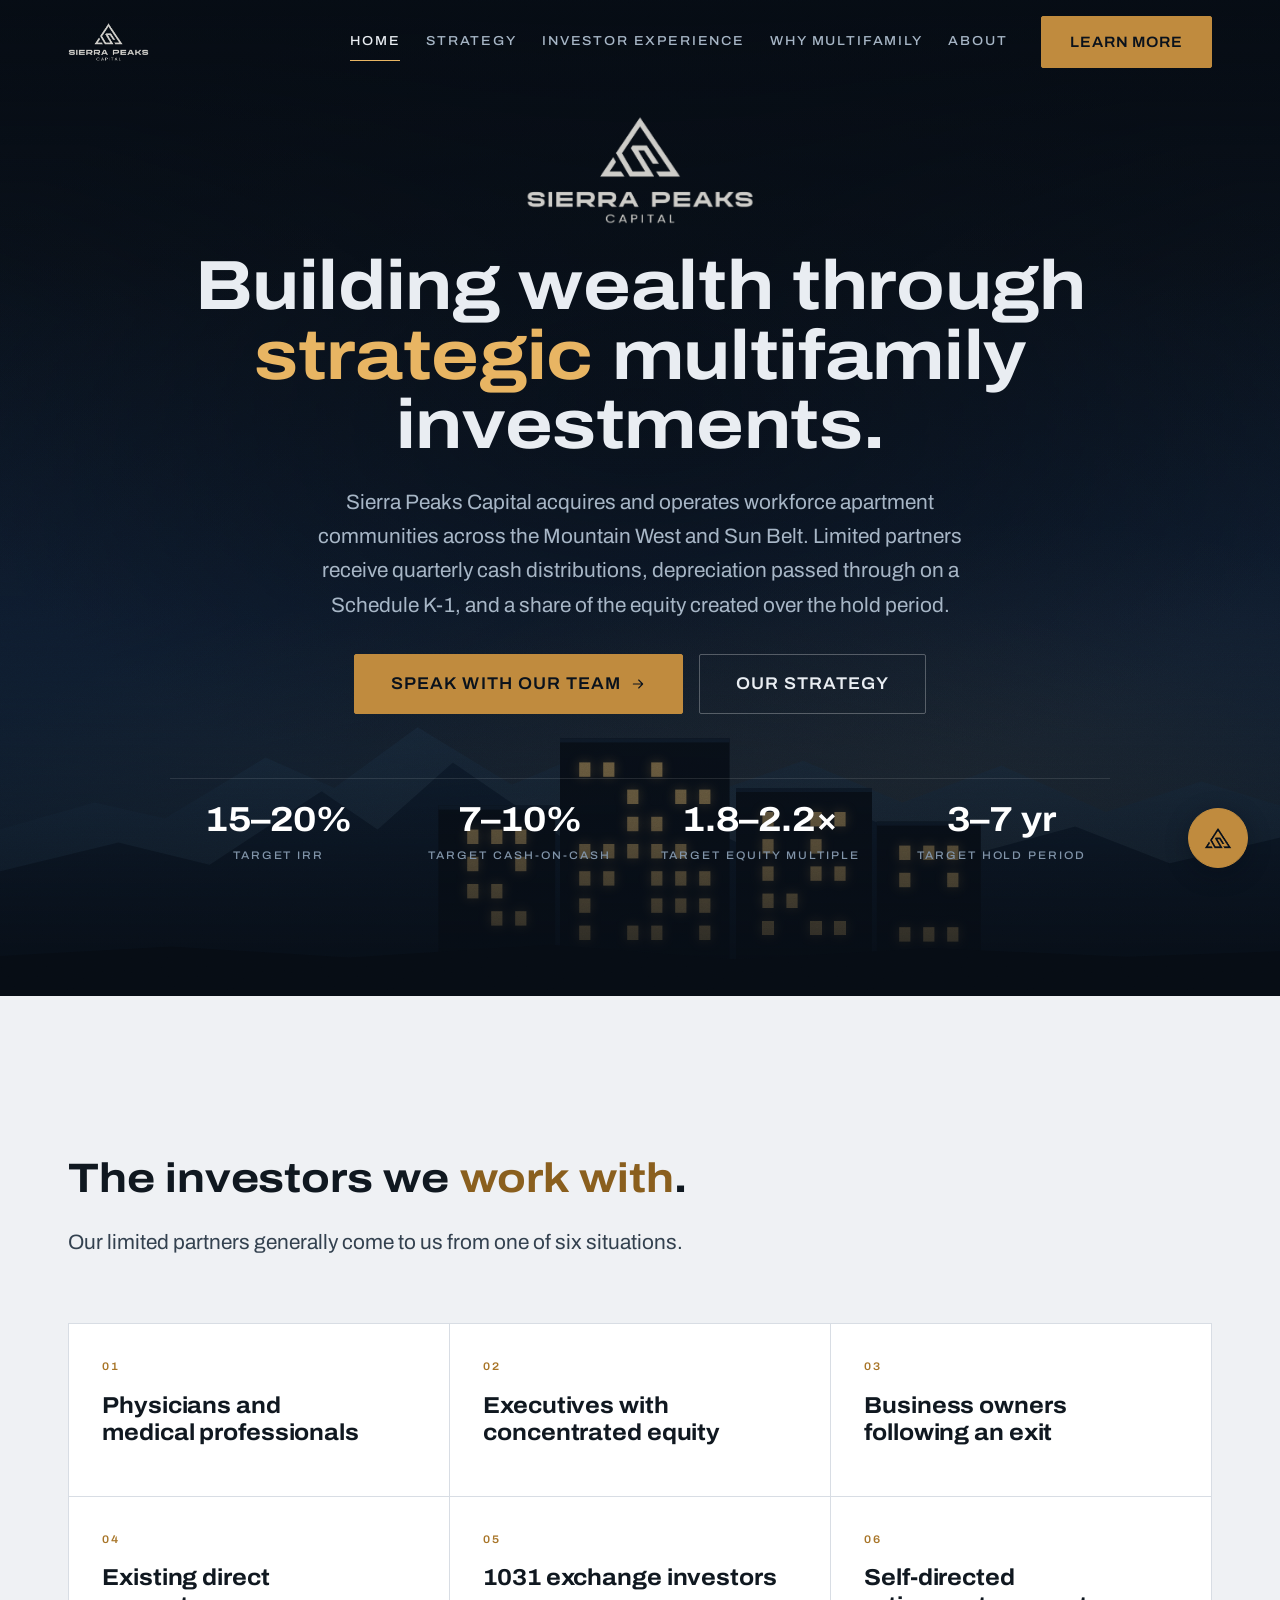
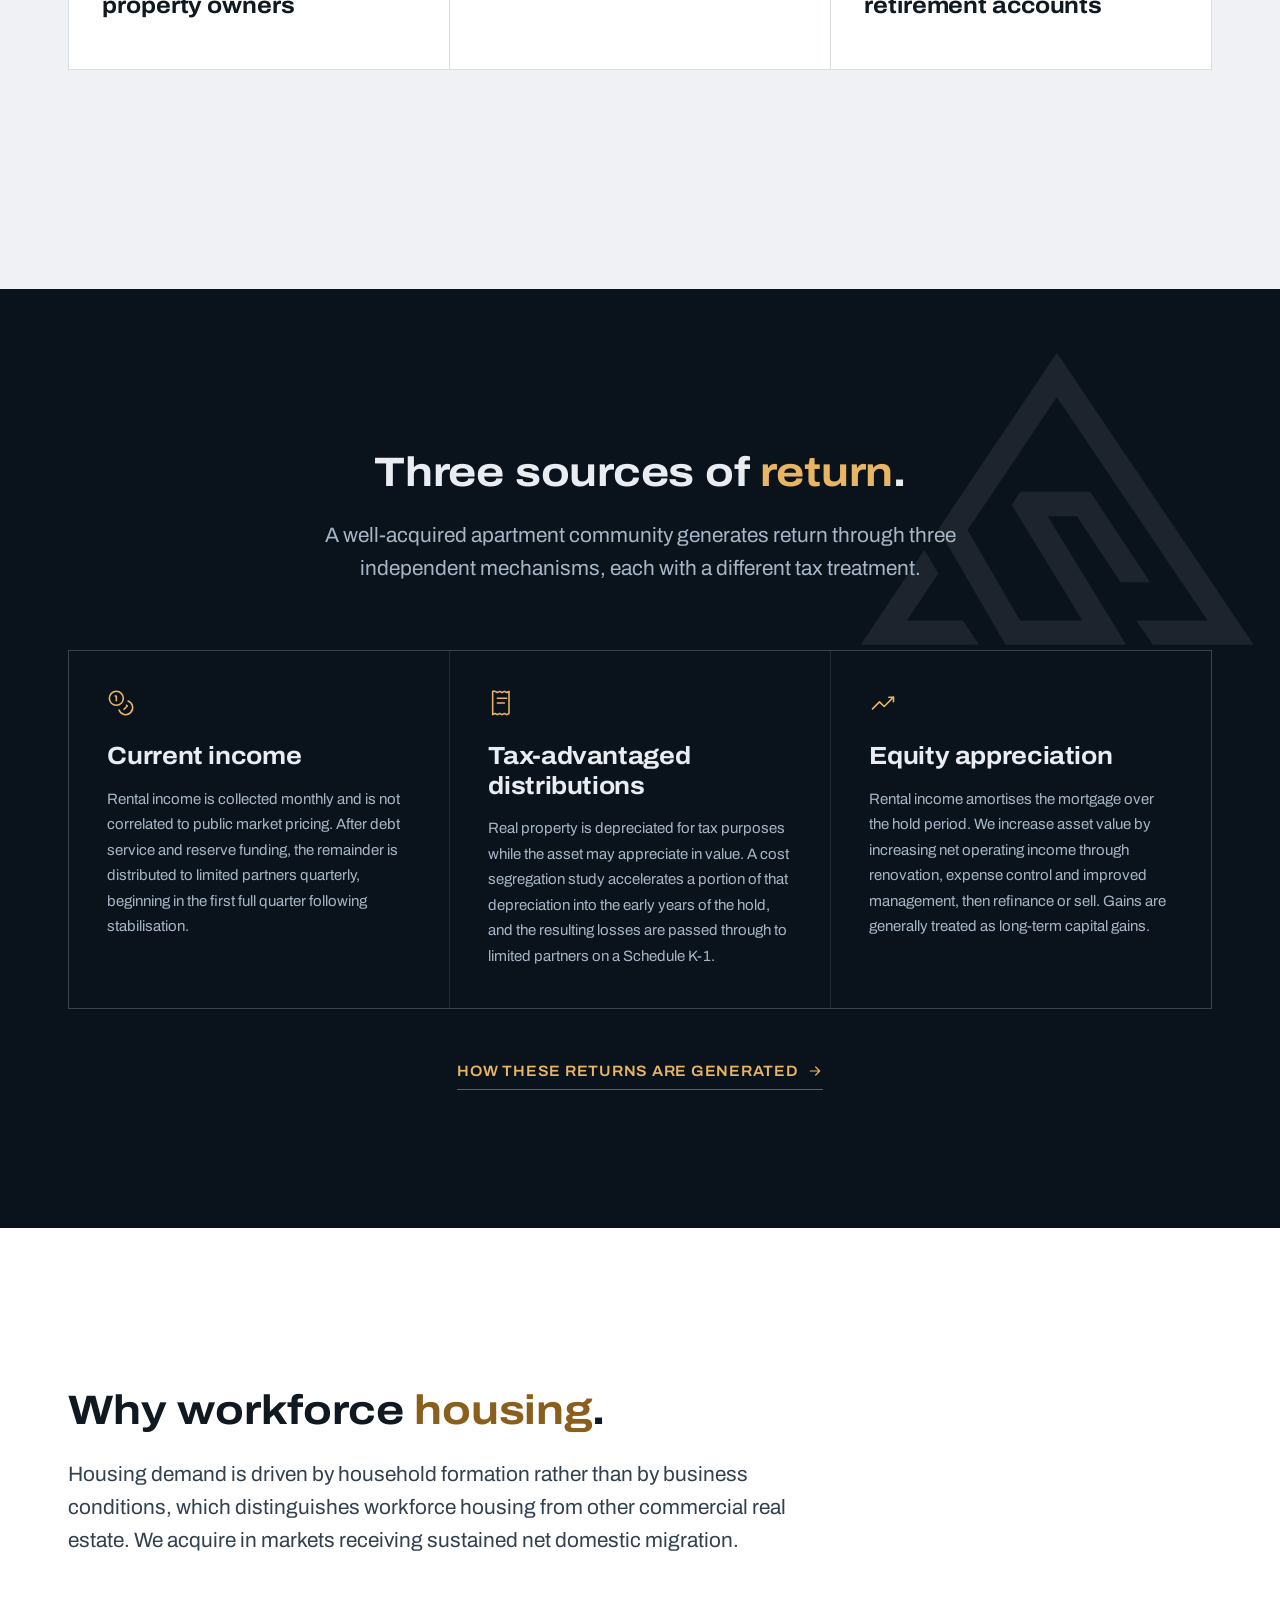
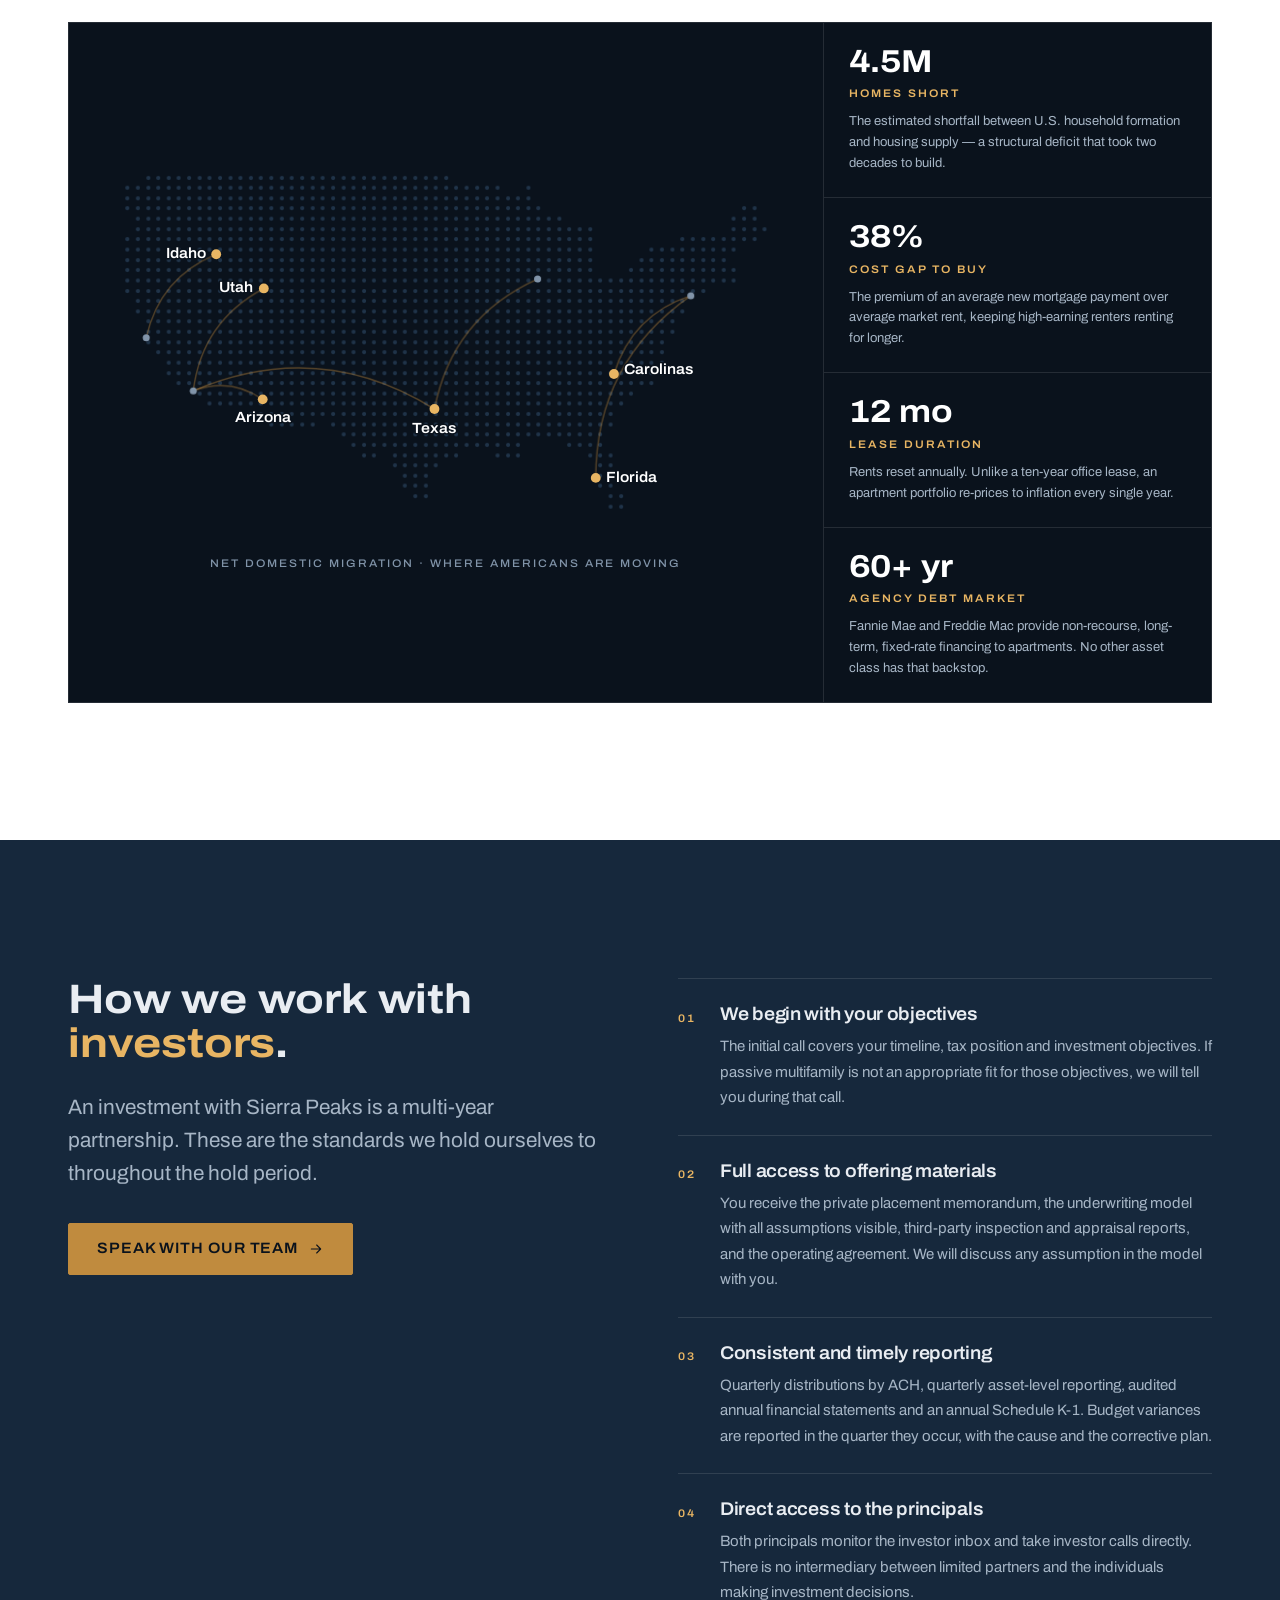
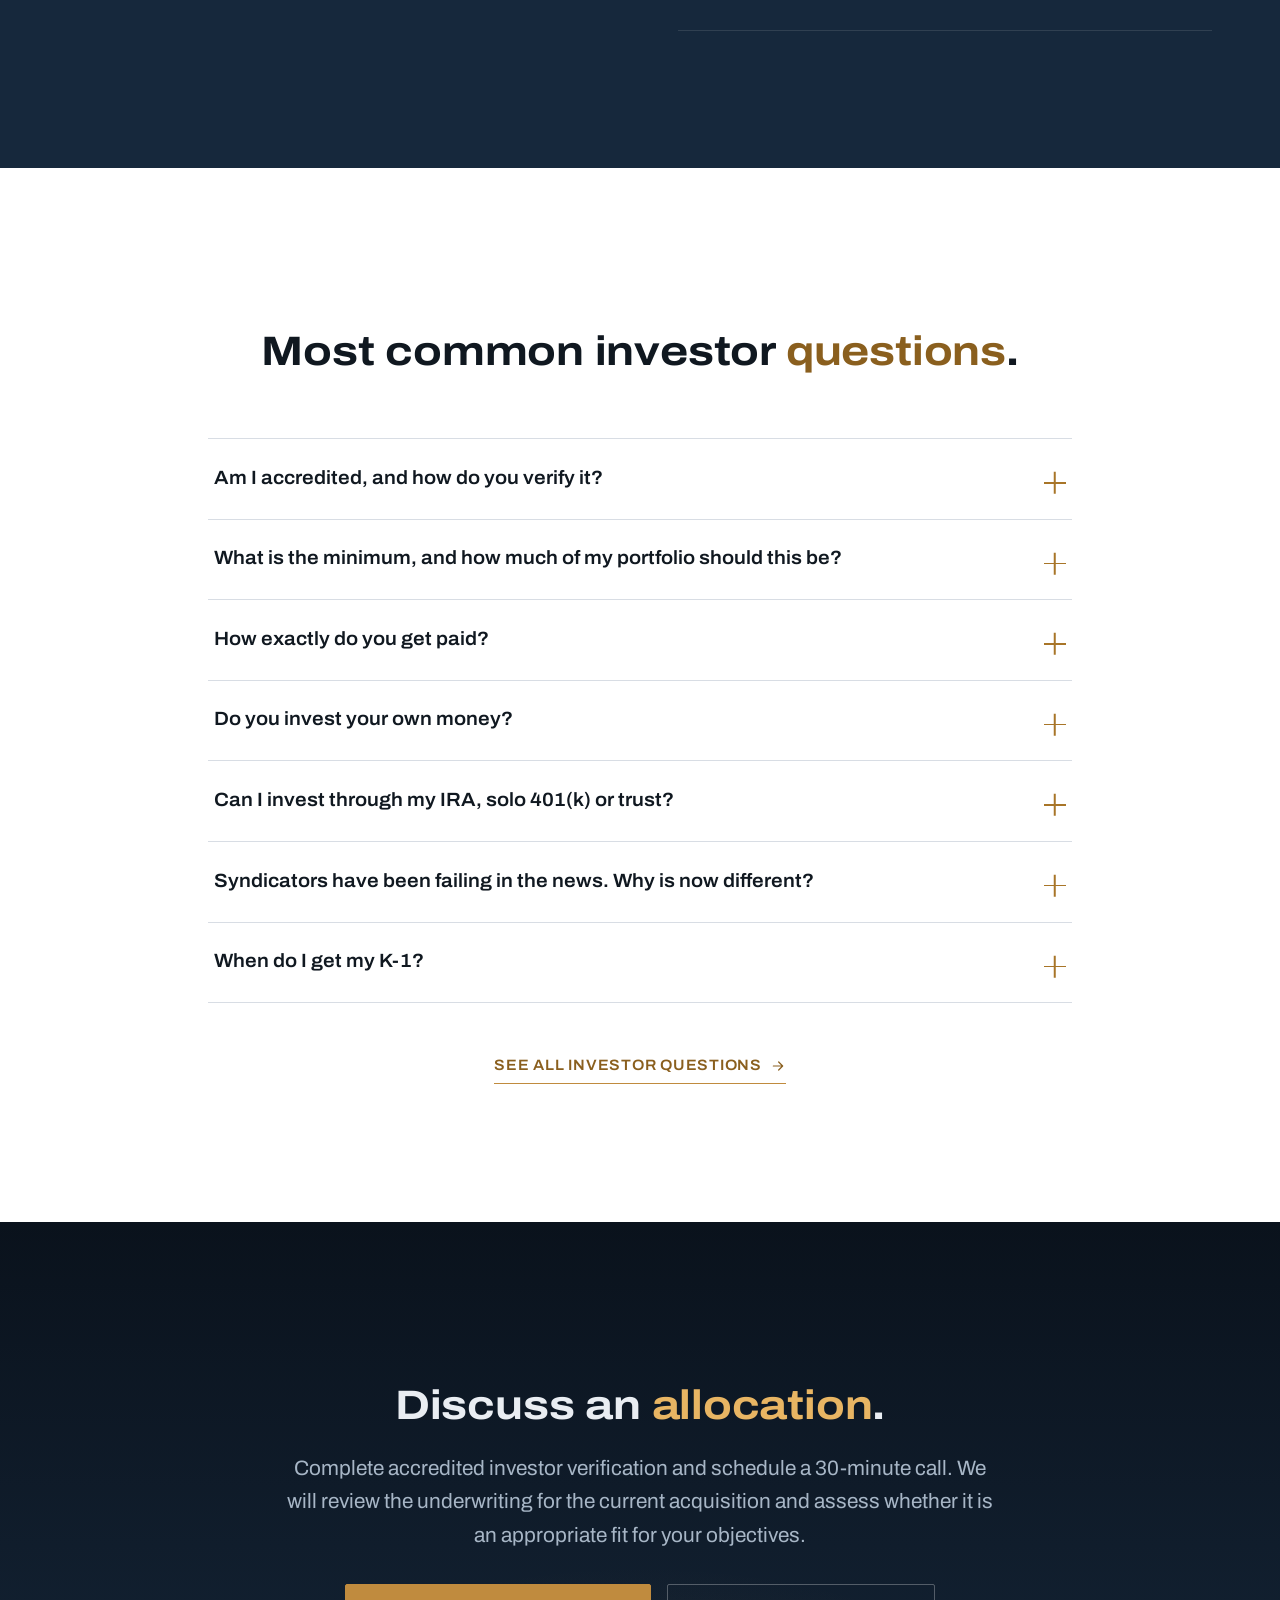
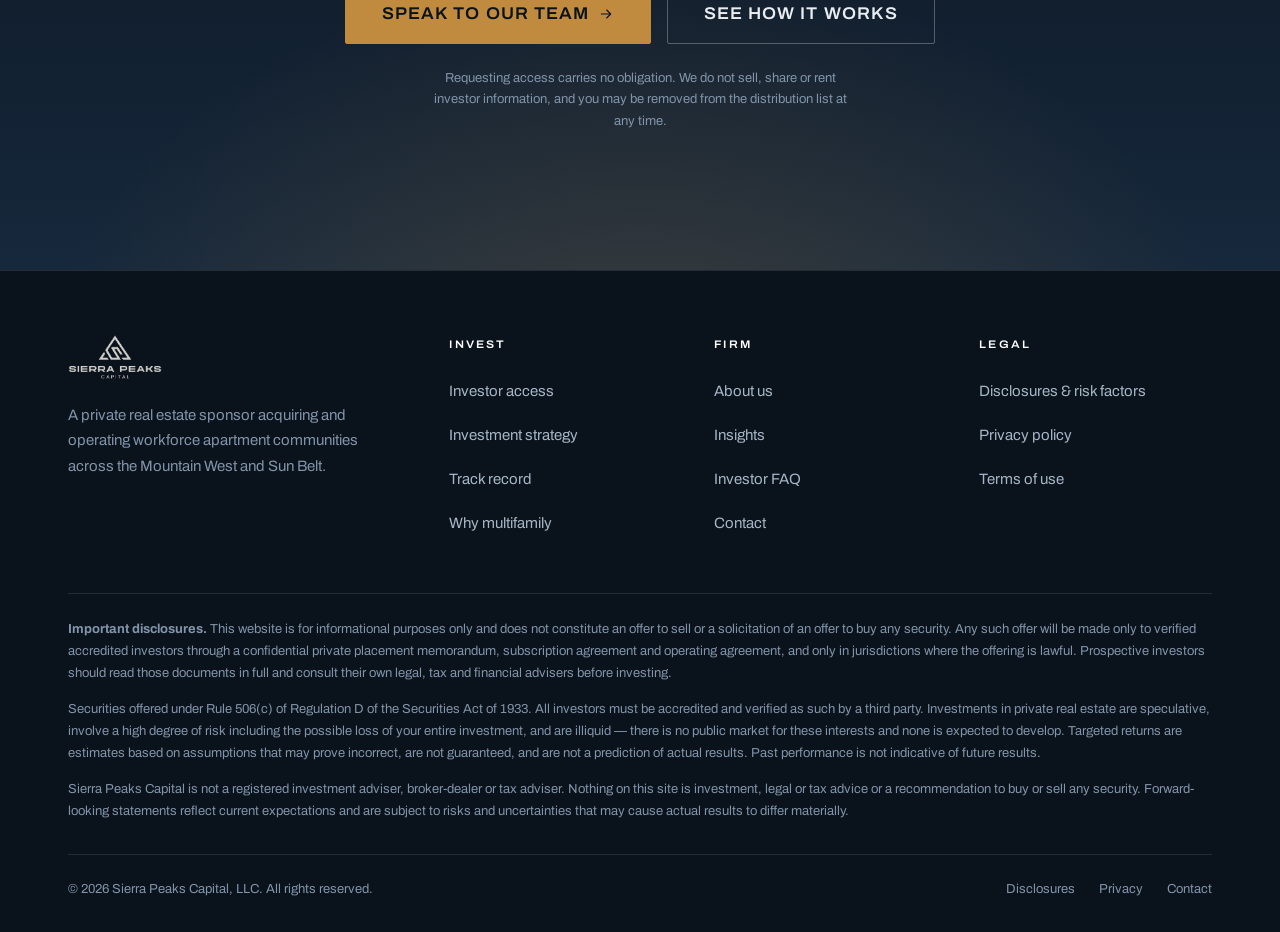
==== commit 50074b6b: "Fix collapsed gap above the investor-experience image .imgband{margin:0} was zeroing the mt-6 utilit" ====
--- a/index.html
+++ b/index.html
@@ -21,7 +21,7 @@
 <link rel="preconnect" href="https://fonts.googleapis.com">
 <link rel="preconnect" href="https://fonts.gstatic.com" crossorigin>
 <link rel="stylesheet" href="https://fonts.googleapis.com/css2?family=Archivo:ital,wdth,wght@0,62..125,100..900;1,62..125,100..900&display=swap">
-<link rel="stylesheet" href="assets/css/site.css?v=56">
+<link rel="stylesheet" href="assets/css/site.css?v=57">
 <script>document.documentElement.classList.add("js");</script>
 <link rel="icon" href="assets/img/sierra-peaks-logo.png">
 
@@ -426,7 +426,7 @@
   </div>
 </footer>
 
-<script src="assets/js/site.js?v=56" defer></script>
-<script src="assets/js/chat.js?v=56" defer></script>
+<script src="assets/js/site.js?v=57" defer></script>
+<script src="assets/js/chat.js?v=57" defer></script>
 </body>
 </html>
--- a/assets/css/site.css
+++ b/assets/css/site.css
@@ -563,7 +563,9 @@
 @media (max-width:620px){.xsteps{grid-template-columns:1fr}}
 
 /* image placeholders — styled so the comp still reads as intentional */
-.imgband{margin:0}
+/* Zero only the UA figure inline margin — a blanket margin:0 here silently
+   beat the mt-* utility on the element and collapsed the gap. */
+.imgband{margin:clamp(3rem,6vw,5.5rem) 0 0}
 .bandimg{
   display:block;width:100%;height:auto;aspect-ratio:16/9;object-fit:cover;
   border:1px solid var(--line);
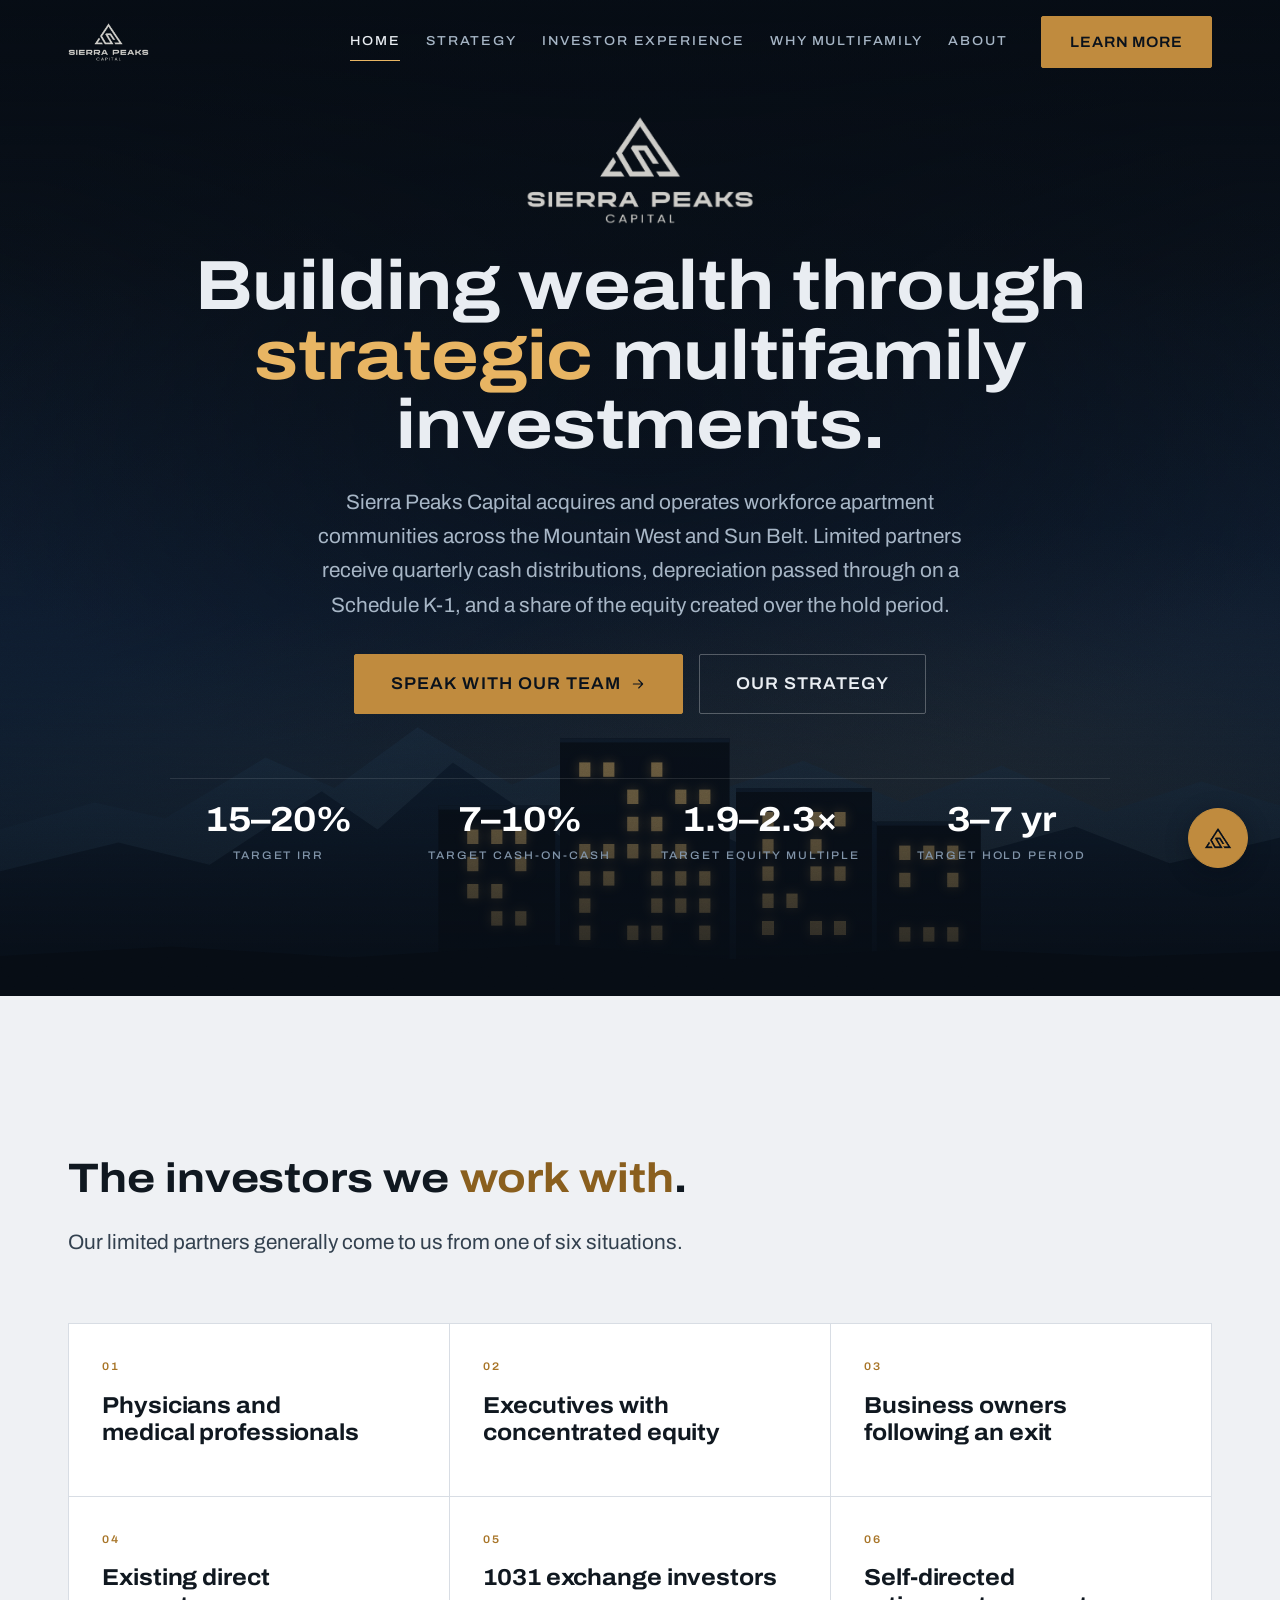
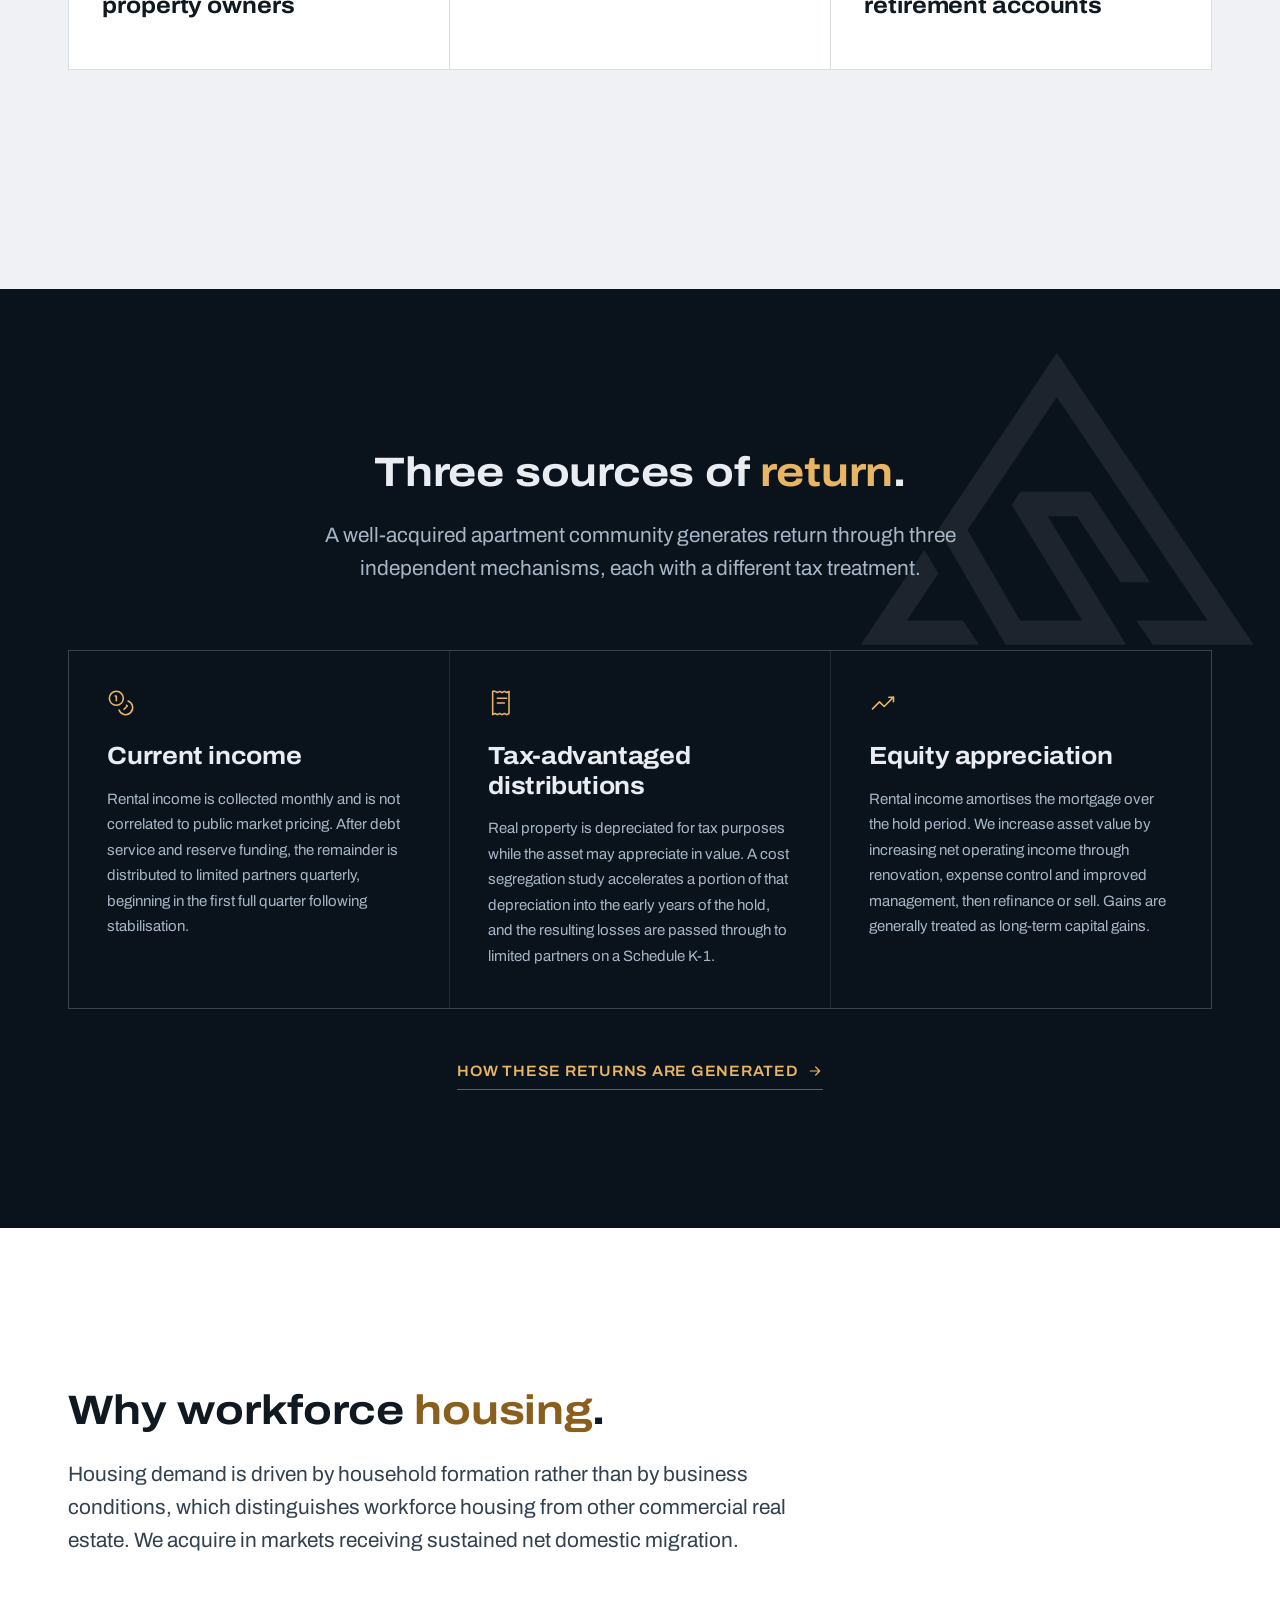
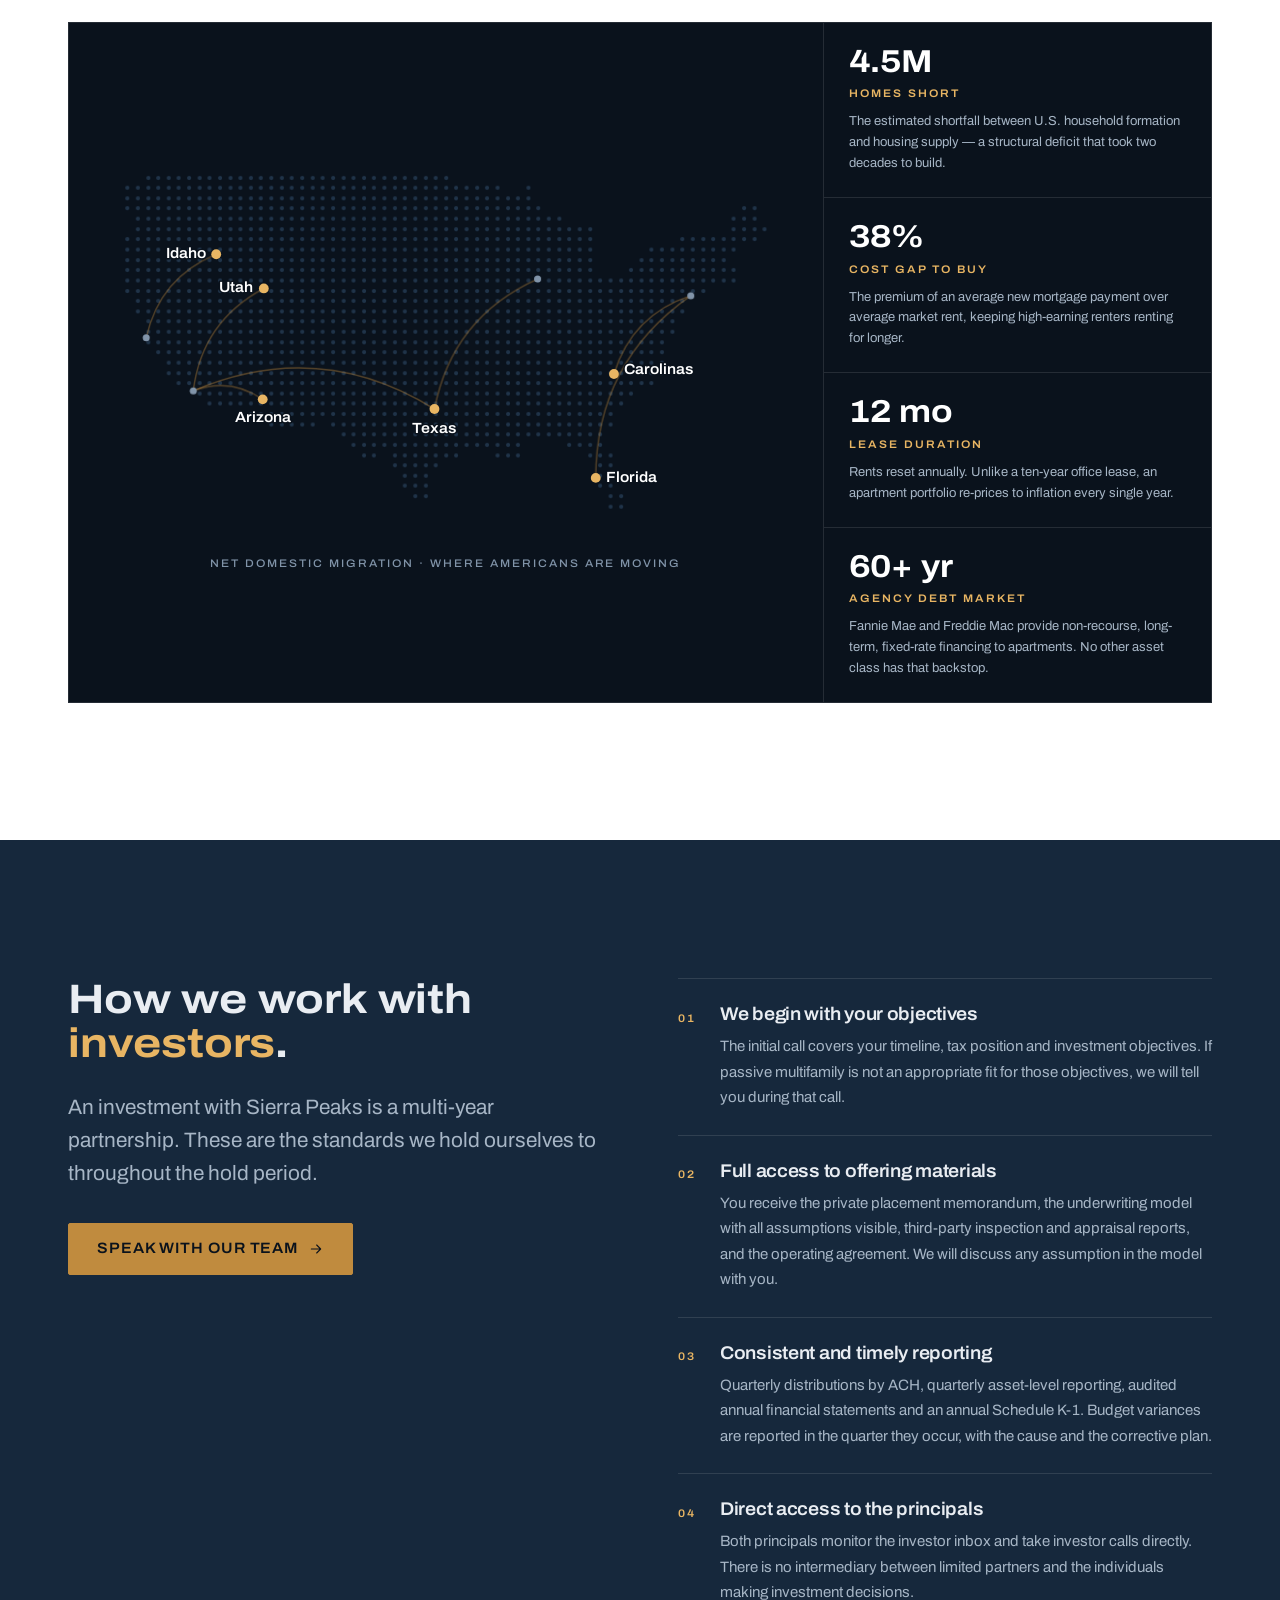
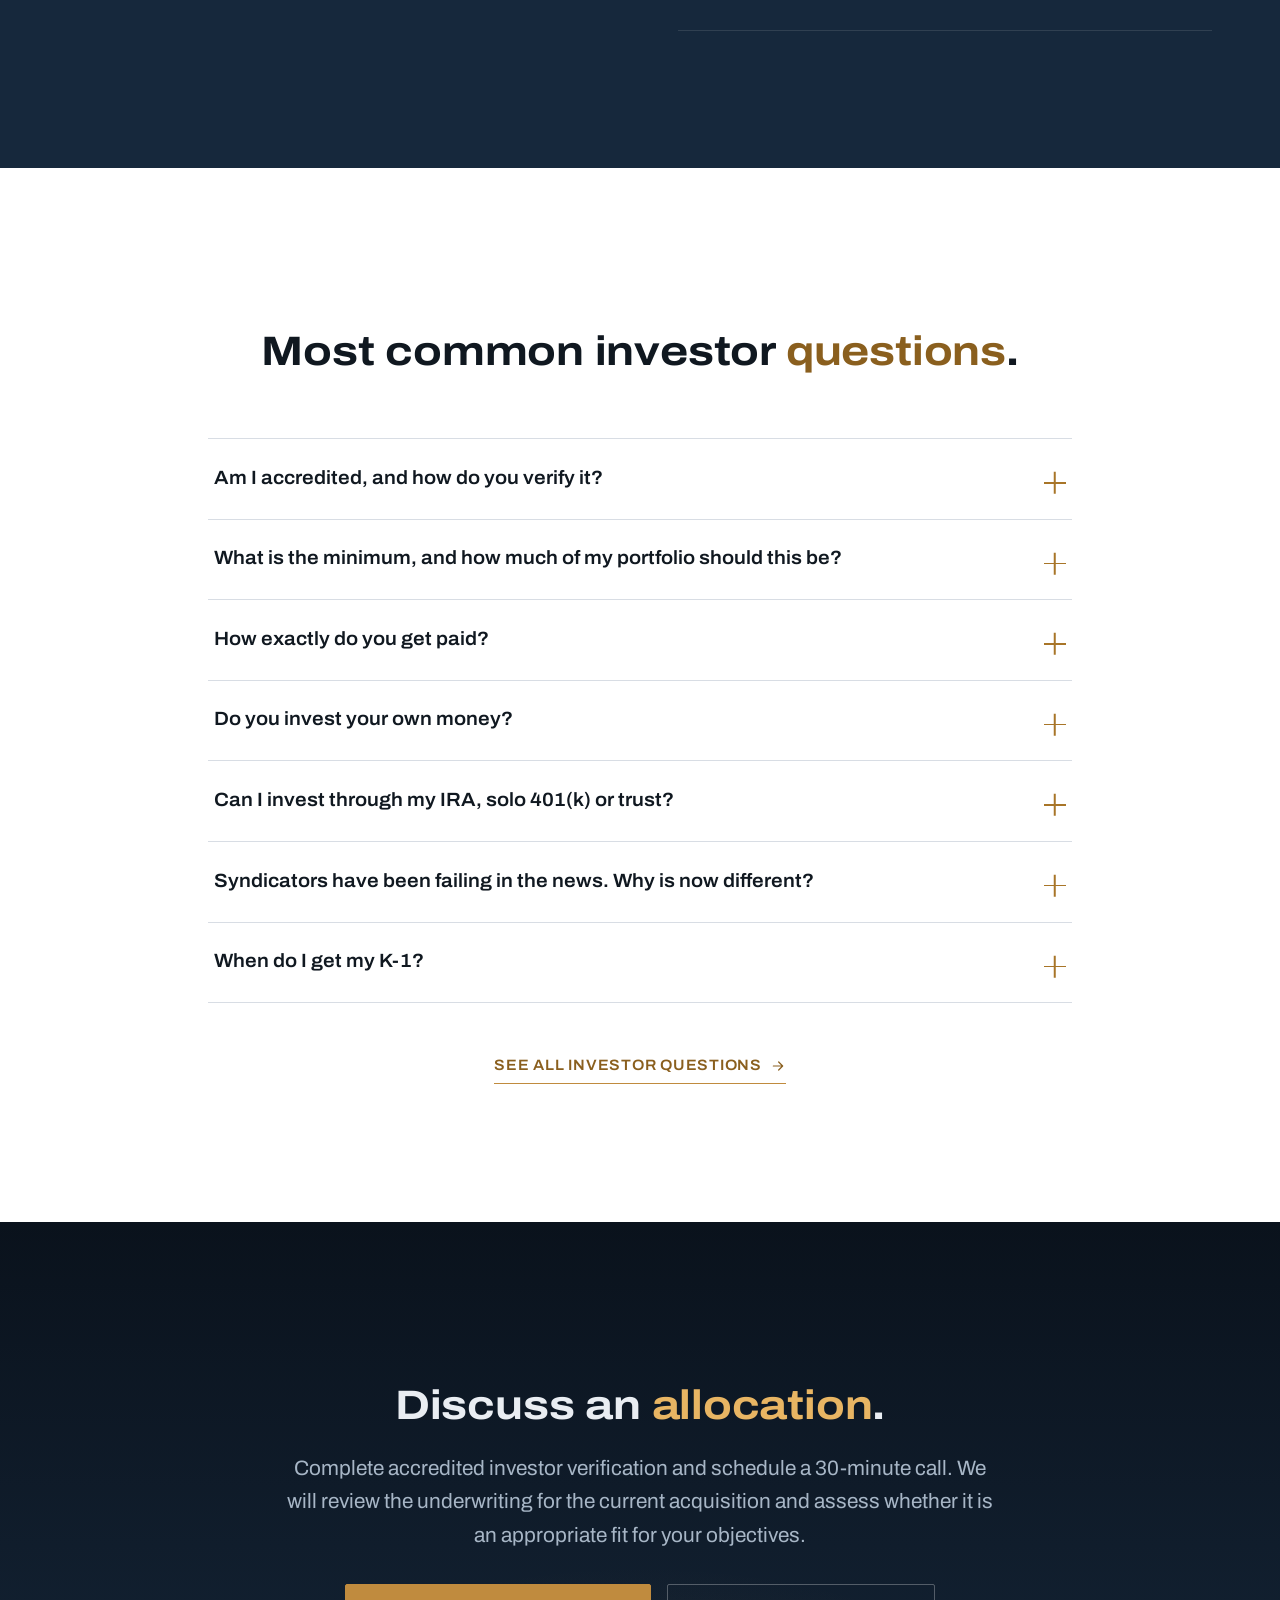
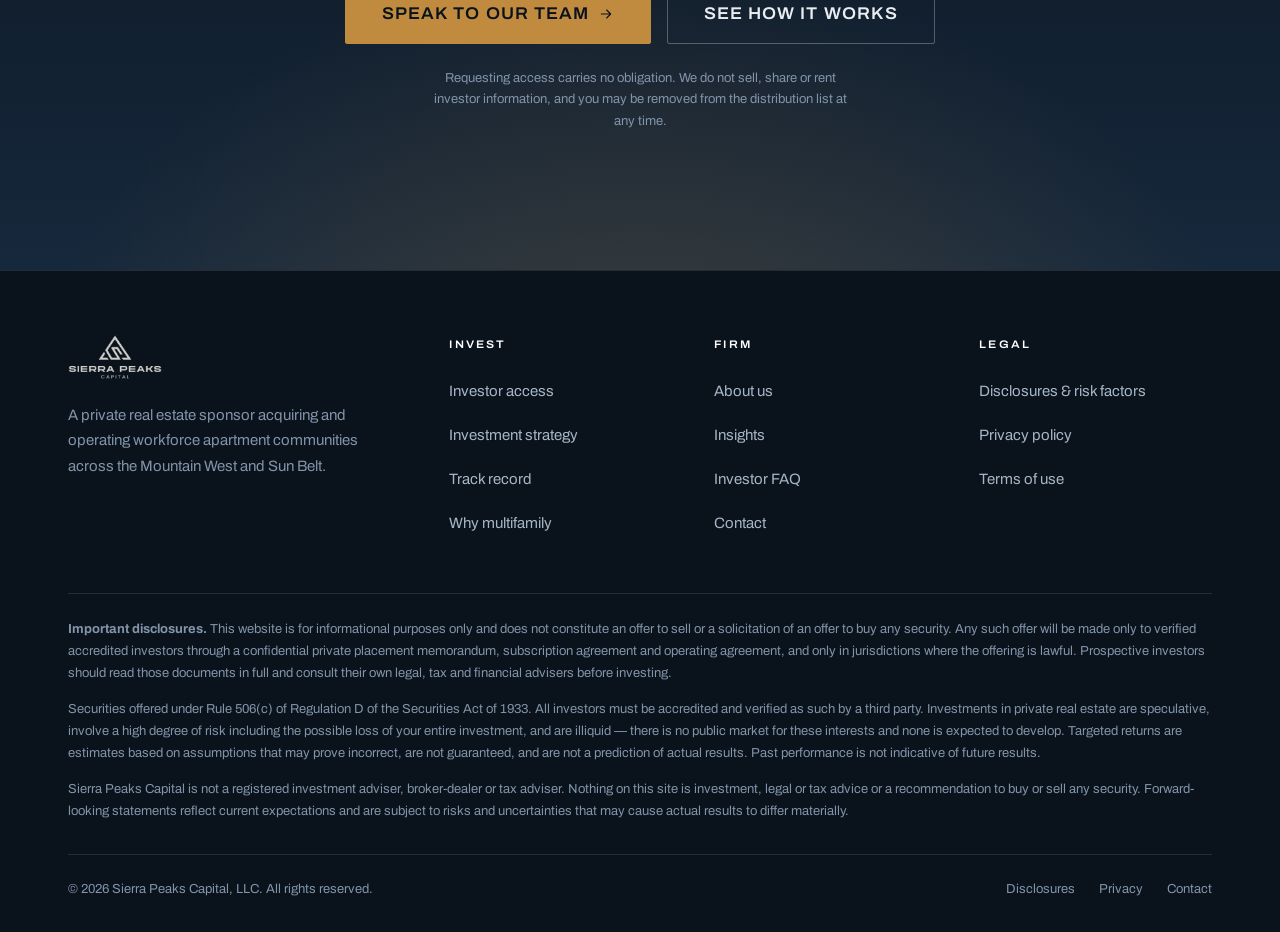
==== commit 681cd7d6: "Reconcile targets and tighten mobile layout - Hold period reads 3-7 years on every page; equity mult" ====
--- a/index.html
+++ b/index.html
@@ -21,7 +21,7 @@
 <link rel="preconnect" href="https://fonts.googleapis.com">
 <link rel="preconnect" href="https://fonts.gstatic.com" crossorigin>
 <link rel="stylesheet" href="https://fonts.googleapis.com/css2?family=Archivo:ital,wdth,wght@0,62..125,100..900;1,62..125,100..900&display=swap">
-<link rel="stylesheet" href="assets/css/site.css?v=57">
+<link rel="stylesheet" href="assets/css/site.css?v=58">
 <script>document.documentElement.classList.add("js");</script>
 <link rel="icon" href="assets/img/sierra-peaks-logo.png">
 
@@ -128,7 +128,7 @@
     <div class="hero__rail hl" style="--i:4">
       <div class="hero__stat"><div class="k num">15&ndash;20%</div><div class="l">Target IRR</div></div>
       <div class="hero__stat"><div class="k num">7&ndash;10%</div><div class="l">Target cash&#8209;on&#8209;cash</div></div>
-      <div class="hero__stat"><div class="k num">1.8&ndash;2.2&times;</div><div class="l">Target equity multiple</div></div>
+      <div class="hero__stat"><div class="k num">1.9&ndash;2.3&times;</div><div class="l">Target equity multiple</div></div>
       <div class="hero__stat"><div class="k num">3&ndash;7 yr</div><div class="l">Target hold period</div></div>
     </div>
   </div>
@@ -427,6 +427,6 @@
 </footer>
 
 <script src="assets/js/site.js?v=57" defer></script>
-<script src="assets/js/chat.js?v=57" defer></script>
+<script src="assets/js/chat.js?v=58" defer></script>
 </body>
 </html>
--- a/assets/css/site.css
+++ b/assets/css/site.css
@@ -872,6 +872,14 @@
 .section--night .tbl .asset,.section--dusk .tbl .asset{color:var(--white)}
 .tbl .sub{display:block;font-size:var(--t-xs);color:var(--ink-3);font-weight:400;margin-top:.15rem}
 .section--night .tbl .sub,.section--dusk .tbl .sub{color:var(--on-dark-3)}
+/* On phones the table scrolls sideways; the first column stays pinned so each
+   row keeps its name while the figures slide under it. */
+@media (max-width:760px){
+  .tbl th:first-child,.tbl td:first-child{position:sticky;left:0;z-index:1;background:var(--white);box-shadow:1px 0 0 var(--line),6px 0 10px -6px rgba(10,18,28,.18)}
+  .tbl thead th:first-child{background:var(--paper)}
+  .section--night .tbl td:first-child,.section--dusk .tbl td:first-child{background:var(--night)}
+  .section--night .tbl thead th:first-child,.section--dusk .tbl thead th:first-child{background:var(--night-2)}
+}
 
 /* ---------- 13. COMPARISON ---------- */
 .cmp{overflow-x:auto;-webkit-overflow-scrolling:touch;border:1px solid var(--line-dark)}
@@ -1102,6 +1110,7 @@
   font-size:var(--t-xs);color:var(--on-dark-3);
 }
 .foot__bar nav{display:flex;flex-wrap:wrap;gap:var(--s-3)}
+@media (pointer:coarse){.foot__bar nav a{display:inline-block;padding:.8rem 0;margin:-.8rem 0}}
 @media (max-width:920px){.foot__top{grid-template-columns:1fr 1fr}}
 @media (max-width:560px){.foot__top{grid-template-columns:1fr}}
 
@@ -1118,6 +1127,7 @@
 }
 .phead__crumb{font-size:var(--t-label);letter-spacing:.18em;text-transform:uppercase;color:var(--on-dark-3);display:flex;gap:.6rem;flex-wrap:wrap;font-variation-settings:"wdth" 108}
 .phead__crumb a{color:var(--on-dark-3);transition:color var(--d-fast)}
+@media (pointer:coarse){.phead__crumb a{display:inline-block;padding:.85rem 0;margin:-.85rem 0}}
 @media (hover:hover) and (pointer:fine){.phead__crumb a:hover{color:var(--brass-lit)}}
 .phead h1{margin-top:var(--s-3);max-width:18ch}
 .phead .lead{margin-top:var(--s-3);color:var(--on-dark-2)}
@@ -1299,6 +1309,7 @@
   background:var(--white);border:1px solid var(--line);border-radius:2px;color:var(--ink);
 }
 .spchat__form input:focus{outline:none;border-color:var(--brass-deep);box-shadow:0 0 0 3px var(--brass-wash)}
+@media (pointer:coarse),(max-width:760px){.spchat__form input{font-size:16px}}
 .spchat__form button{
   width:44px;min-height:44px;flex:none;border-radius:2px;
   background:var(--night);color:var(--paper);display:grid;place-items:center;
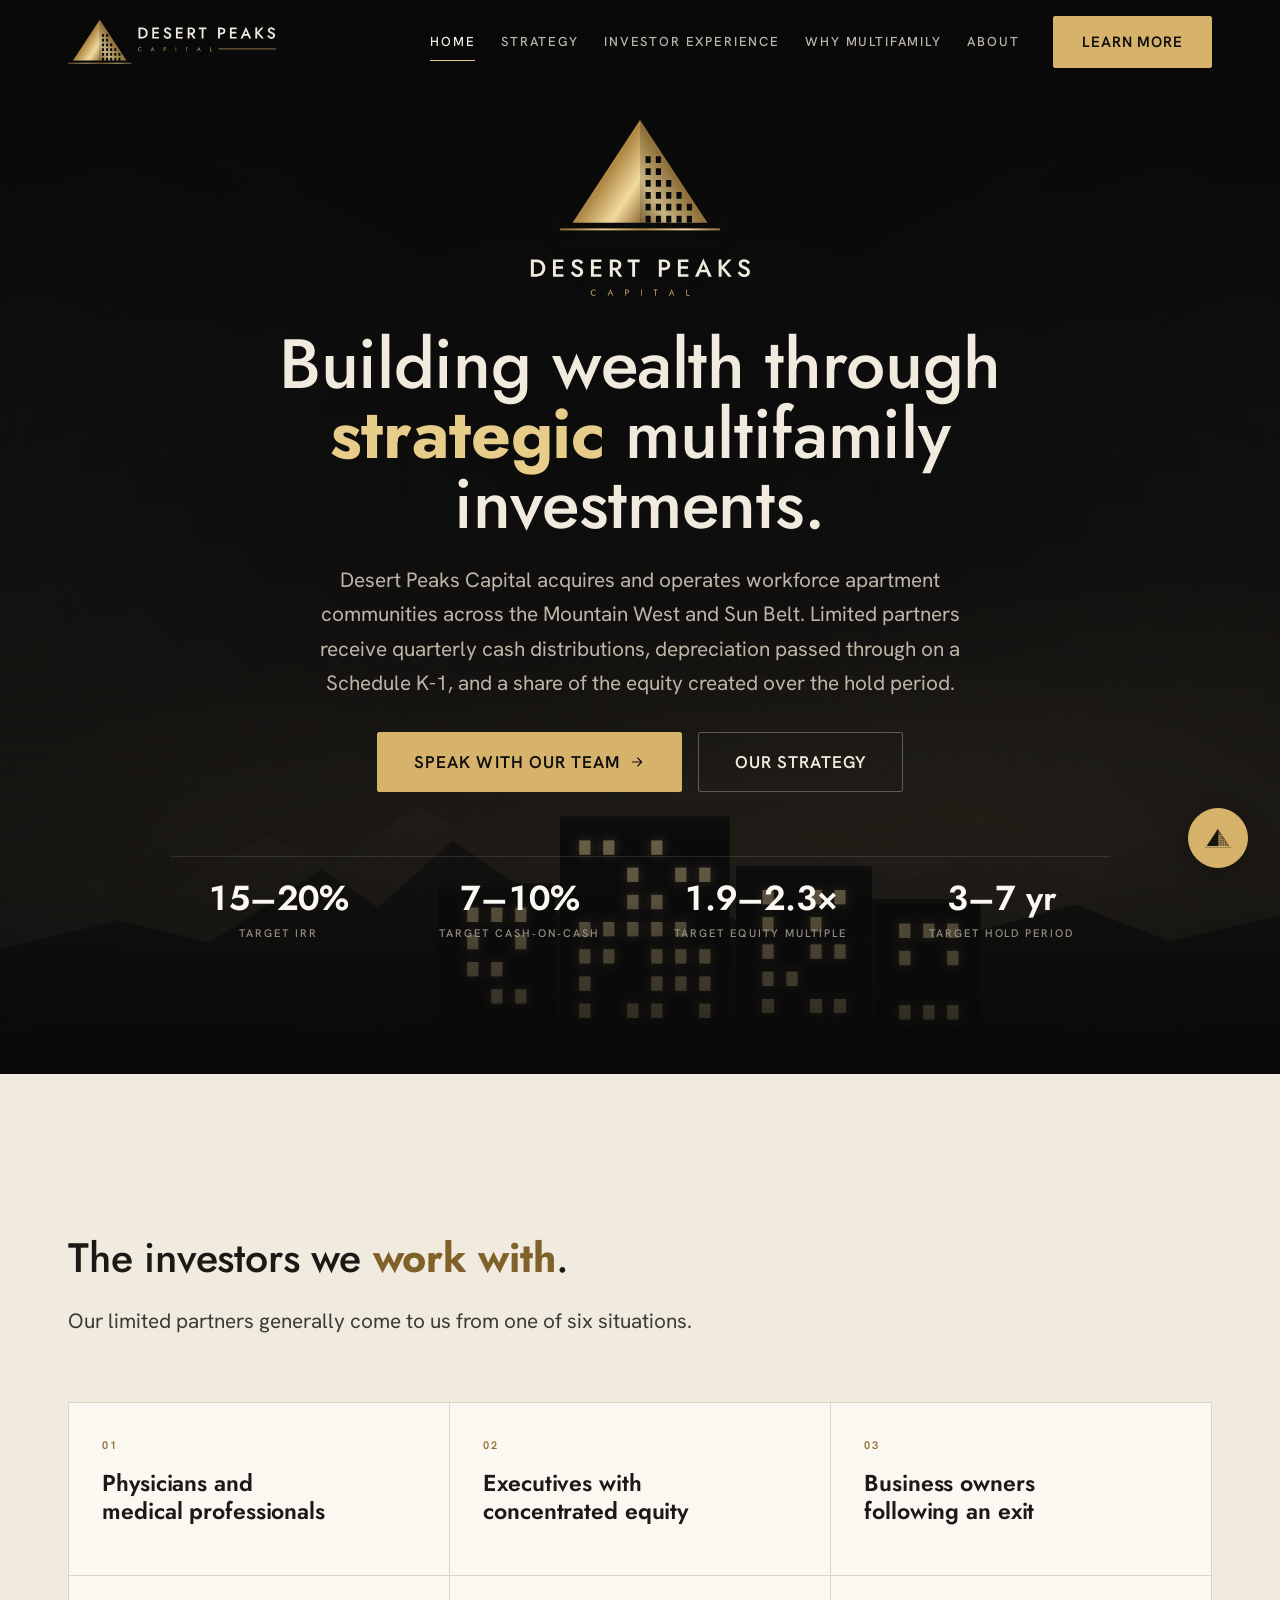
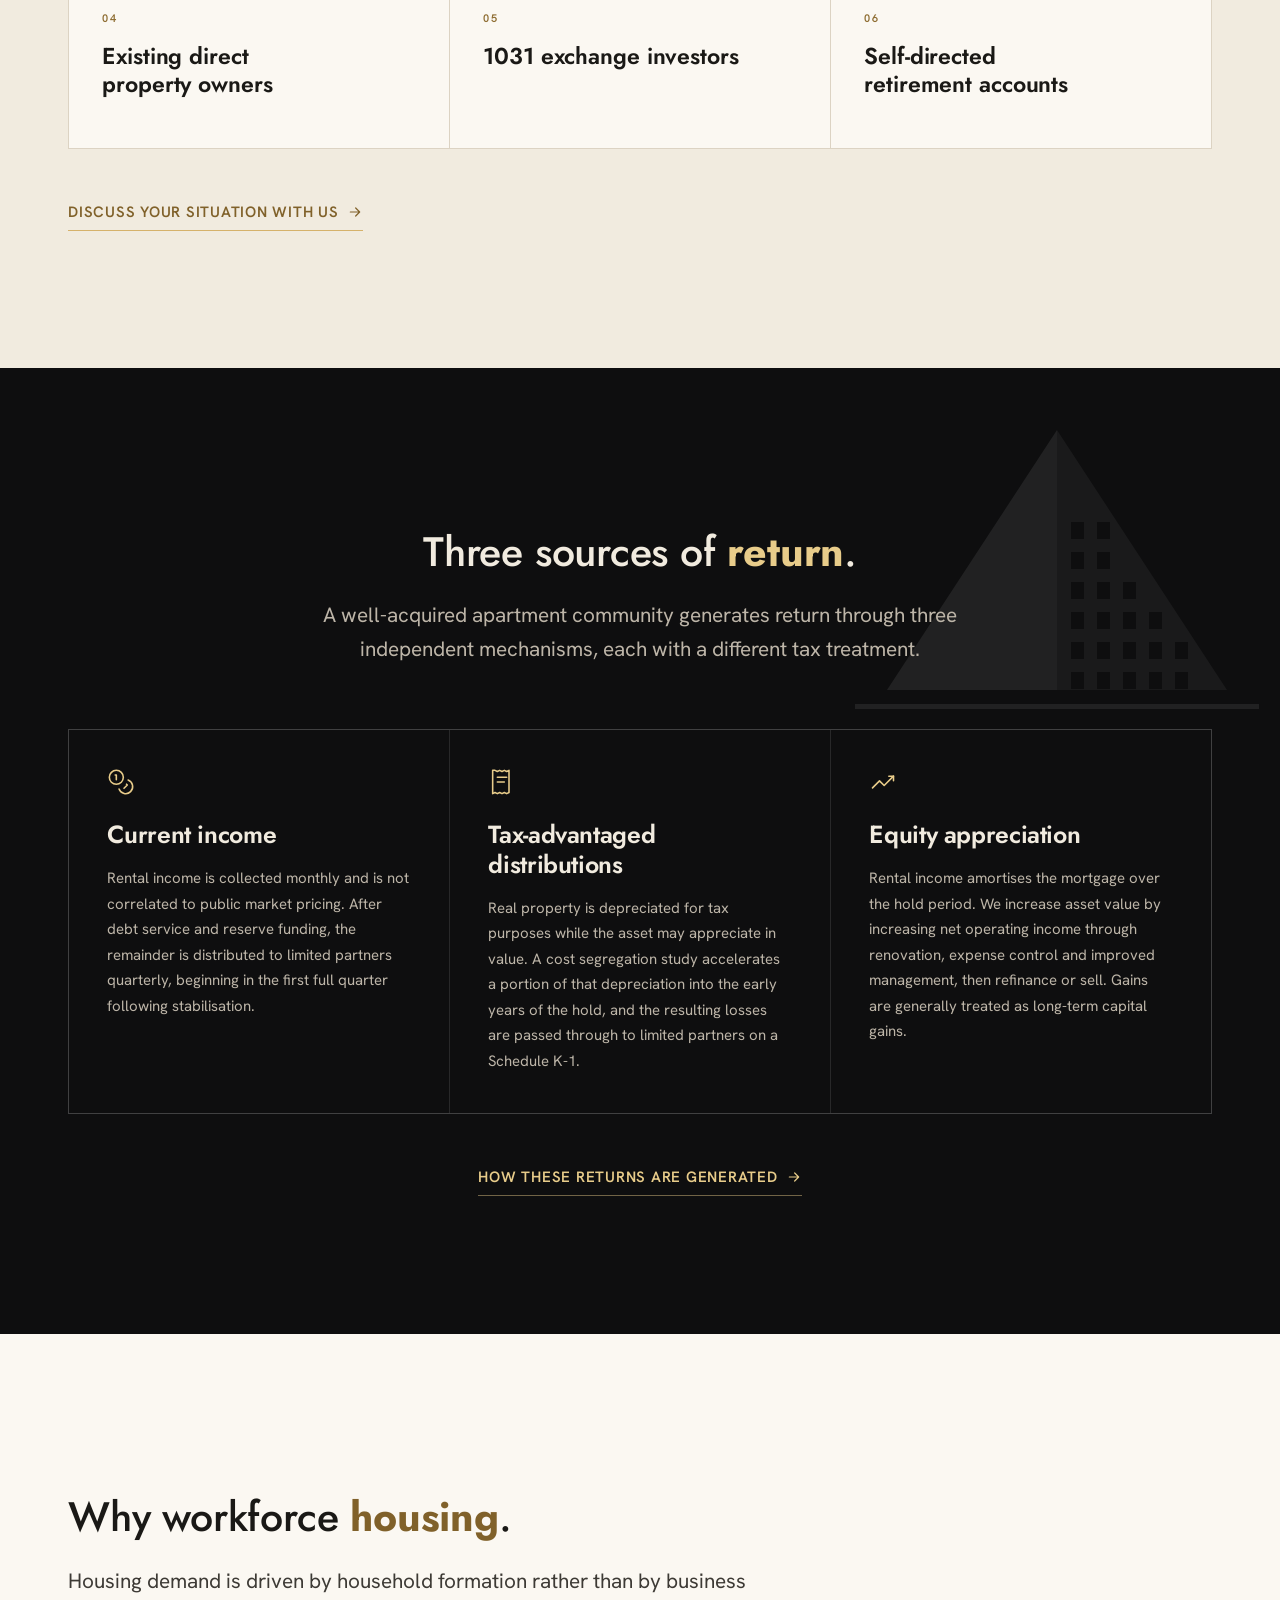
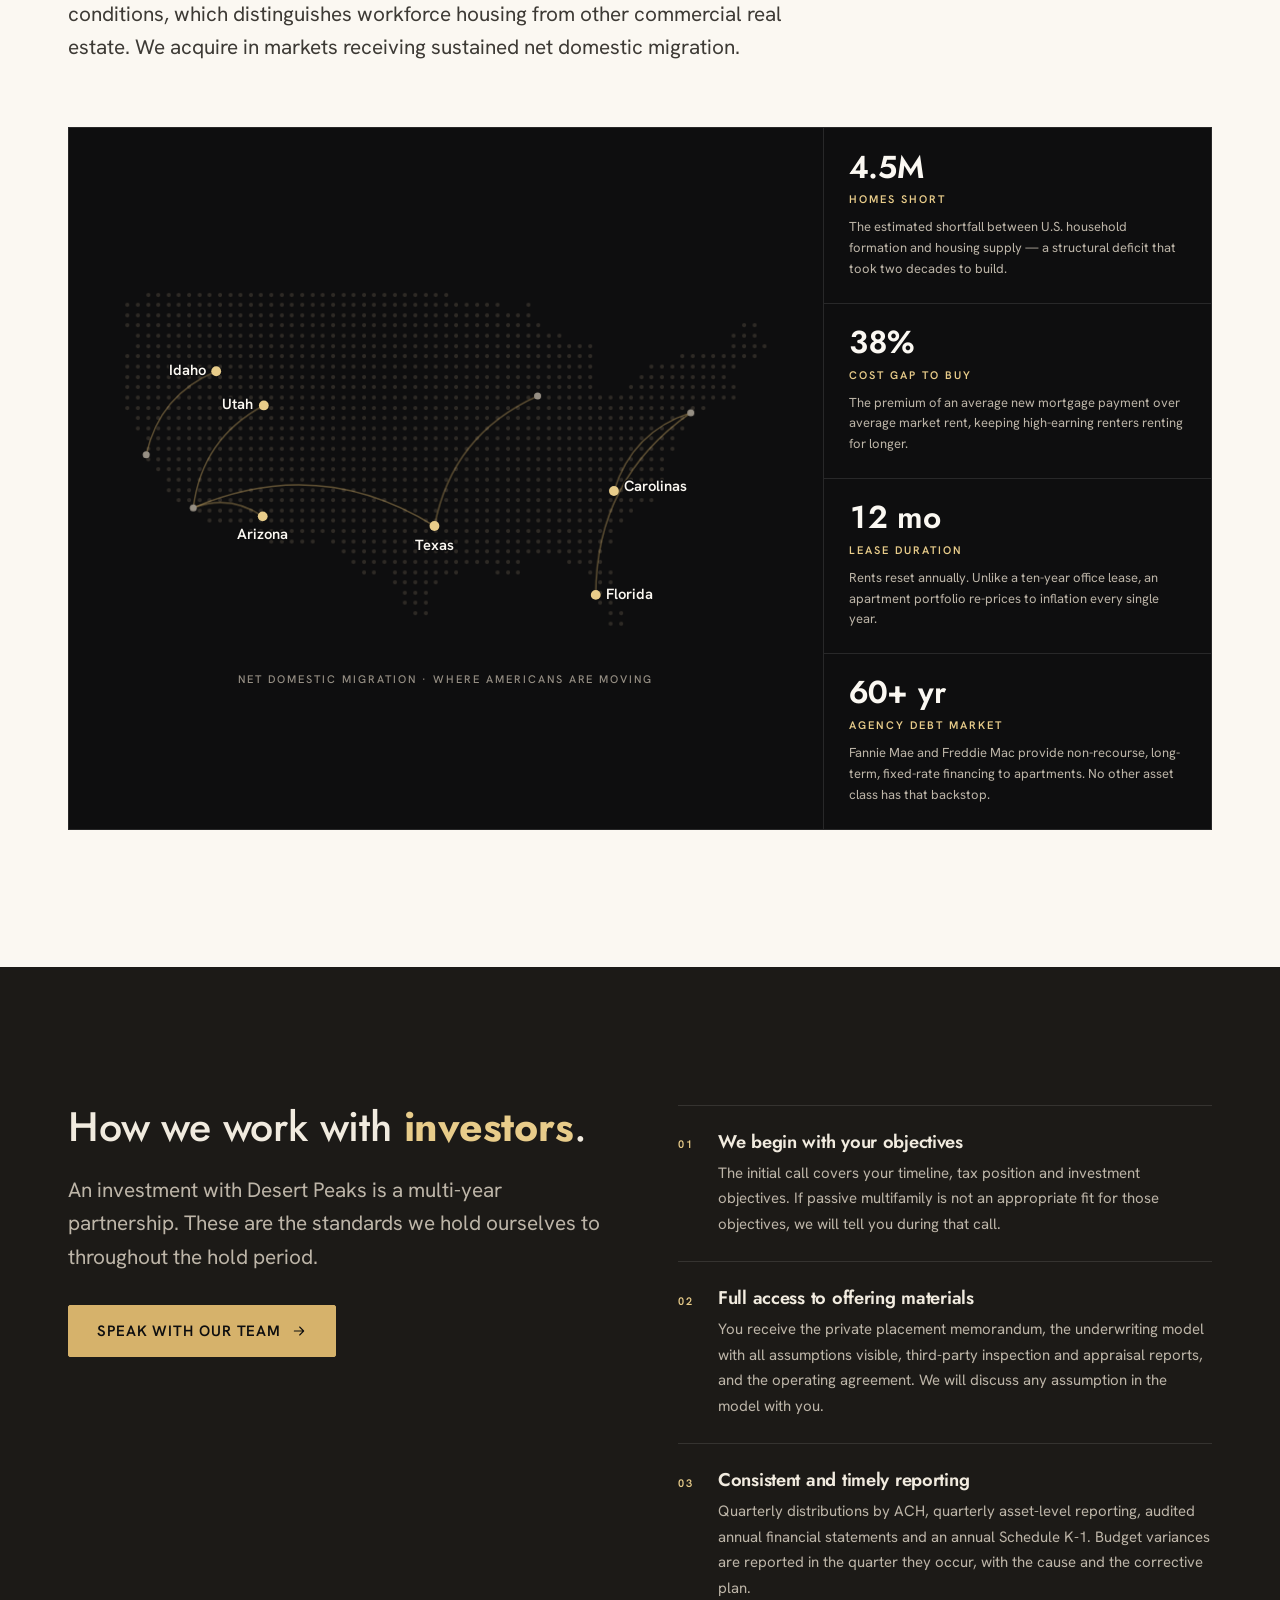
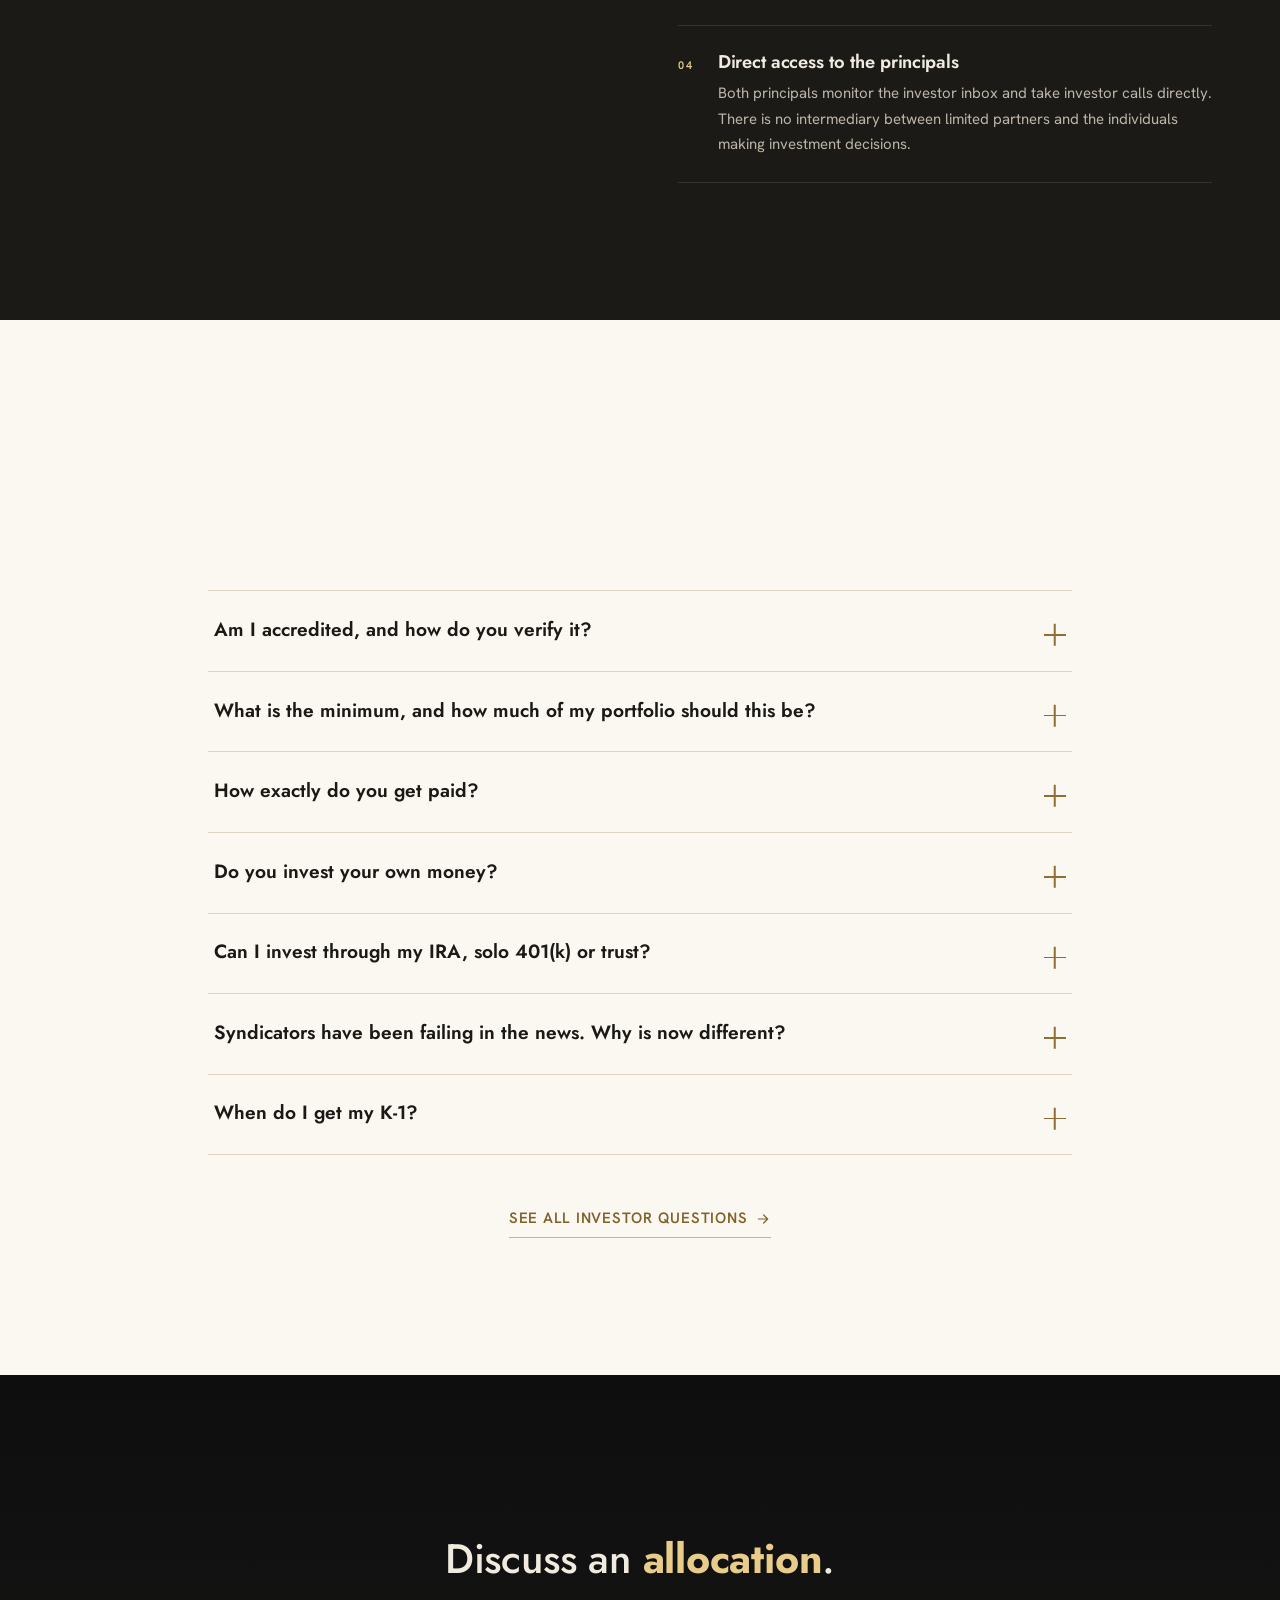
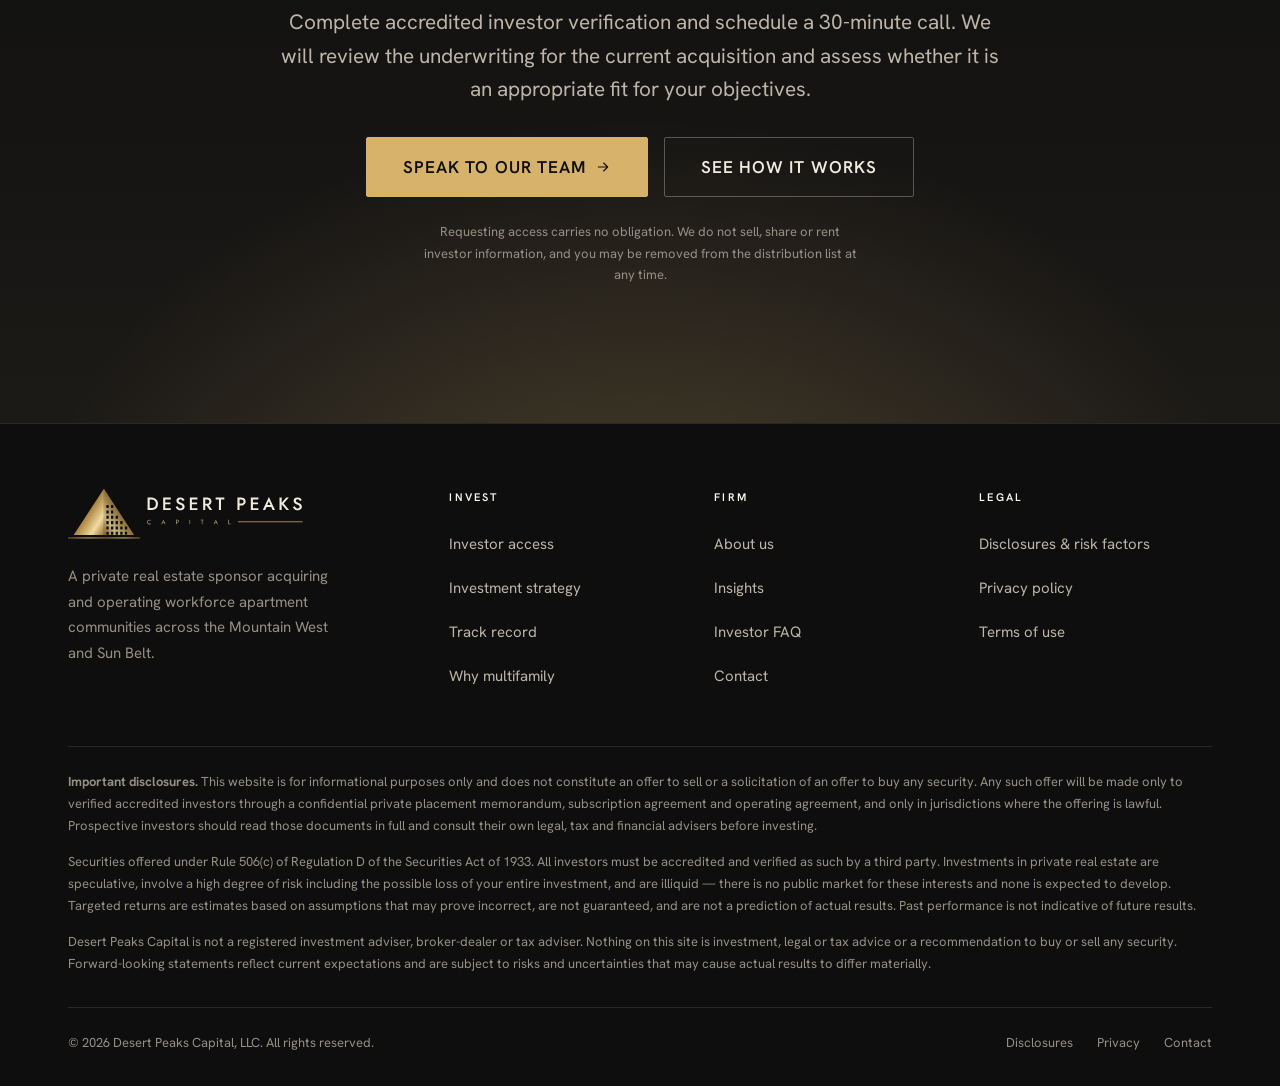
==== commit a16d5c29: "Rebrand to Desert Peaks Capital with the Residence logo - New logo system: stacked, horizontal and i" ====
--- a/index.html
+++ b/index.html
@@ -3,36 +3,37 @@
 <head>
 <meta charset="utf-8">
 <meta name="viewport" content="width=device-width, initial-scale=1">
-<title>Sierra Peaks Capital | Multifamily Real Estate Investment Fund</title>
-<meta name="description" content="Sierra Peaks Capital acquires and operates workforce apartment communities across the Mountain West and Sun Belt. Quarterly distributions, depreciation write-offs and equity growth for accredited investors.">
+<title>Desert Peaks Capital | Multifamily Real Estate Investment Fund</title>
+<meta name="description" content="Desert Peaks Capital acquires and operates workforce apartment communities across the Mountain West and Sun Belt. Quarterly distributions, depreciation write-offs and equity growth for accredited investors.">
 <link rel="canonical" href="https://sierrapeakscapital.com/">
-<meta name="theme-color" content="#0A121C">
+<meta name="theme-color" content="#0E0E0F">
 <!-- DRAFT ONLY — REMOVE BOTH LINES BELOW BEFORE PUBLIC LAUNCH.
      Keeps placeholder financial figures out of search results. -->
 <meta name="robots" content="noindex, nofollow">
 
 
 <meta property="og:type" content="website">
-<meta property="og:title" content="Sierra Peaks Capital | Multifamily Real Estate Investment Fund">
+<meta property="og:title" content="Desert Peaks Capital | Multifamily Real Estate Investment Fund">
 <meta property="og:description" content="Building wealth through strategic multifamily investments. Passive apartment ownership for accredited investors.">
-<meta property="og:image" content="https://sierrapeakscapital.com/assets/img/sierra-peaks-logo.png">
+<meta property="og:image" content="https://sierrapeakscapital.com/assets/img/desert-peaks-og.png">
 <meta name="twitter:card" content="summary_large_image">
 
 <link rel="preconnect" href="https://fonts.googleapis.com">
 <link rel="preconnect" href="https://fonts.gstatic.com" crossorigin>
-<link rel="stylesheet" href="https://fonts.googleapis.com/css2?family=Archivo:ital,wdth,wght@0,62..125,100..900;1,62..125,100..900&display=swap">
-<link rel="stylesheet" href="assets/css/site.css?v=58">
+<link rel="stylesheet" href="https://fonts.googleapis.com/css2?family=Hanken+Grotesk:ital,wght@0,400..700;1,400..700&family=Jost:wght@400..700&display=swap">
+<link rel="stylesheet" href="assets/css/site.css?v=60">
 <script>document.documentElement.classList.add("js");</script>
-<link rel="icon" href="assets/img/sierra-peaks-logo.png">
+<link rel="icon" href="assets/img/desert-peaks-icon.svg" type="image/svg+xml">
+<link rel="apple-touch-icon" href="assets/img/desert-peaks-icon-512.png">
 
 <script type="application/ld+json">
 {
   "@context":"https://schema.org",
   "@type":"FinancialService",
-  "name":"Sierra Peaks Capital",
+  "name":"Desert Peaks Capital",
   "description":"Private real estate investment sponsor acquiring workforce multifamily apartment communities in the Mountain West and Sun Belt for accredited investors.",
   "url":"https://sierrapeakscapital.com/",
-  "logo":"https://sierrapeakscapital.com/assets/img/sierra-peaks-logo.png",
+  "logo":"https://sierrapeakscapital.com/assets/img/desert-peaks-icon-512.png",
   "areaServed":"United States",
   "serviceType":"Multifamily real estate private placement"
 }
@@ -58,8 +59,8 @@
 
 <header class="nav" id="nav">
   <div class="wrap nav__inner">
-    <a class="nav__logo" href="index.html" aria-label="Sierra Peaks Capital — home">
-      <img src="assets/img/sierra-peaks-logo.png" alt="Sierra Peaks Capital" width="1084" height="527">
+    <a class="nav__logo" href="index.html" aria-label="Desert Peaks Capital — home">
+      <img src="assets/img/desert-peaks-logo-horizontal.svg" alt="Desert Peaks Capital" width="664" height="148">
     </a>
     <button class="nav__toggle" type="button" aria-expanded="false" aria-controls="nav-links" aria-label="Open menu"><span></span></button>
     <nav class="nav__links" id="nav-links" aria-label="Primary">
@@ -82,14 +83,14 @@
        preserveAspectRatio="xMidYMax slice" aria-hidden="true" focusable="false">
   <defs>
     <linearGradient id="sp-far" x1="0" y1="0" x2="0" y2="1">
-      <stop offset="0%" stop-color="#2C4B69"/><stop offset="100%" stop-color="#1B3550"/>
+      <stop offset="0%" stop-color="#3D3730"/><stop offset="100%" stop-color="#26221E"/>
     </linearGradient>
     <linearGradient id="sp-mid" x1="0" y1="0" x2="0" y2="1">
-      <stop offset="0%" stop-color="#152A42"/><stop offset="100%" stop-color="#0D1A2A"/>
+      <stop offset="0%" stop-color="#1F1C19"/><stop offset="100%" stop-color="#121110"/>
     </linearGradient>
     <radialGradient id="sp-glow" cx="0.5" cy="1" r="0.72">
-      <stop offset="0%" stop-color="#E8B563" stop-opacity="0.20"/>
-      <stop offset="100%" stop-color="#E8B563" stop-opacity="0"/>
+      <stop offset="0%" stop-color="#E8CC8A" stop-opacity="0.20"/>
+      <stop offset="100%" stop-color="#E8CC8A" stop-opacity="0"/>
     </radialGradient>
     <filter id="sp-bloom" x="-30%" y="-30%" width="160%" height="160%">
       <feGaussianBlur stdDeviation="7"/>
@@ -100,11 +101,11 @@
   <path d="M0,352 L118,318 L206,338 L332,262 L418,300 L522,224 L640,296 L762,244 L884,308 L1004,266 L1128,318 L1252,272 L1382,330 L1502,292 L1600,322 L1600,560 L0,560 Z" fill="url(#sp-far)" opacity="0.55"/>
   <path d="M0,404 L148,368 L262,396 L402,304 L472,352 L566,268 L700,360 L826,322 L946,380 L1074,334 L1204,386 L1344,348 L1462,394 L1600,362 L1600,560 L0,560 Z" fill="url(#sp-mid)" opacity="0.95"/>
 
-  <g fill="#0A121C"><rect x="548" y="322" width="146" height="238"/><rect x="548" y="322" width="146" height="5" fill="#16283C"/><rect x="700" y="238" width="212" height="322"/><rect x="700" y="238" width="212" height="5" fill="#16283C"/><rect x="920" y="300" width="170" height="260"/><rect x="920" y="300" width="170" height="5" fill="#16283C"/><rect x="1096" y="342" width="130" height="218"/><rect x="1096" y="342" width="130" height="5" fill="#16283C"/></g>
-  <g fill="#E8B563" filter="url(#sp-bloom)" opacity="0.55"><rect class="win" x="1043.0" y="398.0" width="14" height="18" style="--w:0"/><rect class="win" x="784.0" y="302.0" width="14" height="18" style="--w:0"/><rect class="win" x="754.0" y="370.0" width="14" height="18" style="--w:0"/><rect class="win" x="844.0" y="302.0" width="14" height="18" style="--w:1"/><rect class="win" x="784.0" y="336.0" width="14" height="18" style="--w:1"/><rect class="win" x="814.0" y="370.0" width="14" height="18" style="--w:2"/><rect class="win" x="644.0" y="352.0" width="14" height="18" style="--w:2"/><rect class="win" x="1154.0" y="474.0" width="14" height="18" style="--w:3"/><rect class="win" x="1013.0" y="364.0" width="14" height="18" style="--w:3"/><rect class="win" x="644.0" y="386.0" width="14" height="18" style="--w:3"/><rect class="win" x="584.0" y="386.0" width="14" height="18" style="--w:4"/><rect class="win" x="814.0" y="472.0" width="14" height="18" style="--w:4"/><rect class="win" x="814.0" y="268.0" width="14" height="18" style="--w:5"/><rect class="win" x="784.0" y="370.0" width="14" height="18" style="--w:5"/><rect class="win" x="1124.0" y="372.0" width="14" height="18" style="--w:6"/><rect class="win" x="1013.0" y="398.0" width="14" height="18" style="--w:6"/><rect class="win" x="1043.0" y="466.0" width="14" height="18" style="--w:6"/><rect class="win" x="614.0" y="454.0" width="14" height="18" style="--w:7"/><rect class="win" x="874.0" y="472.0" width="14" height="18" style="--w:7"/><rect class="win" x="724.0" y="370.0" width="14" height="18" style="--w:8"/><rect class="win" x="614.0" y="420.0" width="14" height="18" style="--w:8"/><rect class="win" x="844.0" y="370.0" width="14" height="18" style="--w:9"/><rect class="win" x="1043.0" y="330.0" width="14" height="18" style="--w:9"/><rect class="win" x="1184.0" y="474.0" width="14" height="18" style="--w:9"/><rect class="win" x="874.0" y="438.0" width="14" height="18" style="--w:10"/><rect class="win" x="1184.0" y="406.0" width="14" height="18" style="--w:10"/><rect class="win" x="1013.0" y="330.0" width="14" height="18" style="--w:11"/><rect class="win" x="784.0" y="472.0" width="14" height="18" style="--w:11"/><rect class="win" x="1124.0" y="474.0" width="14" height="18" style="--w:12"/><rect class="win" x="844.0" y="438.0" width="14" height="18" style="--w:12"/><rect class="win" x="953.0" y="466.0" width="14" height="18" style="--w:12"/><rect class="win" x="754.0" y="268.0" width="14" height="18" style="--w:13"/><rect class="win" x="953.0" y="432.0" width="14" height="18" style="--w:13"/><rect class="win" x="1154.0" y="372.0" width="14" height="18" style="--w:14"/><rect class="win" x="644.0" y="454.0" width="14" height="18" style="--w:14"/><rect class="win" x="814.0" y="336.0" width="14" height="18" style="--w:15"/><rect class="win" x="953.0" y="364.0" width="14" height="18" style="--w:15"/><rect class="win" x="724.0" y="268.0" width="14" height="18" style="--w:15"/><rect class="win" x="1184.0" y="372.0" width="14" height="18" style="--w:16"/><rect class="win" x="724.0" y="472.0" width="14" height="18" style="--w:16"/><rect class="win" x="614.0" y="352.0" width="14" height="18" style="--w:17"/><rect class="win" x="814.0" y="404.0" width="14" height="18" style="--w:17"/><rect class="win" x="874.0" y="302.0" width="14" height="18" style="--w:18"/><rect class="win" x="953.0" y="398.0" width="14" height="18" style="--w:18"/><rect class="win" x="874.0" y="404.0" width="14" height="18" style="--w:18"/><rect class="win" x="844.0" y="404.0" width="14" height="18" style="--w:19"/><rect class="win" x="754.0" y="404.0" width="14" height="18" style="--w:19"/><rect class="win" x="1013.0" y="466.0" width="14" height="18" style="--w:20"/><rect class="win" x="1124.0" y="406.0" width="14" height="18" style="--w:20"/><rect class="win" x="584.0" y="420.0" width="14" height="18" style="--w:21"/><rect class="win" x="983.0" y="432.0" width="14" height="18" style="--w:21"/><rect class="win" x="814.0" y="438.0" width="14" height="18" style="--w:21"/><rect class="win" x="724.0" y="438.0" width="14" height="18" style="--w:22"/><rect class="win" x="724.0" y="404.0" width="14" height="18" style="--w:22"/><rect class="win" x="953.0" y="330.0" width="14" height="18" style="--w:23"/><rect class="win" x="584.0" y="352.0" width="14" height="18" style="--w:23"/></g>
-  <g fill="#F2C87A"><rect class="win" x="1043.0" y="398.0" width="14" height="18" style="--w:0"/><rect class="win" x="784.0" y="302.0" width="14" height="18" style="--w:0"/><rect class="win" x="754.0" y="370.0" width="14" height="18" style="--w:0"/><rect class="win" x="844.0" y="302.0" width="14" height="18" style="--w:1"/><rect class="win" x="784.0" y="336.0" width="14" height="18" style="--w:1"/><rect class="win" x="814.0" y="370.0" width="14" height="18" style="--w:2"/><rect class="win" x="644.0" y="352.0" width="14" height="18" style="--w:2"/><rect class="win" x="1154.0" y="474.0" width="14" height="18" style="--w:3"/><rect class="win" x="1013.0" y="364.0" width="14" height="18" style="--w:3"/><rect class="win" x="644.0" y="386.0" width="14" height="18" style="--w:3"/><rect class="win" x="584.0" y="386.0" width="14" height="18" style="--w:4"/><rect class="win" x="814.0" y="472.0" width="14" height="18" style="--w:4"/><rect class="win" x="814.0" y="268.0" width="14" height="18" style="--w:5"/><rect class="win" x="784.0" y="370.0" width="14" height="18" style="--w:5"/><rect class="win" x="1124.0" y="372.0" width="14" height="18" style="--w:6"/><rect class="win" x="1013.0" y="398.0" width="14" height="18" style="--w:6"/><rect class="win" x="1043.0" y="466.0" width="14" height="18" style="--w:6"/><rect class="win" x="614.0" y="454.0" width="14" height="18" style="--w:7"/><rect class="win" x="874.0" y="472.0" width="14" height="18" style="--w:7"/><rect class="win" x="724.0" y="370.0" width="14" height="18" style="--w:8"/><rect class="win" x="614.0" y="420.0" width="14" height="18" style="--w:8"/><rect class="win" x="844.0" y="370.0" width="14" height="18" style="--w:9"/><rect class="win" x="1043.0" y="330.0" width="14" height="18" style="--w:9"/><rect class="win" x="1184.0" y="474.0" width="14" height="18" style="--w:9"/><rect class="win" x="874.0" y="438.0" width="14" height="18" style="--w:10"/><rect class="win" x="1184.0" y="406.0" width="14" height="18" style="--w:10"/><rect class="win" x="1013.0" y="330.0" width="14" height="18" style="--w:11"/><rect class="win" x="784.0" y="472.0" width="14" height="18" style="--w:11"/><rect class="win" x="1124.0" y="474.0" width="14" height="18" style="--w:12"/><rect class="win" x="844.0" y="438.0" width="14" height="18" style="--w:12"/><rect class="win" x="953.0" y="466.0" width="14" height="18" style="--w:12"/><rect class="win" x="754.0" y="268.0" width="14" height="18" style="--w:13"/><rect class="win" x="953.0" y="432.0" width="14" height="18" style="--w:13"/><rect class="win" x="1154.0" y="372.0" width="14" height="18" style="--w:14"/><rect class="win" x="644.0" y="454.0" width="14" height="18" style="--w:14"/><rect class="win" x="814.0" y="336.0" width="14" height="18" style="--w:15"/><rect class="win" x="953.0" y="364.0" width="14" height="18" style="--w:15"/><rect class="win" x="724.0" y="268.0" width="14" height="18" style="--w:15"/><rect class="win" x="1184.0" y="372.0" width="14" height="18" style="--w:16"/><rect class="win" x="724.0" y="472.0" width="14" height="18" style="--w:16"/><rect class="win" x="614.0" y="352.0" width="14" height="18" style="--w:17"/><rect class="win" x="814.0" y="404.0" width="14" height="18" style="--w:17"/><rect class="win" x="874.0" y="302.0" width="14" height="18" style="--w:18"/><rect class="win" x="953.0" y="398.0" width="14" height="18" style="--w:18"/><rect class="win" x="874.0" y="404.0" width="14" height="18" style="--w:18"/><rect class="win" x="844.0" y="404.0" width="14" height="18" style="--w:19"/><rect class="win" x="754.0" y="404.0" width="14" height="18" style="--w:19"/><rect class="win" x="1013.0" y="466.0" width="14" height="18" style="--w:20"/><rect class="win" x="1124.0" y="406.0" width="14" height="18" style="--w:20"/><rect class="win" x="584.0" y="420.0" width="14" height="18" style="--w:21"/><rect class="win" x="983.0" y="432.0" width="14" height="18" style="--w:21"/><rect class="win" x="814.0" y="438.0" width="14" height="18" style="--w:21"/><rect class="win" x="724.0" y="438.0" width="14" height="18" style="--w:22"/><rect class="win" x="724.0" y="404.0" width="14" height="18" style="--w:22"/><rect class="win" x="953.0" y="330.0" width="14" height="18" style="--w:23"/><rect class="win" x="584.0" y="352.0" width="14" height="18" style="--w:23"/></g>
-
-  <path d="M0,510 L214,498 L436,512 L688,496 L918,514 L1164,500 L1408,511 L1600,504 L1600,560 L0,560 Z" fill="#060C14"/>
+  <g fill="#0E0E0F"><rect x="548" y="322" width="146" height="238"/><rect x="548" y="322" width="146" height="5" fill="#1C1A17"/><rect x="700" y="238" width="212" height="322"/><rect x="700" y="238" width="212" height="5" fill="#1C1A17"/><rect x="920" y="300" width="170" height="260"/><rect x="920" y="300" width="170" height="5" fill="#1C1A17"/><rect x="1096" y="342" width="130" height="218"/><rect x="1096" y="342" width="130" height="5" fill="#1C1A17"/></g>
+  <g fill="#E8CC8A" filter="url(#sp-bloom)" opacity="0.55"><rect class="win" x="1043.0" y="398.0" width="14" height="18" style="--w:0"/><rect class="win" x="784.0" y="302.0" width="14" height="18" style="--w:0"/><rect class="win" x="754.0" y="370.0" width="14" height="18" style="--w:0"/><rect class="win" x="844.0" y="302.0" width="14" height="18" style="--w:1"/><rect class="win" x="784.0" y="336.0" width="14" height="18" style="--w:1"/><rect class="win" x="814.0" y="370.0" width="14" height="18" style="--w:2"/><rect class="win" x="644.0" y="352.0" width="14" height="18" style="--w:2"/><rect class="win" x="1154.0" y="474.0" width="14" height="18" style="--w:3"/><rect class="win" x="1013.0" y="364.0" width="14" height="18" style="--w:3"/><rect class="win" x="644.0" y="386.0" width="14" height="18" style="--w:3"/><rect class="win" x="584.0" y="386.0" width="14" height="18" style="--w:4"/><rect class="win" x="814.0" y="472.0" width="14" height="18" style="--w:4"/><rect class="win" x="814.0" y="268.0" width="14" height="18" style="--w:5"/><rect class="win" x="784.0" y="370.0" width="14" height="18" style="--w:5"/><rect class="win" x="1124.0" y="372.0" width="14" height="18" style="--w:6"/><rect class="win" x="1013.0" y="398.0" width="14" height="18" style="--w:6"/><rect class="win" x="1043.0" y="466.0" width="14" height="18" style="--w:6"/><rect class="win" x="614.0" y="454.0" width="14" height="18" style="--w:7"/><rect class="win" x="874.0" y="472.0" width="14" height="18" style="--w:7"/><rect class="win" x="724.0" y="370.0" width="14" height="18" style="--w:8"/><rect class="win" x="614.0" y="420.0" width="14" height="18" style="--w:8"/><rect class="win" x="844.0" y="370.0" width="14" height="18" style="--w:9"/><rect class="win" x="1043.0" y="330.0" width="14" height="18" style="--w:9"/><rect class="win" x="1184.0" y="474.0" width="14" height="18" style="--w:9"/><rect class="win" x="874.0" y="438.0" width="14" height="18" style="--w:10"/><rect class="win" x="1184.0" y="406.0" width="14" height="18" style="--w:10"/><rect class="win" x="1013.0" y="330.0" width="14" height="18" style="--w:11"/><rect class="win" x="784.0" y="472.0" width="14" height="18" style="--w:11"/><rect class="win" x="1124.0" y="474.0" width="14" height="18" style="--w:12"/><rect class="win" x="844.0" y="438.0" width="14" height="18" style="--w:12"/><rect class="win" x="953.0" y="466.0" width="14" height="18" style="--w:12"/><rect class="win" x="754.0" y="268.0" width="14" height="18" style="--w:13"/><rect class="win" x="953.0" y="432.0" width="14" height="18" style="--w:13"/><rect class="win" x="1154.0" y="372.0" width="14" height="18" style="--w:14"/><rect class="win" x="644.0" y="454.0" width="14" height="18" style="--w:14"/><rect class="win" x="814.0" y="336.0" width="14" height="18" style="--w:15"/><rect class="win" x="953.0" y="364.0" width="14" height="18" style="--w:15"/><rect class="win" x="724.0" y="268.0" width="14" height="18" style="--w:15"/><rect class="win" x="1184.0" y="372.0" width="14" height="18" style="--w:16"/><rect class="win" x="724.0" y="472.0" width="14" height="18" style="--w:16"/><rect class="win" x="614.0" y="352.0" width="14" height="18" style="--w:17"/><rect class="win" x="814.0" y="404.0" width="14" height="18" style="--w:17"/><rect class="win" x="874.0" y="302.0" width="14" height="18" style="--w:18"/><rect class="win" x="953.0" y="398.0" width="14" height="18" style="--w:18"/><rect class="win" x="874.0" y="404.0" width="14" height="18" style="--w:18"/><rect class="win" x="844.0" y="404.0" width="14" height="18" style="--w:19"/><rect class="win" x="754.0" y="404.0" width="14" height="18" style="--w:19"/><rect class="win" x="1013.0" y="466.0" width="14" height="18" style="--w:20"/><rect class="win" x="1124.0" y="406.0" width="14" height="18" style="--w:20"/><rect class="win" x="584.0" y="420.0" width="14" height="18" style="--w:21"/><rect class="win" x="983.0" y="432.0" width="14" height="18" style="--w:21"/><rect class="win" x="814.0" y="438.0" width="14" height="18" style="--w:21"/><rect class="win" x="724.0" y="438.0" width="14" height="18" style="--w:22"/><rect class="win" x="724.0" y="404.0" width="14" height="18" style="--w:22"/><rect class="win" x="953.0" y="330.0" width="14" height="18" style="--w:23"/><rect class="win" x="584.0" y="352.0" width="14" height="18" style="--w:23"/></g>
+  <g fill="#F1DB9F"><rect class="win" x="1043.0" y="398.0" width="14" height="18" style="--w:0"/><rect class="win" x="784.0" y="302.0" width="14" height="18" style="--w:0"/><rect class="win" x="754.0" y="370.0" width="14" height="18" style="--w:0"/><rect class="win" x="844.0" y="302.0" width="14" height="18" style="--w:1"/><rect class="win" x="784.0" y="336.0" width="14" height="18" style="--w:1"/><rect class="win" x="814.0" y="370.0" width="14" height="18" style="--w:2"/><rect class="win" x="644.0" y="352.0" width="14" height="18" style="--w:2"/><rect class="win" x="1154.0" y="474.0" width="14" height="18" style="--w:3"/><rect class="win" x="1013.0" y="364.0" width="14" height="18" style="--w:3"/><rect class="win" x="644.0" y="386.0" width="14" height="18" style="--w:3"/><rect class="win" x="584.0" y="386.0" width="14" height="18" style="--w:4"/><rect class="win" x="814.0" y="472.0" width="14" height="18" style="--w:4"/><rect class="win" x="814.0" y="268.0" width="14" height="18" style="--w:5"/><rect class="win" x="784.0" y="370.0" width="14" height="18" style="--w:5"/><rect class="win" x="1124.0" y="372.0" width="14" height="18" style="--w:6"/><rect class="win" x="1013.0" y="398.0" width="14" height="18" style="--w:6"/><rect class="win" x="1043.0" y="466.0" width="14" height="18" style="--w:6"/><rect class="win" x="614.0" y="454.0" width="14" height="18" style="--w:7"/><rect class="win" x="874.0" y="472.0" width="14" height="18" style="--w:7"/><rect class="win" x="724.0" y="370.0" width="14" height="18" style="--w:8"/><rect class="win" x="614.0" y="420.0" width="14" height="18" style="--w:8"/><rect class="win" x="844.0" y="370.0" width="14" height="18" style="--w:9"/><rect class="win" x="1043.0" y="330.0" width="14" height="18" style="--w:9"/><rect class="win" x="1184.0" y="474.0" width="14" height="18" style="--w:9"/><rect class="win" x="874.0" y="438.0" width="14" height="18" style="--w:10"/><rect class="win" x="1184.0" y="406.0" width="14" height="18" style="--w:10"/><rect class="win" x="1013.0" y="330.0" width="14" height="18" style="--w:11"/><rect class="win" x="784.0" y="472.0" width="14" height="18" style="--w:11"/><rect class="win" x="1124.0" y="474.0" width="14" height="18" style="--w:12"/><rect class="win" x="844.0" y="438.0" width="14" height="18" style="--w:12"/><rect class="win" x="953.0" y="466.0" width="14" height="18" style="--w:12"/><rect class="win" x="754.0" y="268.0" width="14" height="18" style="--w:13"/><rect class="win" x="953.0" y="432.0" width="14" height="18" style="--w:13"/><rect class="win" x="1154.0" y="372.0" width="14" height="18" style="--w:14"/><rect class="win" x="644.0" y="454.0" width="14" height="18" style="--w:14"/><rect class="win" x="814.0" y="336.0" width="14" height="18" style="--w:15"/><rect class="win" x="953.0" y="364.0" width="14" height="18" style="--w:15"/><rect class="win" x="724.0" y="268.0" width="14" height="18" style="--w:15"/><rect class="win" x="1184.0" y="372.0" width="14" height="18" style="--w:16"/><rect class="win" x="724.0" y="472.0" width="14" height="18" style="--w:16"/><rect class="win" x="614.0" y="352.0" width="14" height="18" style="--w:17"/><rect class="win" x="814.0" y="404.0" width="14" height="18" style="--w:17"/><rect class="win" x="874.0" y="302.0" width="14" height="18" style="--w:18"/><rect class="win" x="953.0" y="398.0" width="14" height="18" style="--w:18"/><rect class="win" x="874.0" y="404.0" width="14" height="18" style="--w:18"/><rect class="win" x="844.0" y="404.0" width="14" height="18" style="--w:19"/><rect class="win" x="754.0" y="404.0" width="14" height="18" style="--w:19"/><rect class="win" x="1013.0" y="466.0" width="14" height="18" style="--w:20"/><rect class="win" x="1124.0" y="406.0" width="14" height="18" style="--w:20"/><rect class="win" x="584.0" y="420.0" width="14" height="18" style="--w:21"/><rect class="win" x="983.0" y="432.0" width="14" height="18" style="--w:21"/><rect class="win" x="814.0" y="438.0" width="14" height="18" style="--w:21"/><rect class="win" x="724.0" y="438.0" width="14" height="18" style="--w:22"/><rect class="win" x="724.0" y="404.0" width="14" height="18" style="--w:22"/><rect class="win" x="953.0" y="330.0" width="14" height="18" style="--w:23"/><rect class="win" x="584.0" y="352.0" width="14" height="18" style="--w:23"/></g>
+
+  <path d="M0,510 L214,498 L436,512 L688,496 L918,514 L1164,500 L1408,511 L1600,504 L1600,560 L0,560 Z" fill="#080808"/>
 </svg>
   <video class="hero__video" autoplay muted loop playsinline preload="auto"
          aria-hidden="true" tabindex="-1">
@@ -114,11 +115,11 @@
   <div class="hero__grain" aria-hidden="true"></div>
 
   <div class="wrap hero__inner">
-    <img class="hero__mark hl" style="--i:0" src="assets/img/sierra-peaks-logo.png"
-         alt="" aria-hidden="true" width="1091" height="512">
+    <img class="hero__mark hl" style="--i:0" src="assets/img/desert-peaks-logo.svg"
+         alt="" aria-hidden="true" width="580" height="470">
     <h1 class="h-hero hero__title hl" style="--i:1">Building wealth through <em>strategic</em> multifamily investments.</h1>
     <p class="hero__lead hl" style="--i:2">
-      Sierra Peaks Capital acquires and operates workforce apartment communities across the Mountain West and Sun Belt. Limited partners receive quarterly cash distributions, depreciation passed through on a Schedule K-1, and a share of the equity created over the hold period.
+      Desert Peaks Capital acquires and operates workforce apartment communities across the Mountain West and Sun Belt. Limited partners receive quarterly cash distributions, depreciation passed through on a Schedule K-1, and a share of the equity created over the hold period.
     </p>
     <div class="btn-row hero__cta hl" style="--i:3">
       <a class="btn btn--primary btn--lg" href="book-a-call.html">Speak with our team <svg class="ic" aria-hidden="true"><use href="#i-arrow"/></svg></a>
@@ -257,7 +258,7 @@
     <div class="split split--top">
       <div class="rv">
         <h2 class="h2">How we work with <em>investors</em>.</h2>
-        <p class="lead mt-3">An investment with Sierra Peaks is a multi-year partnership. These are the standards we hold ourselves to throughout the hold period.</p>
+        <p class="lead mt-3">An investment with Desert Peaks is a multi-year partnership. These are the standards we hold ourselves to throughout the hold period.</p>
         <div class="btn-row mt-4">
           <a class="btn btn--primary" href="book-a-call.html">Speak with our team <svg class="ic" aria-hidden="true"><use href="#i-arrow"/></svg></a>
         </div>
@@ -378,7 +379,7 @@
   <div class="wrap">
     <div class="foot__top">
       <div>
-        <div class="foot__logo"><img src="assets/img/sierra-peaks-logo.png" alt="Sierra Peaks Capital" width="1084" height="527" loading="lazy"></div>
+        <div class="foot__logo"><img src="assets/img/desert-peaks-logo-horizontal.svg" alt="Desert Peaks Capital" width="664" height="148" loading="lazy"></div>
         <p class="foot__blurb">A private real estate sponsor acquiring and operating workforce apartment communities across the Mountain West and Sun Belt.</p>
       </div>
       <div>
@@ -412,11 +413,11 @@
     <div class="foot__legal">
       <p><strong>Important disclosures.</strong> This website is for informational purposes only and does not constitute an offer to sell or a solicitation of an offer to buy any security. Any such offer will be made only to verified accredited investors through a confidential private placement memorandum, subscription agreement and operating agreement, and only in jurisdictions where the offering is lawful. Prospective investors should read those documents in full and consult their own legal, tax and financial advisers before investing.</p>
       <p>Securities offered under Rule 506(c) of Regulation D of the Securities Act of 1933. All investors must be accredited and verified as such by a third party. Investments in private real estate are speculative, involve a high degree of risk including the possible loss of your entire investment, and are illiquid — there is no public market for these interests and none is expected to develop. Targeted returns are estimates based on assumptions that may prove incorrect, are not guaranteed, and are not a prediction of actual results. Past performance is not indicative of future results.</p>
-      <p>Sierra Peaks Capital is not a registered investment adviser, broker-dealer or tax adviser. Nothing on this site is investment, legal or tax advice or a recommendation to buy or sell any security. Forward-looking statements reflect current expectations and are subject to risks and uncertainties that may cause actual results to differ materially.</p>
+      <p>Desert Peaks Capital is not a registered investment adviser, broker-dealer or tax adviser. Nothing on this site is investment, legal or tax advice or a recommendation to buy or sell any security. Forward-looking statements reflect current expectations and are subject to risks and uncertainties that may cause actual results to differ materially.</p>
     </div>
 
     <div class="foot__bar">
-      <span>© <span data-year>2026</span> Sierra Peaks Capital, LLC. All rights reserved.</span>
+      <span>© <span data-year>2026</span> Desert Peaks Capital, LLC. All rights reserved.</span>
       <nav aria-label="Legal">
         <a href="disclosures.html">Disclosures</a>
         <a href="privacy.html">Privacy</a>
@@ -426,7 +427,7 @@
   </div>
 </footer>
 
-<script src="assets/js/site.js?v=57" defer></script>
-<script src="assets/js/chat.js?v=58" defer></script>
+<script src="assets/js/site.js?v=60" defer></script>
+<script src="assets/js/chat.js?v=60" defer></script>
 </body>
 </html>
--- a/assets/css/site.css
+++ b/assets/css/site.css
@@ -1,51 +1,52 @@
 /* ============================================================
-   SIERRA PEAKS CAPITAL — "Blue Hour" Design System
-   Typeface: Archivo (variable width + weight), matched to the wordmark
+   DESERT PEAKS CAPITAL — Design System
+   Palette: obsidian, gold, ivory, smoke. Type: Jost (display, matches the
+   wordmark) with Hanken Grotesk for running text.
    ============================================================ */
 
 /* ---------- 1. TOKENS ---------- */
 :root{
-  /* Blue Hour palette */
-  --night:      #0A121C;
-  --night-2:    #0E1927;
-  --dusk:       #16283C;
-  --dusk-2:     #1D3855;
-  --haze:       #2C4B69;
-
-  --paper:      #EFF1F4;
-  --paper-2:    #E6E9EE;
-  --white:      #FFFFFF;
-
-  --brass:      #C08B3E;
-  --brass-lit:  #E8B563;
-  --brass-deep: #8A5F1E;
-  --brass-wash: rgba(192,139,62,.10);
-
-  --ink:        #101820;
-  --ink-2:      #33414F;
-  --ink-3:      #5C6B7A;
+  /* Desert Peaks palette */
+  --night:      #0E0E0F;
+  --night-2:    #151413;
+  --dusk:       #1C1A17;
+  --dusk-2:     #2A2621;
+  --haze:       #3D3730;
+
+  --paper:      #F1EBDF;
+  --paper-2:    #E8E0D0;
+  --white:      #FBF8F2;
+
+  --brass:      #D6B26B;
+  --brass-lit:  #E8CC8A;
+  --brass-deep: #80612A;
+  --brass-wash: rgba(214,178,107,.10);
+
+  --ink:        #1A1916;
+  --ink-2:      #3D3A35;
+  --ink-3:      #655F55;
 
   /* on-dark text */
-  --on-dark:    #E9EDF2;
-  --on-dark-2:  #A7B6C6;
-  --on-dark-3:  #8194A9;
-
-  --line:       #D8DDE4;
+  --on-dark:    #F1EBDF;
+  --on-dark-2:  #BDB5A8;
+  --on-dark-3:  #968F84;
+
+  --line:       #DCD3C3;
   --line-dark:  rgba(255,255,255,.11);
 
   /* Surface-aware accent: non-text UI needs 3:1, and brass is too light
      on paper. These flip on dark surfaces via the rule below. */
-  --accent-ui:  #A87528;
-  --focus:      #A87528;
+  --accent-ui:  #8F6E33;
+  --focus:      #8F6E33;
 
   --pos:        #2E7D5B;
   --pos-lit:    #58BE92;
 
   /* Type */
-  /* One family, site-wide. Archivo at a wide width axis matches the squared,
-     wide geometry of the SIERRA PEAKS wordmark. */
-  --display: "Archivo", system-ui, -apple-system, "Segoe UI", sans-serif;
-  --sans:    "Archivo", system-ui, -apple-system, "Segoe UI", sans-serif;
+  /* Jost is the wordmark's typeface; Hanken Grotesk carries running text.
+     (Neither has a width axis, so the "wdth" settings below are inert.) */
+  --display: "Jost", "Futura", system-ui, -apple-system, "Segoe UI", sans-serif;
+  --sans:    "Hanken Grotesk", system-ui, -apple-system, "Segoe UI", sans-serif;
   --wdth-display: 115;
 
   /* Fluid type scale */
@@ -130,8 +131,8 @@
      opaque, so the mark is anchored above them rather than behind them. */
   top:clamp(1.5rem,4vw,3.5rem);
   right:clamp(-1.5rem,1vw,2.5rem);
-  width:min(40vw,420px);aspect-ratio:403/305;
-  background:url("../img/sierra-peaks-mark.png") center/contain no-repeat;
+  width:min(40vw,420px);aspect-ratio:420/300;
+  background:url("../img/desert-peaks-mark-white.svg") center/contain no-repeat;
   opacity:.08;
 }
 .section--paper.section--mark::before,.section--white.section--mark::before{
@@ -144,6 +145,7 @@
 /* ---------- 3b. SECTION BACKGROUND VIDEO ---------- */
 .section--video{position:relative;isolation:isolate;overflow:hidden;background:var(--night)}
 .sectionvid{
+  filter:sepia(.32) saturate(.82);
   position:absolute;inset:0;z-index:-2;
   width:100%;height:100%;object-fit:cover;
   opacity:0;transition:opacity 900ms var(--ease-out);
@@ -152,7 +154,7 @@
 .sectionvid__scrim{
   position:absolute;inset:0;z-index:-1;pointer-events:none;
   background:
-    linear-gradient(180deg,rgba(10,18,28,.94) 0%,rgba(10,18,28,.80) 34%,rgba(10,18,28,.80) 66%,rgba(10,18,28,.94) 100%);
+    linear-gradient(180deg,rgba(14,14,15,.94) 0%,rgba(14,14,15,.80) 34%,rgba(14,14,15,.80) 66%,rgba(14,14,15,.94) 100%);
 }
 /* Light variant: the video reads as texture under a paper wash, so the band
    contrasts against the dark page header above it. */
@@ -160,8 +162,8 @@
 .section--video-light .sectionvid.is-ready{opacity:.55}
 .section--video-light .sectionvid__scrim{
   background:linear-gradient(180deg,
-    rgba(239,241,244,.96) 0%,rgba(239,241,244,.88) 30%,
-    rgba(239,241,244,.88) 70%,rgba(239,241,244,.96) 100%);
+    rgba(241,235,223,.96) 0%,rgba(241,235,223,.88) 30%,
+    rgba(241,235,223,.88) 70%,rgba(241,235,223,.96) 100%);
 }
 @media (prefers-reduced-motion:reduce){.sectionvid{display:none}}
 
@@ -182,9 +184,9 @@
 }
 .eyebrow--center{justify-content:center}
 
-.display{font-family:var(--display);font-weight:700}
+.display{font-family:var(--display);font-weight:500}
 .h-hero,.h1,.h2,.h3{
-  font-family:var(--display);font-weight:700;
+  font-family:var(--display);font-weight:500;
   font-variation-settings:"wdth" var(--wdth-display);
   letter-spacing:-.005em;
 }
@@ -261,7 +263,7 @@
 @media (pointer:coarse){
   .tlink{padding-top:1rem;padding-bottom:.5rem}
 }
-.section--night .tlink,.section--dusk .tlink,.cta .tlink{color:var(--brass-lit);border-bottom-color:rgba(232,181,99,.45)}
+.section--night .tlink,.section--dusk .tlink,.cta .tlink{color:var(--brass-lit);border-bottom-color:rgba(232,204,138,.45)}
 @media (hover:hover) and (pointer:fine){.tlink:hover{gap:.9rem}}
 
 /* ---------- 6. NAV ---------- */
@@ -273,15 +275,15 @@
              border-color 350ms var(--ease-out);
 }
 .nav.is-stuck,.nav.is-open{
-  background:rgba(10,18,28,.88);
+  background:rgba(14,14,15,.88);
   backdrop-filter:blur(14px) saturate(1.2);
   -webkit-backdrop-filter:blur(14px) saturate(1.2);
   border-bottom-color:var(--line-dark);
 }
 .nav__inner{display:flex;align-items:center;gap:var(--s-4);min-height:84px}
 .nav__logo{display:flex;align-items:center;flex:none;padding-block:6px}
-.nav__logo img{height:38px;width:auto;transition:height 350ms var(--ease-out)}
-.nav.is-stuck .nav__logo img{height:32px}
+.nav__logo img{height:46px;width:auto;transition:height 350ms var(--ease-out)}
+.nav.is-stuck .nav__logo img{height:40px}
 .nav__links{display:flex;align-items:center;gap:clamp(.9rem,2vw,1.9rem);margin-inline-start:auto}
 .nav__link{
   font-size:var(--t-xs);font-weight:500;letter-spacing:.14em;text-transform:uppercase;
@@ -345,9 +347,9 @@
 .hero__sky{
   position:absolute;inset:0;z-index:-4;
   background:
-    radial-gradient(120% 78% at 50% 100%, rgba(192,139,62,.16) 0%, rgba(192,139,62,0) 55%),
-    radial-gradient(90% 60% at 78% 88%, rgba(232,181,99,.10) 0%, rgba(232,181,99,0) 60%),
-    linear-gradient(180deg, #060C14 0%, #0A121C 26%, #12233A 62%, #1D3855 86%, #2C4B69 100%);
+    radial-gradient(120% 78% at 50% 100%, rgba(214,178,107,.16) 0%, rgba(214,178,107,0) 55%),
+    radial-gradient(90% 60% at 78% 88%, rgba(232,204,138,.10) 0%, rgba(232,204,138,0) 60%),
+    linear-gradient(180deg, #080808 0%, #0E0E0F 26%, #191714 62%, #2A2621 86%, #3D3730 100%);
 }
 .hero__grain{
   position:absolute;inset:0;z-index:-1;pointer-events:none;opacity:.42;
@@ -358,6 +360,7 @@
 /* Background video sits above the SVG, which stays as the fallback for a
    failed load or a reduced-motion preference. */
 .hero__video{
+  filter:sepia(.32) saturate(.82) brightness(.96);
   position:absolute;inset:0;z-index:-2;
   width:100%;height:100%;object-fit:cover;
   opacity:0;transition:opacity 900ms var(--ease-out);
@@ -367,8 +370,8 @@
 .hero__vignette{
   position:absolute;inset:0;z-index:-1;pointer-events:none;
   background:
-    linear-gradient(180deg,rgba(6,12,20,.74) 0%,rgba(6,12,20,.22) 32%,rgba(6,12,20,.30) 62%,rgba(6,12,20,.90) 100%),
-    radial-gradient(74% 56% at 50% 40%, rgba(6,12,20,.58) 0%, rgba(6,12,20,0) 74%);
+    linear-gradient(180deg,rgba(8,8,8,.74) 0%,rgba(8,8,8,.22) 32%,rgba(8,8,8,.30) 62%,rgba(8,8,8,.90) 100%),
+    radial-gradient(74% 56% at 50% 40%, rgba(8,8,8,.58) 0%, rgba(8,8,8,0) 74%);
 }
 .hero__inner{position:relative;width:100%}
 /* Brand mark above the headline. Decorative: the nav logo already carries
@@ -398,7 +401,7 @@
 }
 .hero__stat .k{
   font-family:var(--display);font-size:clamp(1.5rem,1.05rem + 1.4vw,2.2rem);
-  font-weight:700;font-variation-settings:"wdth" 112;
+  font-weight:600;font-variation-settings:"wdth" 112;
   line-height:1;color:var(--white);font-variant-numeric:tabular-nums;
 }
 .hero__stat .l{
@@ -451,7 +454,7 @@
 .section--night .card__ix,.section--dusk .card__ix{color:var(--brass-lit)}
 .card__icon{color:var(--accent-ui);margin-bottom:var(--s-1)}
 .section--night .card__icon,.section--dusk .card__icon{color:var(--brass-lit)}
-.card__title{font-family:var(--display);font-size:var(--t-h3);line-height:1.2;font-weight:700;font-variation-settings:"wdth" 108}
+.card__title{font-family:var(--display);font-size:var(--t-h3);line-height:1.2;font-weight:600;font-variation-settings:"wdth" 108}
 .card__body{color:var(--ink-2);font-size:var(--t-sm);line-height:1.7}
 .section--night .card__body,.section--dusk .card__body{color:var(--on-dark-2)}
 @media (hover:hover) and (pointer:fine){
@@ -493,13 +496,13 @@
   gap:clamp(1rem,3vw,2.5rem);align-items:start;max-width:900px;
 }
 .stage__n{
-  font-family:var(--display);font-weight:700;
+  font-family:var(--display);font-weight:600;
   font-variation-settings:"wdth" 112;
   font-size:clamp(2.2rem,1.4rem + 2.4vw,3.4rem);line-height:.9;
   color:var(--accent-ui);font-variant-numeric:tabular-nums;opacity:.6;
 }
 .stage__title{
-  font-family:var(--display);font-weight:700;
+  font-family:var(--display);font-weight:600;
   font-variation-settings:"wdth" 110;
   font-size:clamp(1.4rem,1.1rem + 1.1vw,2rem);line-height:1.14;letter-spacing:-.005em;
 }
@@ -526,7 +529,7 @@
   font-variation-settings:"wdth" 110;
 }
 .whycard__title{
-  font-family:var(--display);font-weight:700;
+  font-family:var(--display);font-weight:600;
   font-variation-settings:"wdth" 108;
   font-size:clamp(1.15rem,1rem + .5vw,1.4rem);line-height:1.2;
   letter-spacing:-.005em;text-wrap:balance;
@@ -547,12 +550,12 @@
 .xstep{background:var(--night);padding:clamp(1.6rem,2.6vw,2.4rem);display:flex;flex-direction:column;gap:.55rem}
 .section--paper .xstep,.section--white .xstep{background:var(--white)}
 .xstep__n{
-  font-family:var(--display);font-weight:700;font-variation-settings:"wdth" 112;
+  font-family:var(--display);font-weight:600;font-variation-settings:"wdth" 112;
   font-size:clamp(1.9rem,1.3rem + 1.6vw,2.6rem);line-height:1;
   color:var(--accent-ui);font-variant-numeric:tabular-nums;opacity:.75;margin-bottom:.35rem;
 }
 .xstep__title{
-  font-family:var(--display);font-weight:700;font-variation-settings:"wdth" 108;
+  font-family:var(--display);font-weight:600;font-variation-settings:"wdth" 108;
   font-size:clamp(1.1rem,1rem + .45vw,1.35rem);line-height:1.2;letter-spacing:-.005em;
   text-wrap:balance;
 }
@@ -575,13 +578,13 @@
 .imgslot{
   position:relative;overflow:hidden;display:grid;place-items:center;text-align:center;
   background:
-    radial-gradient(120% 90% at 50% 110%, rgba(192,139,62,.16) 0%, rgba(192,139,62,0) 60%),
-    linear-gradient(160deg,#1D3855 0%,#16283C 42%,#0A121C 100%);
+    radial-gradient(120% 90% at 50% 110%, rgba(214,178,107,.16) 0%, rgba(214,178,107,0) 60%),
+    linear-gradient(160deg,#2A2621 0%,#1C1A17 42%,#0E0E0F 100%);
   border:1px solid var(--line-dark);
 }
 .imgslot::before{
   content:"";position:absolute;inset:0;pointer-events:none;
-  background:url("../img/sierra-peaks-mark.png") center/min(38%,220px) no-repeat;
+  background:url("../img/desert-peaks-mark-white.svg") center/min(38%,220px) no-repeat;
   opacity:.09;
 }
 /* logo panel: the mark watermark is replaced by the lockup itself */
@@ -618,7 +621,7 @@
 }
 .calc__val{
   display:block;margin-top:.35rem;
-  font-family:var(--display);font-weight:700;font-variation-settings:"wdth" 112;
+  font-family:var(--display);font-weight:600;font-variation-settings:"wdth" 112;
   font-size:clamp(1.5rem,1.1rem + 1.1vw,2rem);line-height:1.1;color:var(--ink);
 }
 .calc__scale{
@@ -634,11 +637,11 @@
 .calc input[type=range]::-webkit-slider-thumb{
   -webkit-appearance:none;appearance:none;width:22px;height:22px;margin-top:-9.5px;
   border-radius:50%;background:var(--accent-ui);border:2px solid var(--white);
-  box-shadow:0 1px 4px rgba(16,24,32,.28);
+  box-shadow:0 1px 4px rgba(26,25,22,.28);
 }
 .calc input[type=range]::-moz-range-thumb{
   width:22px;height:22px;border-radius:50%;background:var(--accent-ui);
-  border:2px solid var(--white);box-shadow:0 1px 4px rgba(16,24,32,.28);
+  border:2px solid var(--white);box-shadow:0 1px 4px rgba(26,25,22,.28);
 }
 .calc input[type=range]:focus-visible{outline:2px solid var(--focus);outline-offset:4px}
 
@@ -687,7 +690,7 @@
 }
 .calc__kpis dd{
   margin:.45rem 0 0;
-  font-family:var(--display);font-weight:700;font-variation-settings:"wdth" 112;
+  font-family:var(--display);font-weight:600;font-variation-settings:"wdth" 112;
   font-size:clamp(1.2rem,.95rem + .8vw,1.6rem);line-height:1.1;color:var(--ink);
 }
 .calc__note{
@@ -713,7 +716,7 @@
 .statgrid > div{background:var(--night);padding:clamp(1.5rem,3vw,2.5rem)}
 .section--paper .statgrid,.section--white .statgrid{background:var(--line);border-color:var(--line)}
 .section--paper .statgrid > div,.section--white .statgrid > div{background:var(--white)}
-.statgrid .k{font-family:var(--display);font-size:clamp(1.9rem,1.2rem + 2.1vw,2.9rem);font-weight:700;font-variation-settings:"wdth" 112;line-height:1;font-variant-numeric:tabular-nums}
+.statgrid .k{font-family:var(--display);font-size:clamp(1.9rem,1.2rem + 2.1vw,2.9rem);font-weight:600;font-variation-settings:"wdth" 112;line-height:1;font-variant-numeric:tabular-nums}
 .statgrid .l{margin-top:.6rem;font-size:var(--t-label);letter-spacing:.18em;text-transform:uppercase;color:var(--on-dark-3);font-weight:500;font-variation-settings:"wdth" 108}
 .section--paper .statgrid .l,.section--white .statgrid .l{color:var(--ink-3)}
 .statgrid .d{margin-top:.75rem;font-size:var(--t-xs);color:var(--on-dark-2);line-height:1.6}
@@ -740,7 +743,7 @@
 .mapstats li{padding:clamp(1rem,1.8vw,1.5rem) clamp(1.1rem,2vw,1.6rem);border-bottom:1px solid var(--line-dark)}
 .mapstats li:last-child{border-bottom:0}
 .mapstats .k{
-  display:block;font-family:var(--display);font-weight:700;
+  display:block;font-family:var(--display);font-weight:600;
   font-variation-settings:"wdth" 112;
   font-size:clamp(1.6rem,1.1rem + 1.1vw,2.1rem);line-height:1;
   color:var(--white);font-variant-numeric:tabular-nums;
@@ -764,7 +767,7 @@
 }
 
 /* --- map motion: dots radiate out from the centre, then the pins land --- */
-.mapdot{r:3px;fill:#33506F;opacity:0}
+.mapdot{r:3px;fill:#4A433A;opacity:0}
 /* migration flows */
 .flow{
   fill:none;stroke:var(--brass);stroke-width:2px;stroke-linecap:round;
@@ -875,7 +878,7 @@
 /* On phones the table scrolls sideways; the first column stays pinned so each
    row keeps its name while the figures slide under it. */
 @media (max-width:760px){
-  .tbl th:first-child,.tbl td:first-child{position:sticky;left:0;z-index:1;background:var(--white);box-shadow:1px 0 0 var(--line),6px 0 10px -6px rgba(10,18,28,.18)}
+  .tbl th:first-child,.tbl td:first-child{position:sticky;left:0;z-index:1;background:var(--white);box-shadow:1px 0 0 var(--line),6px 0 10px -6px rgba(14,14,15,.18)}
   .tbl thead th:first-child{background:var(--paper)}
   .section--night .tbl td:first-child,.section--dusk .tbl td:first-child{background:var(--night)}
   .section--night .tbl thead th:first-child,.section--dusk .tbl thead th:first-child{background:var(--night-2)}
@@ -890,20 +893,20 @@
   color:var(--on-dark-3);vertical-align:bottom;font-variation-settings:"wdth" 108;
 }
 .cmp thead th.is-us{color:var(--night);background:var(--brass)}
-.cmp td.is-us{background:rgba(192,139,62,.10);color:var(--white);font-weight:500}
+.cmp td.is-us{background:rgba(214,178,107,.10);color:var(--white);font-weight:500}
 .cmp tbody tr:last-child td{border-bottom:0}
 .cmp .row-label{color:var(--on-dark);font-weight:600;font-size:var(--t-sm)}
 .cmp td{font-size:var(--t-sm);color:var(--on-dark-2)}
 .mark{display:inline-flex;align-items:flex-start;gap:.55rem}
 .mark svg{flex:none;margin-top:.2rem}
 .mark--yes{color:var(--pos-lit)}
-.mark--no{color:#8798AB}
+.mark--no{color:#9A9388}
 .mark--part{color:var(--brass-lit)}
 
 /* ---------- 14. TESTIMONIALS ---------- */
 .quotes{display:grid;grid-template-columns:repeat(3,1fr);gap:1px;background:var(--line);border:1px solid var(--line)}
 .quote{background:var(--white);padding:clamp(1.75rem,3vw,2.5rem);display:flex;flex-direction:column;gap:var(--s-3)}
-.quote__mark{font-family:var(--display);font-size:2.6rem;font-weight:700;line-height:.75;color:var(--accent-ui);opacity:.7}
+.quote__mark{font-family:var(--display);font-size:2.6rem;font-weight:600;line-height:.75;color:var(--accent-ui);opacity:.7}
 .quote__text{font-family:var(--display);font-size:1.1rem;line-height:1.55;font-weight:500;color:var(--ink);flex:1}
 .quote__by{display:flex;align-items:center;gap:.9rem;padding-top:var(--s-2);border-top:1px solid var(--line)}
 .quote__av{
@@ -935,7 +938,7 @@
   font-variation-settings:"wdth" 110;
 }
 .icard__title{
-  font-family:var(--display);font-weight:700;
+  font-family:var(--display);font-weight:600;
   font-variation-settings:"wdth" 108;
   font-size:clamp(1.15rem,1rem + .55vw,1.45rem);
   line-height:1.2;letter-spacing:-.005em;
@@ -982,7 +985,7 @@
   .member:hover .member__ph{transform:translateY(-4px)}
 }
 @media (prefers-reduced-motion:reduce){.member__ph{transition:none}}
-.member__n{font-family:var(--display);font-size:var(--t-h3);font-weight:700;font-variation-settings:"wdth" 108;margin-top:var(--s-3)}
+.member__n{font-family:var(--display);font-size:var(--t-h3);font-weight:600;font-variation-settings:"wdth" 108;margin-top:var(--s-3)}
 .member__r{font-size:var(--t-label);letter-spacing:.18em;text-transform:uppercase;color:var(--brass-deep);margin-top:.5rem;font-weight:600;font-variation-settings:"wdth" 108}
 .section--night .member__r,.section--dusk .member__r{color:var(--brass-lit)}
 .member__b{margin-top:var(--s-2);font-size:var(--t-sm);color:var(--ink-2);line-height:1.7}
@@ -1028,8 +1031,8 @@
 .cta::before{
   content:"";position:absolute;inset:0;z-index:-1;
   background:
-    radial-gradient(80% 120% at 50% 125%, rgba(192,139,62,.24) 0%, rgba(192,139,62,0) 60%),
-    linear-gradient(180deg,#0A121C 0%,#16283C 100%);
+    radial-gradient(80% 120% at 50% 125%, rgba(214,178,107,.24) 0%, rgba(214,178,107,0) 60%),
+    linear-gradient(180deg,#0E0E0F 0%,#1C1A17 100%);
 }
 .cta__inner{text-align:center;max-width:820px;margin-inline:auto}
 .cta__inner .eyebrow{justify-content:center}
@@ -1088,7 +1091,7 @@
 /* ---------- 19. FOOTER ---------- */
 .foot{background:var(--night);color:var(--on-dark-2);padding-block:var(--s-6) var(--s-4);border-top:1px solid var(--line-dark)}
 .foot__top{display:grid;grid-template-columns:1.5fr 1fr 1fr 1fr;gap:var(--s-4)}
-.foot__logo img{height:44px;width:auto}
+.foot__logo img{height:52px;width:auto}
 .foot__blurb{margin-top:var(--s-3);font-size:var(--t-sm);max-width:34ch;color:var(--on-dark-3);line-height:1.7}
 .foot h5{
   font-size:var(--t-label);letter-spacing:.2em;text-transform:uppercase;color:var(--white);
@@ -1122,8 +1125,8 @@
 .phead::before{
   content:"";position:absolute;inset:0;z-index:-1;
   background:
-    radial-gradient(90% 110% at 15% 115%, rgba(192,139,62,.18) 0%, rgba(192,139,62,0) 58%),
-    linear-gradient(180deg,#060C14 0%,#0A121C 55%,#16283C 100%);
+    radial-gradient(90% 110% at 15% 115%, rgba(214,178,107,.18) 0%, rgba(214,178,107,0) 58%),
+    linear-gradient(180deg,#080808 0%,#0E0E0F 55%,#1C1A17 100%);
 }
 .phead__crumb{font-size:var(--t-label);letter-spacing:.18em;text-transform:uppercase;color:var(--on-dark-3);display:flex;gap:.6rem;flex-wrap:wrap;font-variation-settings:"wdth" 108}
 .phead__crumb a{color:var(--on-dark-3);transition:color var(--d-fast)}
@@ -1202,20 +1205,20 @@
 /* ---------- 23. INVESTOR ASSISTANT ---------- */
 .spchat{position:fixed;right:clamp(1rem,2.5vw,2rem);bottom:clamp(1rem,2.5vw,2rem);z-index:200}
 
-/* Launcher: the peak mark on a brass disc. A circular target keeps the hit
+/* Launcher: the peak mark on a gold disc. A circular target keeps the hit
    area honest while the mark itself carries the brand shape. */
 .spchat__launch{
   position:relative;display:grid;place-items:center;
   width:60px;height:60px;border-radius:50%;
   background:var(--brass);border:1px solid var(--brass);
-  box-shadow:0 6px 22px rgba(6,12,20,.34);
+  box-shadow:0 6px 22px rgba(8,8,8,.34);
   transition:background-color var(--d-fast) var(--ease-out),
              transform var(--d-fast) var(--ease-out),
              box-shadow var(--d-fast) var(--ease-out);
 }
 .spchat__mark{
   width:28px;height:auto;
-  filter:brightness(0) saturate(100%) invert(6%) sepia(18%) saturate(1600%) hue-rotate(175deg) brightness(95%);
+  filter:brightness(0);opacity:.88;
   transition:opacity var(--d-fast) var(--ease-out),transform var(--d-mid) var(--ease-out);
 }
 .spchat__close{
@@ -1231,7 +1234,7 @@
 .spchat.is-open .spchat__mark{opacity:0;transform:scale(.7)}
 .spchat.is-open .spchat__close{opacity:1}
 @media (hover:hover) and (pointer:fine){
-  .spchat__launch:hover{background:var(--brass-lit);transform:translateY(-2px);box-shadow:0 10px 26px rgba(6,12,20,.4)}
+  .spchat__launch:hover{background:var(--brass-lit);transform:translateY(-2px);box-shadow:0 10px 26px rgba(8,8,8,.4)}
 }
 .spchat__launch:focus-visible{outline:2px solid var(--brass-lit);outline-offset:3px}
 
@@ -1242,7 +1245,7 @@
   display:flex;flex-direction:column;
   max-height:min(70vh,560px);
   background:var(--white);border:1px solid var(--line);border-radius:4px;
-  box-shadow:0 20px 60px rgba(6,12,20,.30);
+  box-shadow:0 20px 60px rgba(8,8,8,.30);
   overflow:hidden;
   opacity:0;transform:translateY(12px) scale(.97);transform-origin:bottom right;
   transition:opacity var(--d-mid) var(--ease-out),transform var(--d-mid) var(--ease-out);
@@ -1253,7 +1256,7 @@
   display:flex;align-items:center;gap:.75rem;flex:none;
   padding:.9rem 1rem;background:var(--night);color:var(--white);
 }
-.spchat__head img{width:26px;height:auto}
+.spchat__head img{width:30px;height:auto}
 .spchat__head div{display:flex;flex-direction:column;line-height:1.25;margin-right:auto}
 .spchat__head strong{font-size:var(--t-sm);font-weight:600}
 .spchat__head span{font-size:var(--t-label);letter-spacing:.1em;text-transform:uppercase;color:var(--on-dark-3)}
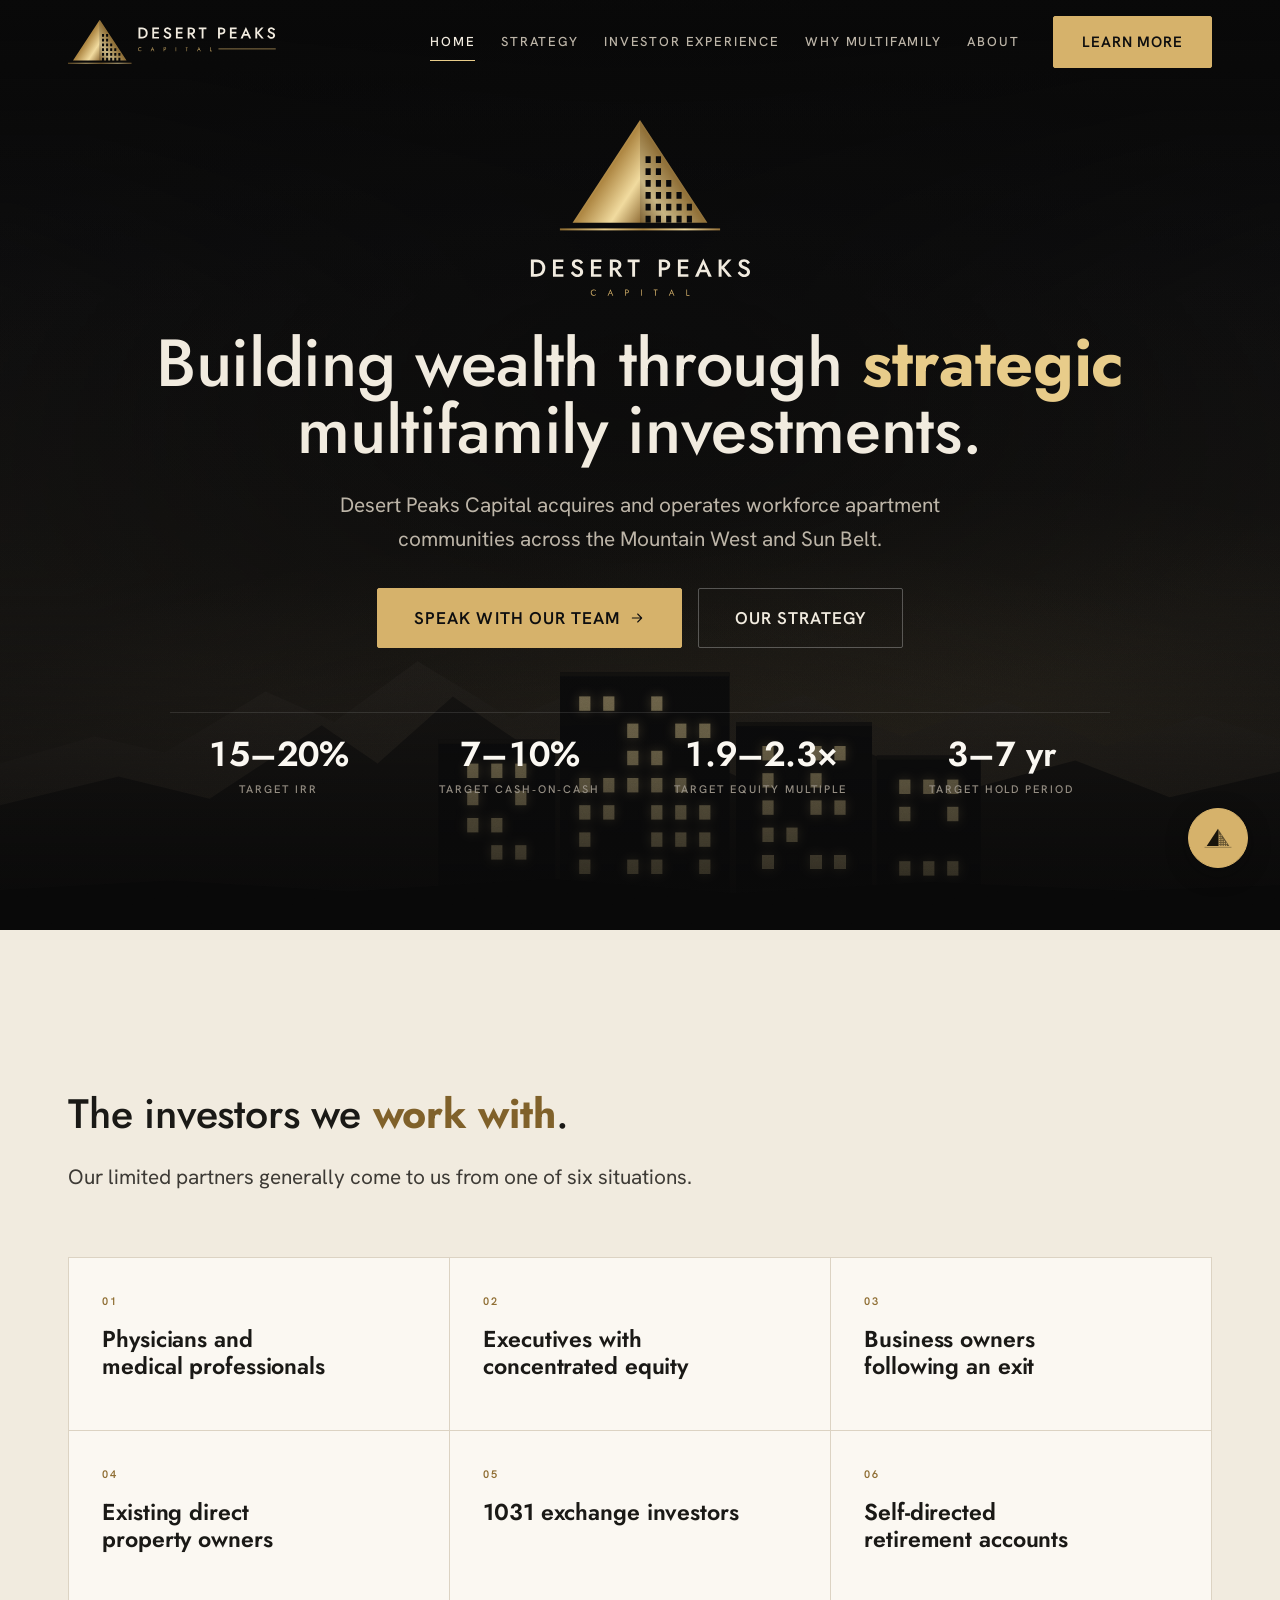
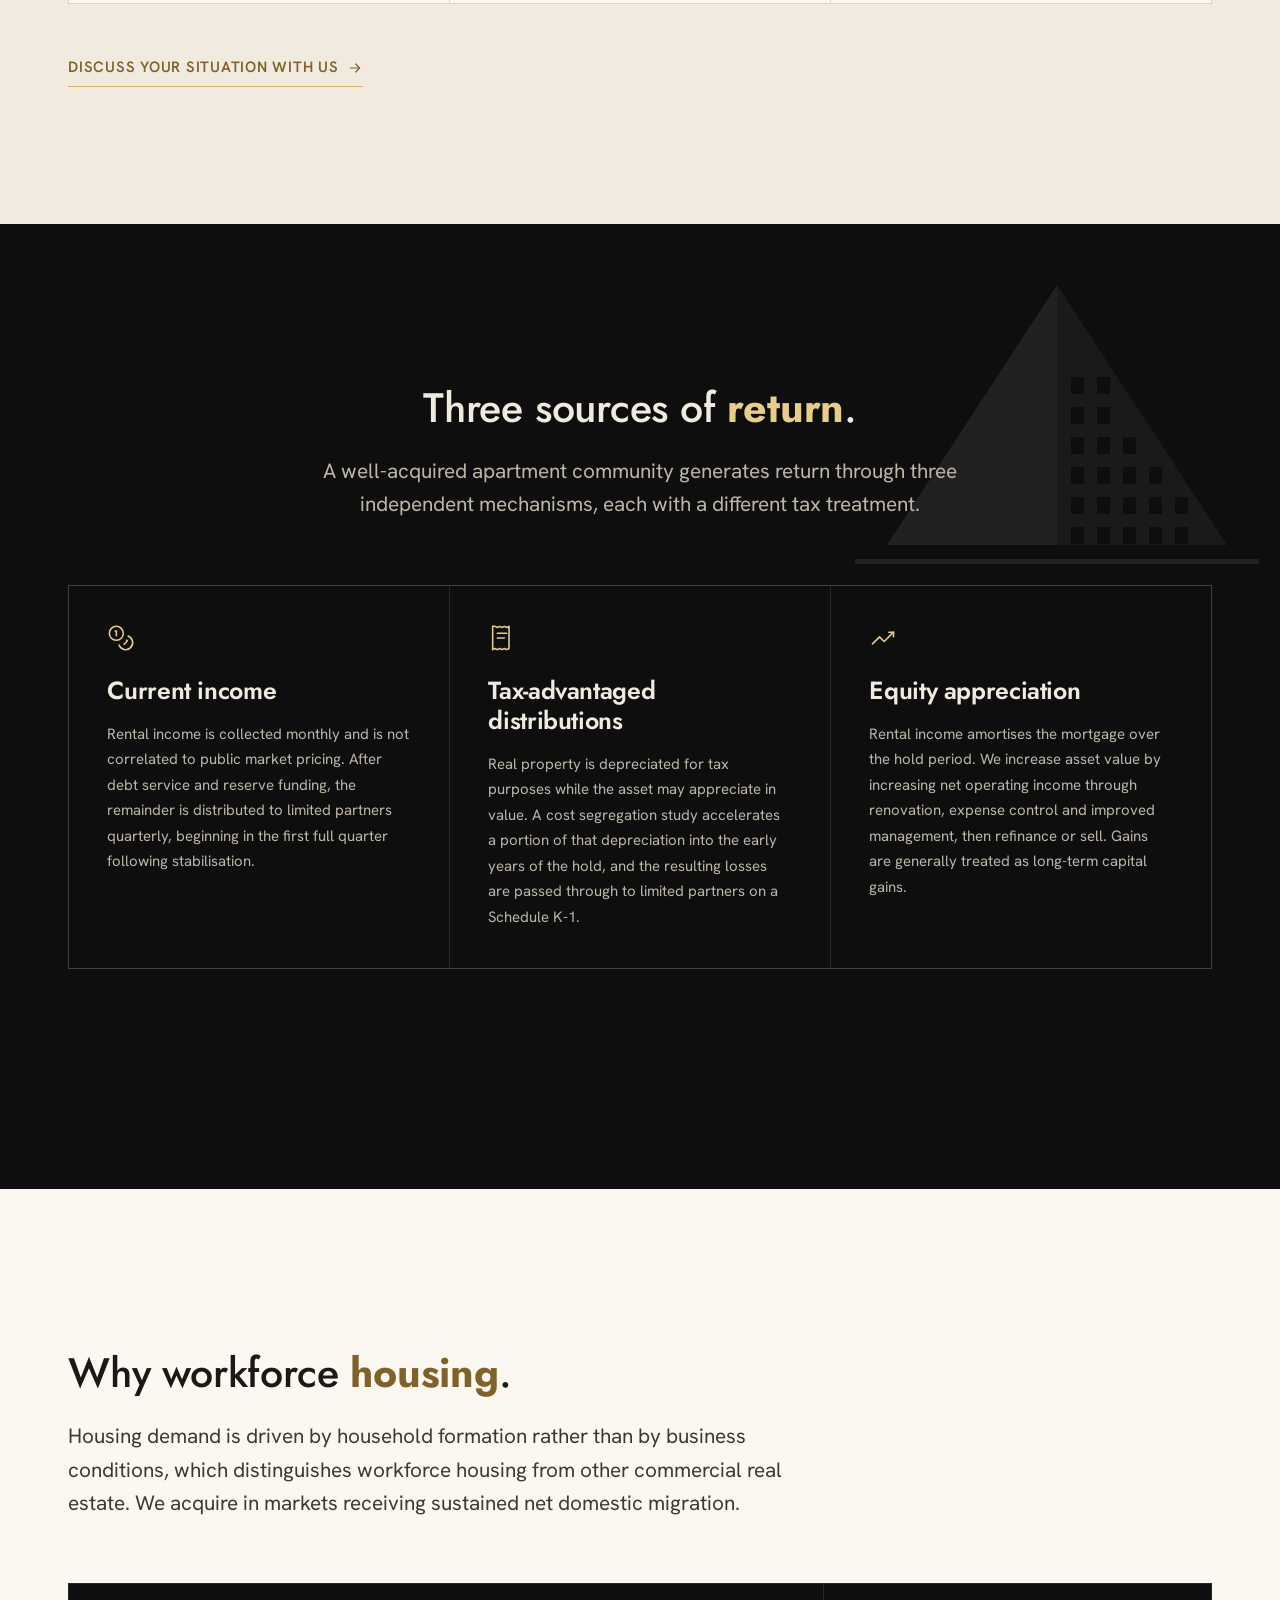
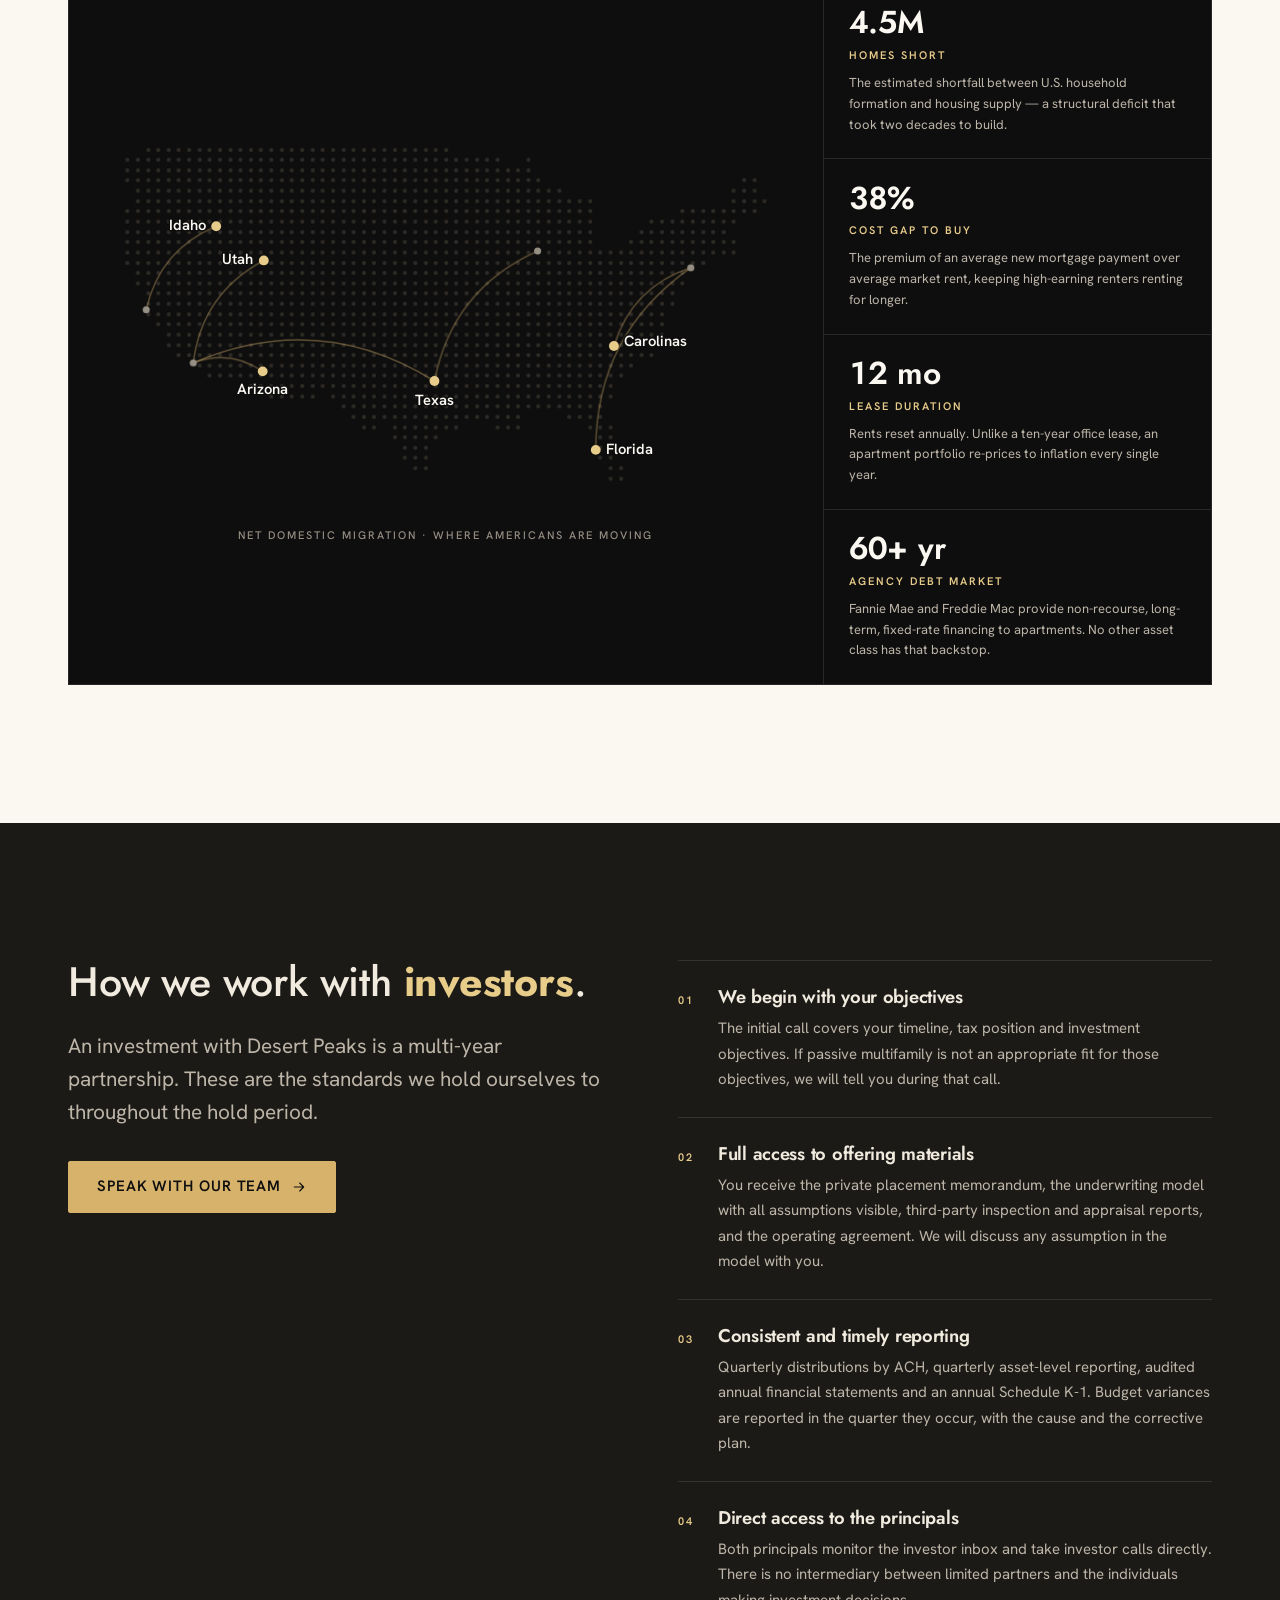
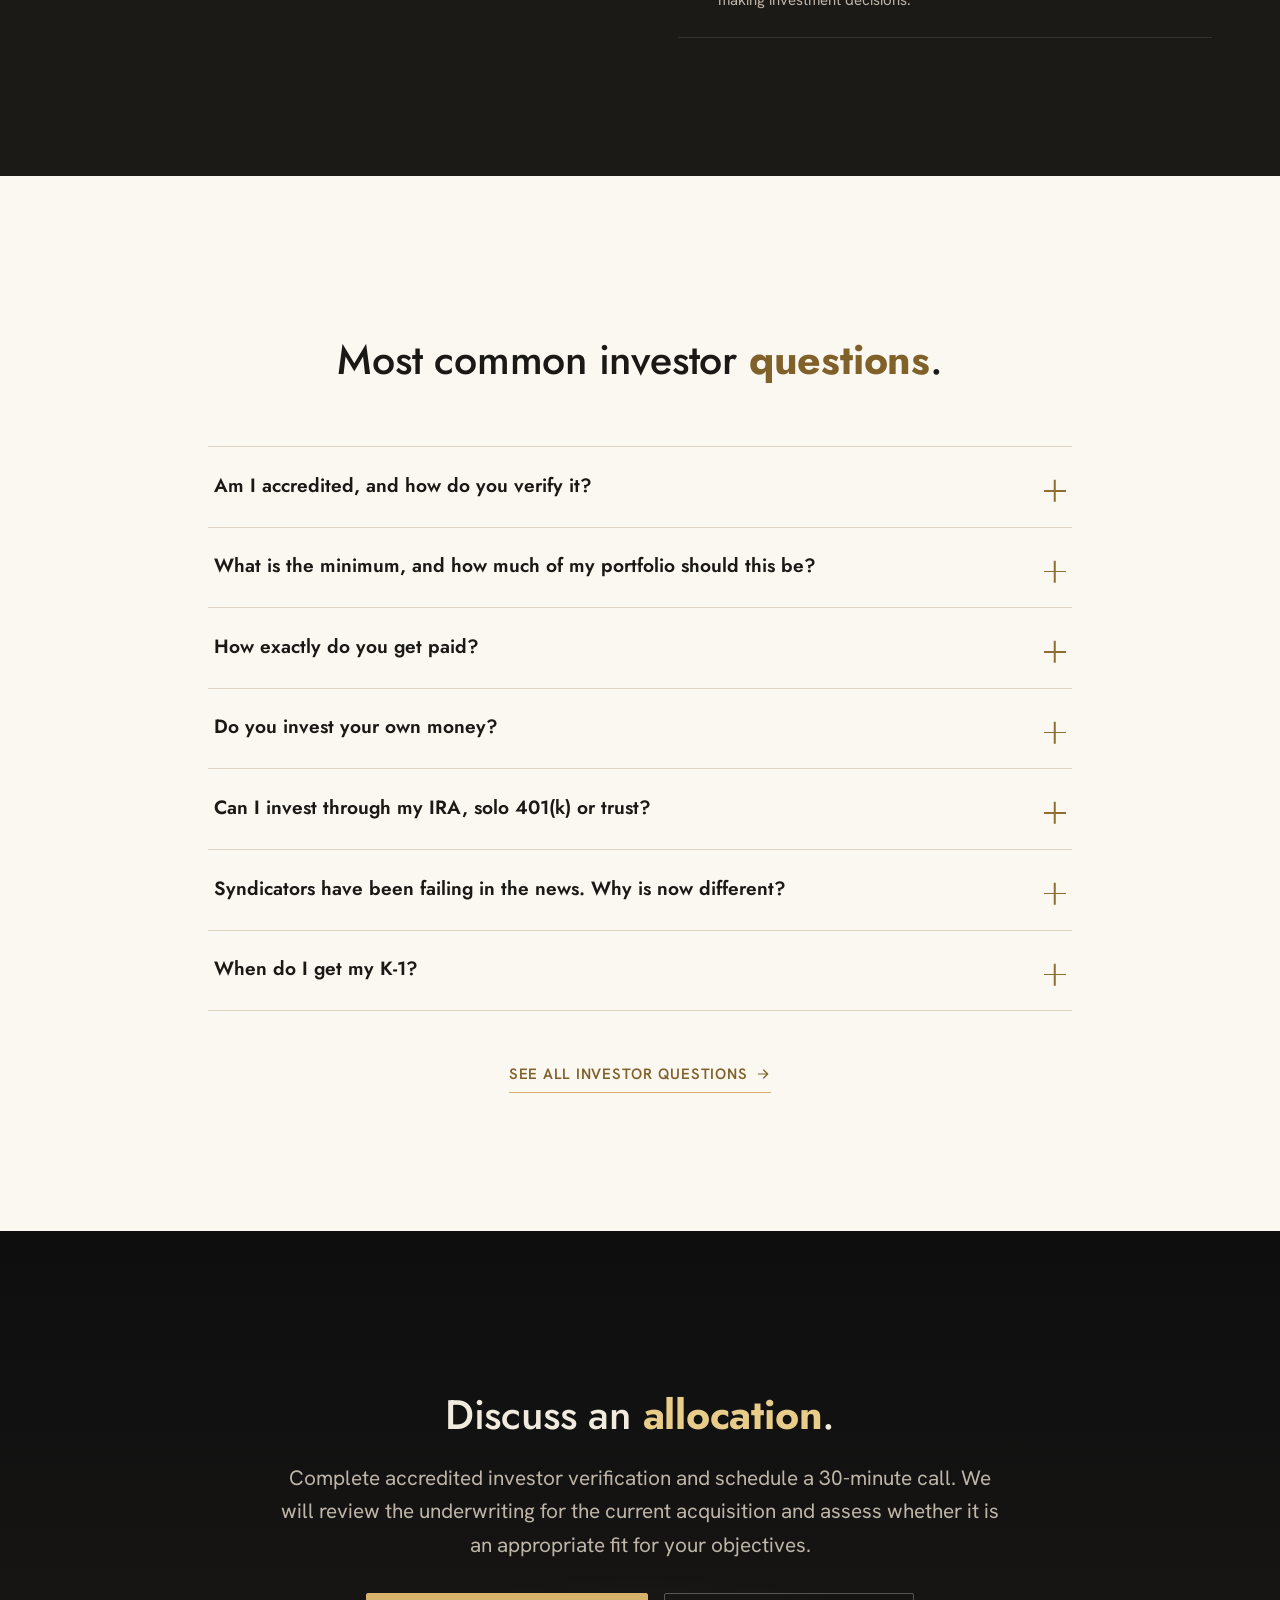
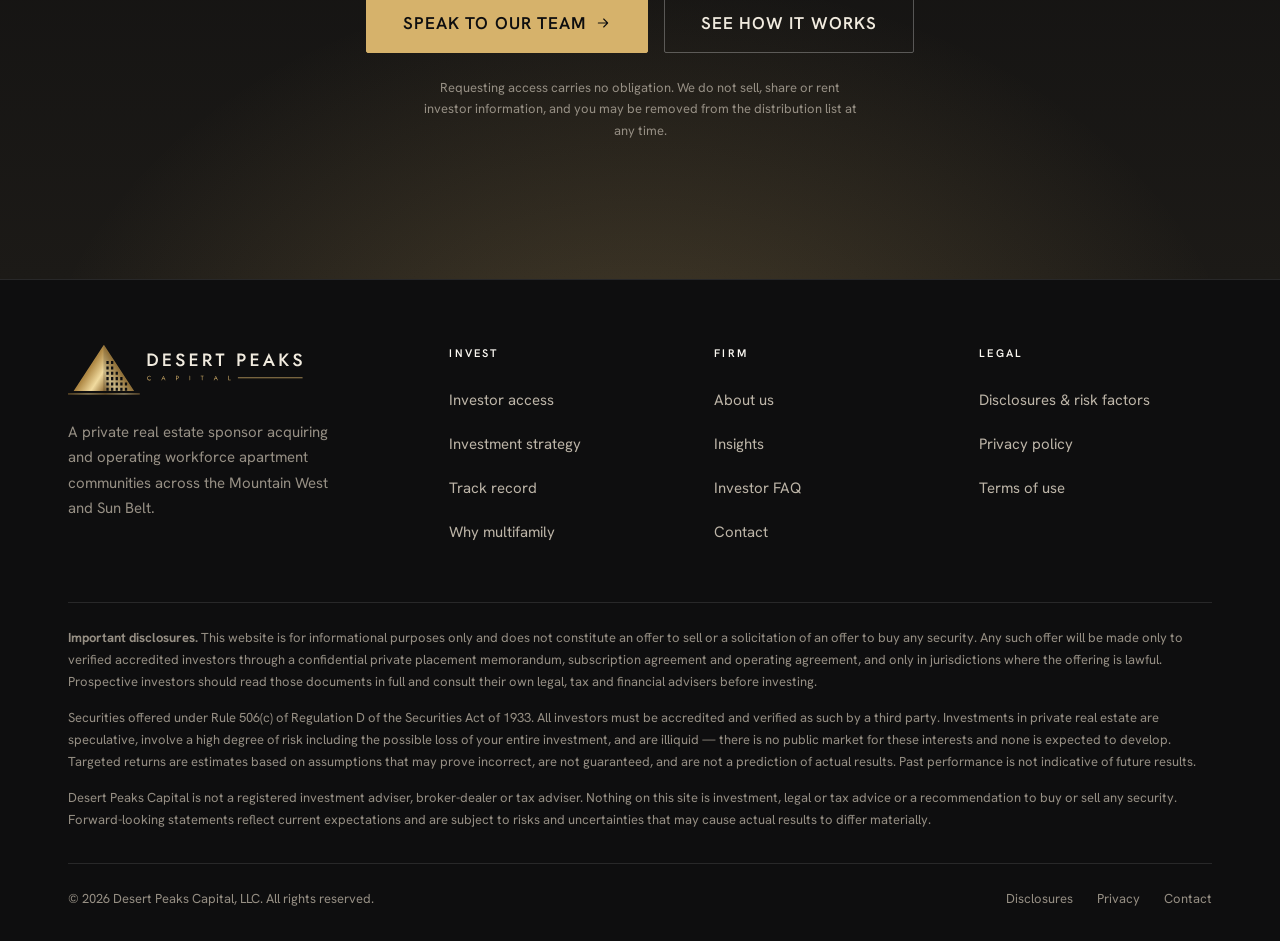
==== commit 01da2664: "Set the hero headline to two lines and shorten the subheadline The headline breaks after "strategic"" ====
--- a/index.html
+++ b/index.html
@@ -21,7 +21,7 @@
 <link rel="preconnect" href="https://fonts.googleapis.com">
 <link rel="preconnect" href="https://fonts.gstatic.com" crossorigin>
 <link rel="stylesheet" href="https://fonts.googleapis.com/css2?family=Hanken+Grotesk:ital,wght@0,400..700;1,400..700&family=Jost:wght@400..700&display=swap">
-<link rel="stylesheet" href="assets/css/site.css?v=60">
+<link rel="stylesheet" href="assets/css/site.css?v=61">
 <script>document.documentElement.classList.add("js");</script>
 <link rel="icon" href="assets/img/desert-peaks-icon.svg" type="image/svg+xml">
 <link rel="apple-touch-icon" href="assets/img/desert-peaks-icon-512.png">
@@ -117,9 +117,9 @@
   <div class="wrap hero__inner">
     <img class="hero__mark hl" style="--i:0" src="assets/img/desert-peaks-logo.svg"
          alt="" aria-hidden="true" width="580" height="470">
-    <h1 class="h-hero hero__title hl" style="--i:1">Building wealth through <em>strategic</em> multifamily investments.</h1>
+    <h1 class="h-hero hero__title hl" style="--i:1">Building wealth through <em>strategic</em><br class="hero__br"> multifamily investments.</h1>
     <p class="hero__lead hl" style="--i:2">
-      Desert Peaks Capital acquires and operates workforce apartment communities across the Mountain West and Sun Belt. Limited partners receive quarterly cash distributions, depreciation passed through on a Schedule K-1, and a share of the equity created over the hold period.
+      Desert Peaks Capital acquires and operates workforce apartment communities across the Mountain West and Sun Belt.
     </p>
     <div class="btn-row hero__cta hl" style="--i:3">
       <a class="btn btn--primary btn--lg" href="book-a-call.html">Speak with our team <svg class="ic" aria-hidden="true"><use href="#i-arrow"/></svg></a>
--- a/assets/css/site.css
+++ b/assets/css/site.css
@@ -388,7 +388,10 @@
   /* keep the primary CTA above the fold on a phone */
   .hero__mark{width:min(40vw,150px);margin-bottom:.85rem}
 }
-.hero__title{margin-top:0;max-width:19ch;margin-inline:auto}
+/* Two lines on desktop: the break after "strategic" is explicit, and the size
+   scales with the viewport so the longer first line always fits. Phones wrap freely. */
+.hero__title{margin-top:0;margin-inline:auto;font-size:min(var(--t-hero),5.2vw)}
+@media (max-width:760px){.hero__title{font-size:var(--t-hero);max-width:19ch}.hero__br{display:none}}
 .hero__title em{color:var(--brass-lit);font-style:normal;font-weight:700}
 .hero__lead{margin-top:var(--s-3);max-width:54ch;margin-inline:auto;color:var(--on-dark-2);font-size:var(--t-lead)}
 .hero__cta{margin-top:var(--s-4);justify-content:center}
